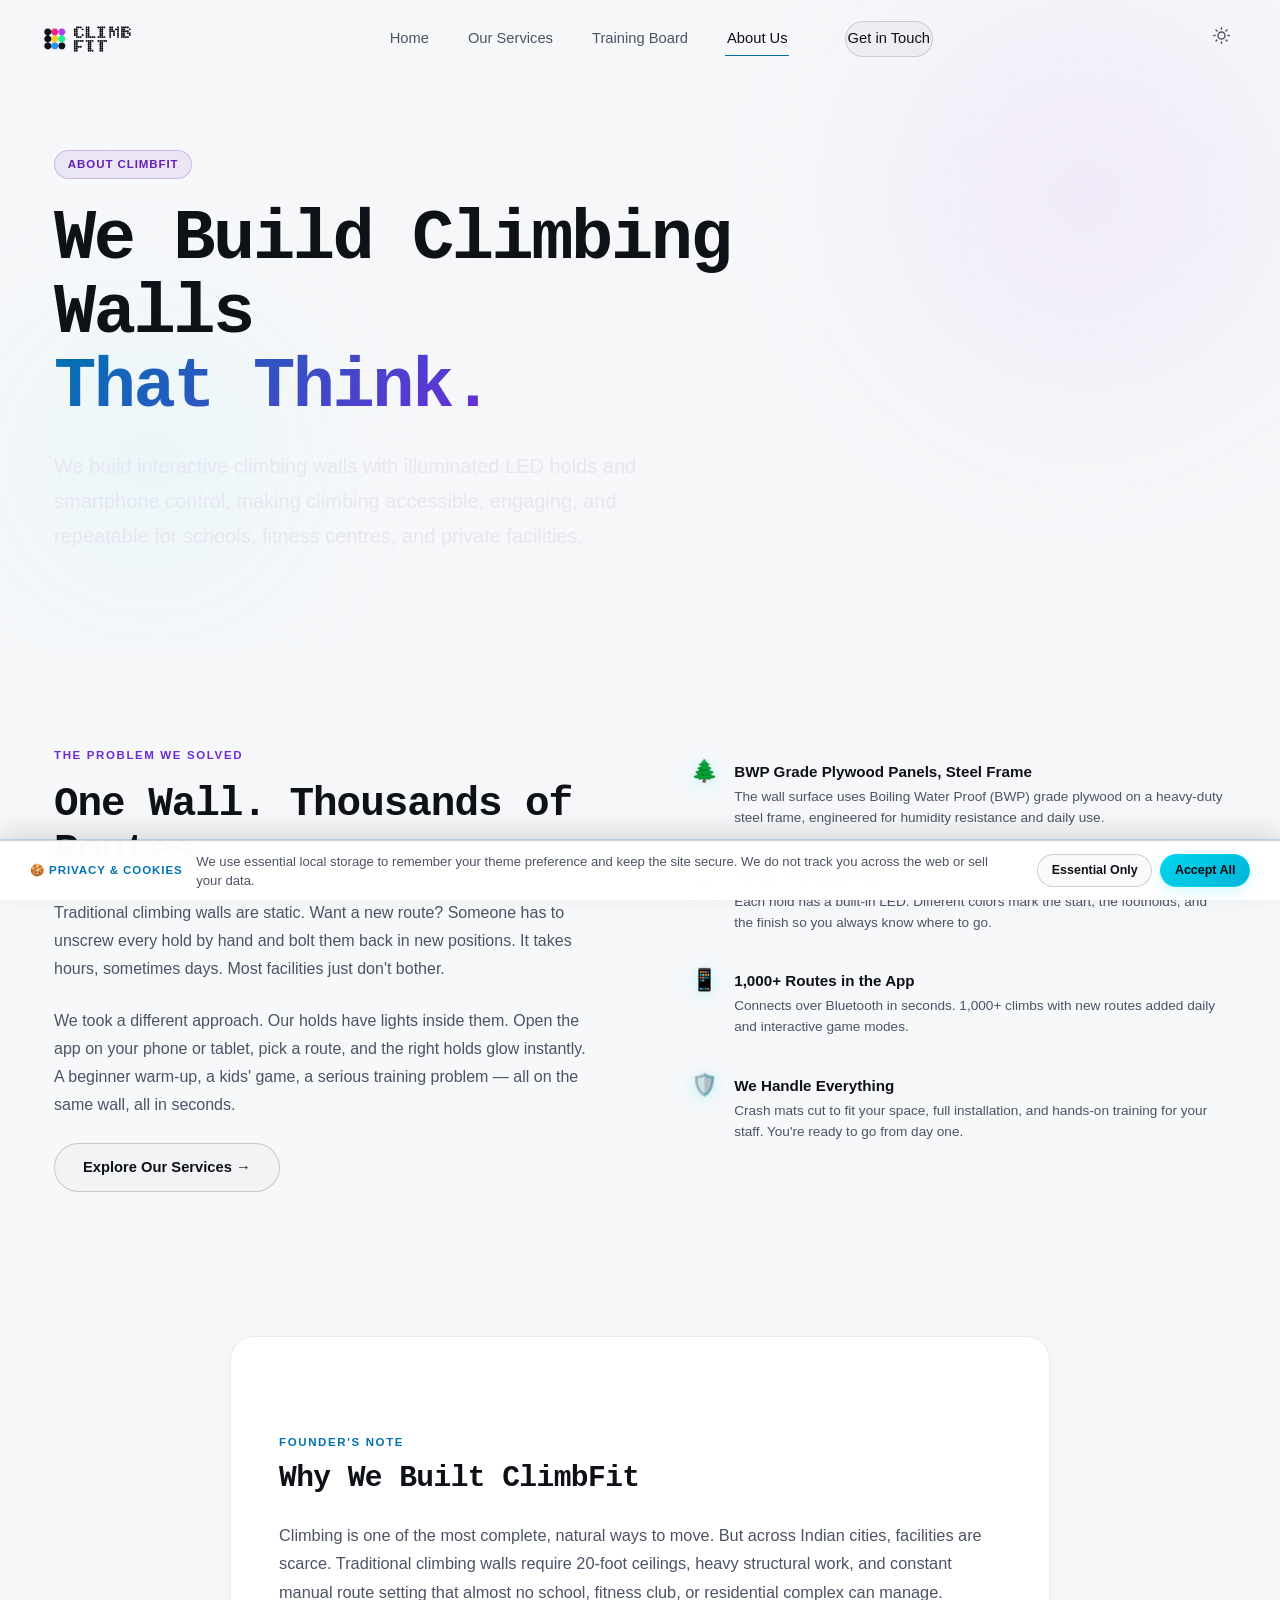
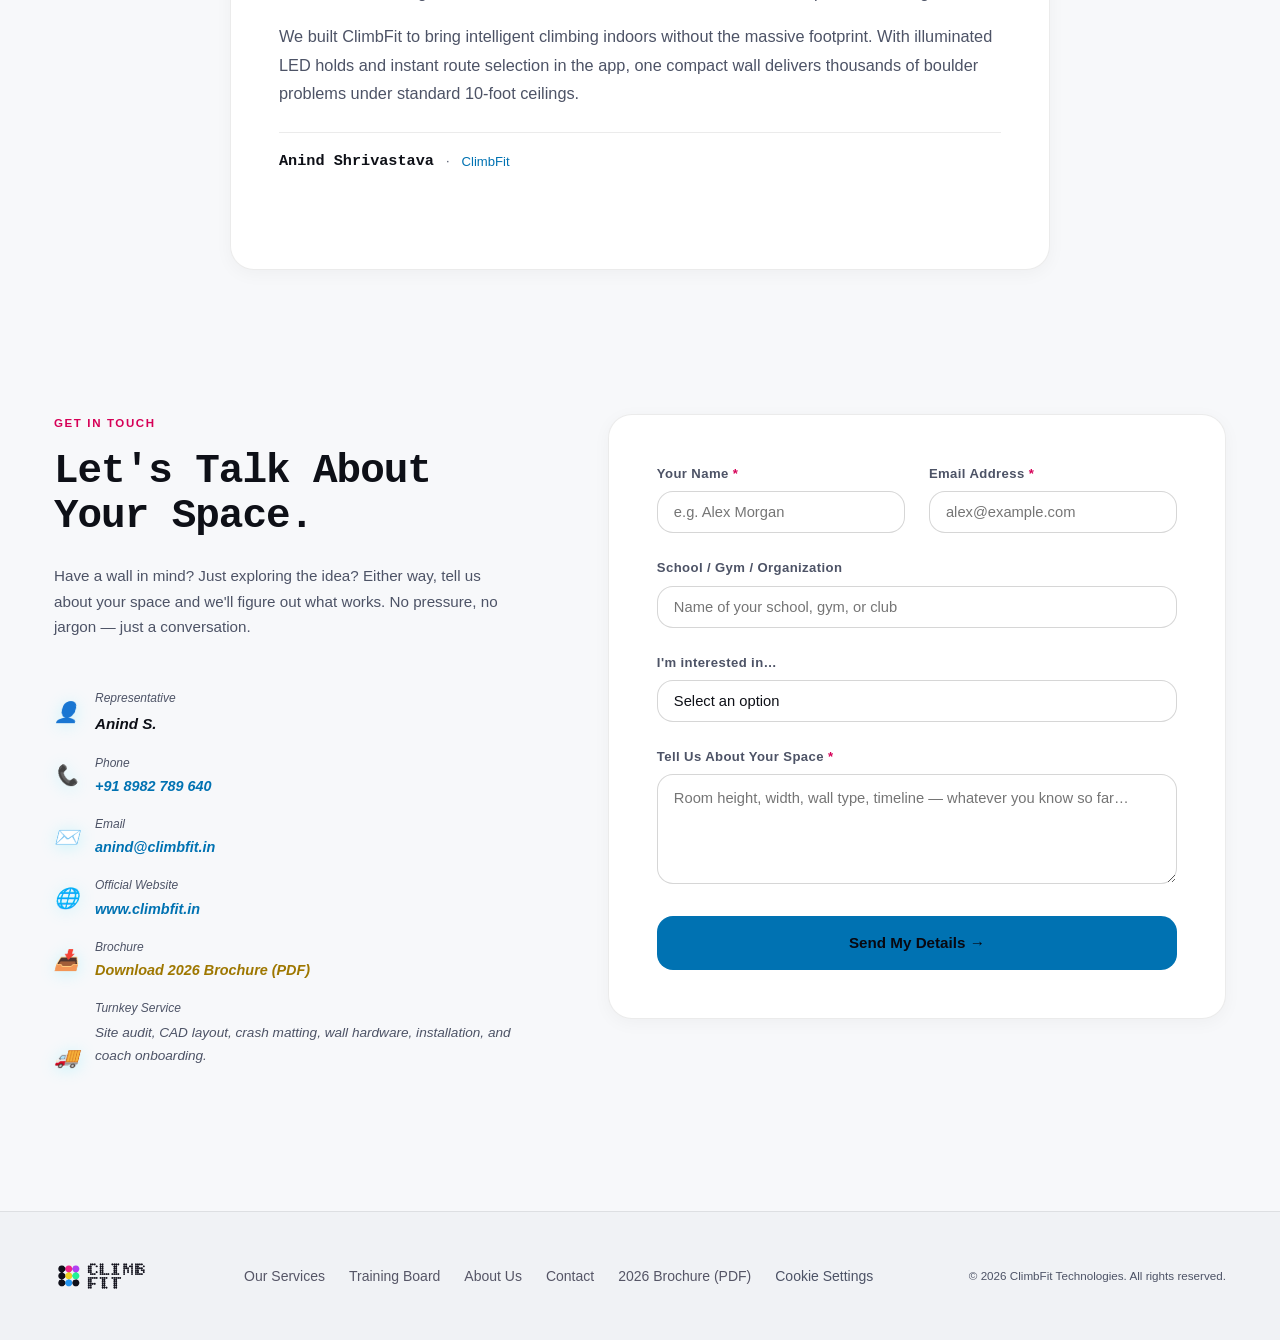
==== about.html @ 05b9c6dc "feat: SEO keyword optimization for Climb Fit India & render info tooltips" ====
<!DOCTYPE html>
<html lang="en" data-theme="dark">
<head>
  <meta charset="UTF-8">
  <meta name="viewport" content="width=device-width, initial-scale=1.0">
  <title>About Us | ClimbFit (Climb Fit India) Interactive LED Climbing Walls</title>
  <meta name="description"
    content="Learn about ClimbFit (Climb Fit India): engineering smart interactive climbing walls and modular LED training boards with smartphone route control for schools, clubs, and gyms across India.">
  <meta name="keywords"
    content="climb fit, climb fit india, climb fit wall, climbfit, climbfit about, interactive climbing wall company, Anind S. ClimbFit, smart bouldering India, LED climbing wall manufacturer, school sports infrastructure">
  <link rel="canonical" href="https://www.climbfit.in/about.html">
  <meta name="robots" content="index, follow, max-snippet:-1, max-image-preview:large, max-video-preview:-1">

  <!-- Google Search Console Verification (Replace content with your verification token) -->
  <meta name="google-site-verification" content="ADD_GOOGLE_VERIFICATION_TOKEN_HERE">

  <!-- Favicon suite (cache-busted) -->
  <link rel="icon" type="image/png" sizes="32x32" href="favicon.png?v=20261103">
  <link rel="icon" type="image/png" sizes="16x16" href="assets/brand/favicon.png?v=20261103">
  <link rel="apple-touch-icon" sizes="180x180" href="assets/brand/favicon.png?v=20261103">
  <link rel="shortcut icon" href="favicon.ico?v=20261103">
  <link rel="manifest" href="site.webmanifest">

  <!-- Security & Privacy Meta -->
  <meta http-equiv="Content-Security-Policy"
    content="default-src 'self'; script-src 'self' 'unsafe-inline' https://www.clarity.ms https://*.clarity.ms; style-src 'self' 'unsafe-inline' https://fonts.googleapis.com; font-src 'self' https://fonts.gstatic.com data:; img-src 'self' data: https: https://*.clarity.ms; connect-src 'self' https://*.clarity.ms;">
  <meta http-equiv="X-Content-Type-Options" content="nosniff">
  <meta name="referrer" content="strict-origin-when-cross-origin">

  <!-- Microsoft Clarity Tracking -->
  <script type="text/javascript">
      (function(c,l,a,r,i,t,y){
          c[a]=c[a]||function(){(c[a].q=c[a].q||[]).push(arguments)};
          t=l.createElement(r);t.async=1;t.src="https://www.clarity.ms/tag/"+i;
          y=l.getElementsByTagName(r)[0];y.parentNode.insertBefore(t,y);
      })(window, document, "clarity", "script", "z7lsmypvm0");
  </script>

  <!-- Open Graph -->
  <meta property="og:type" content="website">
  <meta property="og:site_name" content="ClimbFit">
  <meta property="og:url" content="https://www.climbfit.in/about.html">
  <meta property="og:title" content="About Us | ClimbFit Interactive LED Climbing Walls">
  <meta property="og:description"
    content="We build smart interactive climbing walls for schools, clubs, and gyms. Turnkey setup, LED holds, and mobile route control.">
  <meta property="og:image" content="https://www.climbfit.in/assets/images/hero-climbfit.jpg">

  <!-- Twitter -->
  <meta name="twitter:card" content="summary_large_image">
  <meta name="twitter:title" content="About Us | ClimbFit Interactive LED Climbing Walls">
  <meta name="twitter:description"
    content="We build smart interactive climbing walls for schools, clubs, and gyms. Turnkey setup, LED holds, and mobile route control.">
  <meta name="twitter:image" content="https://www.climbfit.in/assets/images/hero-climbfit.jpg">

  <!-- Structured Data (JSON-LD AboutPage & Organization) -->
  <script type="application/ld+json">
  {
    "@context": "https://schema.org",
    "@type": "AboutPage",
    "name": "About ClimbFit",
    "url": "https://www.climbfit.in/about.html",
    "description": "ClimbFit builds smart, interactive bouldering walls for schools, residential clubs, commercial gyms, and entertainment centers.",
    "mainEntity": {
      "@type": "Organization",
      "name": "ClimbFit",
      "alternateName": [
        "Climb Fit",
        "Climb Fit India",
        "ClimbFit India",
        "Climb Fit Wall"
      ],
      "url": "https://www.climbfit.in",
      "founder": {
        "@type": "Person",
        "name": "Anind S.",
        "email": "anind@climbfit.in",
        "telephone": "+918982789640"
      },
      "contactPoint": {
        "@type": "ContactPoint",
        "telephone": "+918982789640",
        "contactType": "sales",
        "email": "anind@climbfit.in",
        "availableLanguage": ["English", "Hindi"]
      }
    }
  }
  </script>

  <link rel="preconnect" href="https://fonts.googleapis.com">
  <link rel="preconnect" href="https://fonts.gstatic.com" crossorigin>
  <link
    href="https://fonts.googleapis.com/css2?family=Bitcount:wght@100..900&family=Geist+Pixel&family=Inter:wght@300;400;500;600;700;800&display=swap"
    rel="stylesheet">
  <link rel="stylesheet" href="css/style.css">
  <style>
    /* ── Screen-reader only utility ─────────────────── */
    .sr-only {
      position: absolute; width: 1px; height: 1px;
      padding: 0; margin: -1px; overflow: hidden;
      clip: rect(0,0,0,0); white-space: nowrap; border: 0;
    }

    /* ── About Hero ──────────────────────────────── */
    .about-hero {
      padding-top: calc(var(--nav-h) + 4.5rem);
      padding-bottom: var(--space-xl);
      position: relative; overflow: hidden;
    }
    .about-hero-orb-1 {
      width: 550px; height: 550px;
      background: radial-gradient(circle, rgba(177,79,255,0.1) 0%, transparent 70%);
      top: -80px; right: -80px;
    }
    .about-hero-orb-2 {
      width: 380px; height: 380px;
      background: radial-gradient(circle, rgba(0,229,255,0.08) 0%, transparent 70%);
      bottom: 0; left: -40px;
    }
    .about-hero-inner { max-width: 780px; position: relative; z-index: 1; }
    .about-hero-inner h1 {
      font-family: var(--font-display);
      font-weight: 800;
      font-size: clamp(2.5rem, 5.5vw, 4.8rem);
      line-height: 1.05;
      letter-spacing: -0.035em;
      margin-bottom: var(--space-m);
    }
    .about-hero-inner p {
      font-size: clamp(1.05rem, 1.8vw, 1.25rem);
      color: rgba(228,228,240,0.85); line-height: 1.75; max-width: 650px;
    }

    /* ── Mission split ────────────────────────────── */
    .mission-split {
      display: grid;
      grid-template-columns: 1fr 1fr;
      gap: var(--space-xl);
      align-items: start;
    }
    .mission-text h2 {
      font-family: var(--font-display);
      font-weight: 800;
      font-size: clamp(1.8rem, 3.2vw, 2.6rem);
      letter-spacing: -0.025em;
      line-height: 1.15;
      margin-bottom: var(--space-m);
    }
    .mission-text p {
      color: var(--text-muted);
      font-size: 1rem;
      line-height: 1.75;
      margin-bottom: var(--space-m);
    }
    .mission-values {
      display: flex;
      flex-direction: column;
      gap: 0.5rem;
    }
    .value-item {
      display: flex;
      gap: var(--space-s);
      align-items: flex-start;
      padding: 0.85rem 0.2rem;
      background: transparent;
      border: none;
      border-bottom: 1px solid rgba(255, 255, 255, 0.05);
      border-radius: 0;
      transition: border-color 0.25s, transform 0.2s;
    }
    .value-item:hover {
      border-bottom-color: rgba(0, 229, 255, 0.3);
      transform: translateX(4px);
    }
    .value-icon { font-size: 1.35rem; flex-shrink: 0; line-height: 1; filter: drop-shadow(0 2px 8px rgba(0,229,255,0.25)); }
    .value-title { font-weight: 700; font-size: 0.95rem; margin-bottom: 2px; color: var(--text); }
    .value-desc { font-size: 0.85rem; color: var(--text-muted); line-height: 1.55; }

    /* ── Story block (Founder's Note) ─────────────── */
    .story-block {
      background: rgba(255, 255, 255, 0.015);
      border: 1px solid rgba(255, 255, 255, 0.06);
      border-left: 3px solid var(--accent-cyan);
      border-radius: var(--r-l);
      padding: var(--space-xl) clamp(1.5rem, 4vw, 3rem);
      position: relative;
      overflow: hidden;
      backdrop-filter: blur(8px);
      -webkit-backdrop-filter: blur(8px);
      max-width: 820px;
      margin: 0 auto;
    }
    .story-block h2 {
      font-family: var(--font-display);
      font-weight: 700;
      font-size: clamp(1.4rem, 2.5vw, 1.85rem);
      letter-spacing: -0.02em;
      line-height: 1.25;
      margin-bottom: var(--space-m);
      color: var(--text);
    }
    .story-block p {
      color: var(--text-muted);
      font-size: 1.02rem;
      line-height: 1.75;
    }
    .story-block p + p { margin-top: 1rem; }
    .story-sig {
      margin-top: var(--space-m);
      padding-top: var(--space-s);
      border-top: 1px solid var(--border);
      display: flex;
      align-items: center;
      gap: 0.75rem;
    }
    .story-sig-name {
      font-family: var(--font-display);
      font-weight: 700;
      font-size: 0.95rem;
      color: var(--text);
    }
    .story-sig-role {
      font-size: 0.82rem;
      color: var(--accent-cyan);
    }

    /* ── Contact ──────────────────────────────────── */
    .contact-section {
      display: grid;
      grid-template-columns: 1fr 1.35fr;
      gap: var(--space-xl);
      align-items: start;
    }
    .contact-info h2 {
      font-family: var(--font-display);
      font-weight: 800;
      font-size: clamp(1.8rem, 3.2vw, 2.6rem);
      letter-spacing: -0.025em;
      line-height: 1.1;
      margin-bottom: var(--space-m);
    }
    .contact-info p {
      color: var(--text-muted);
      font-size: 0.95rem;
      line-height: 1.7;
      margin-bottom: var(--space-l);
    }
    .contact-details {
      display: flex;
      flex-direction: column;
      gap: var(--space-s);
    }
    .contact-detail-item {
      display: flex;
      align-items: center;
      gap: var(--space-s);
      font-size: 0.9rem;
      color: var(--text);
    }
    .contact-detail-icon {
      width: auto; height: auto;
      background: none;
      border: none;
      display: flex;
      align-items: center;
      justify-content: center;
      font-size: 1.25rem;
      line-height: 1;
      filter: drop-shadow(0 2px 8px rgba(0,229,255,0.2));
      flex-shrink: 0;
    }

    /* ── Form ─────────────────────────────────────── */
    .contact-form-wrap {
      background: rgba(255, 255, 255, 0.015);
      border: 1px solid rgba(255, 255, 255, 0.06);
      border-radius: var(--r-l);
      padding: var(--space-l);
      backdrop-filter: blur(10px);
      -webkit-backdrop-filter: blur(10px);
    }
    .form-group { margin-bottom: var(--space-m); }
    .form-group label {
      display: block;
      font-size: 0.82rem;
      font-weight: 600;
      color: var(--text-muted);
      margin-bottom: 0.45rem;
      letter-spacing: 0.03em;
    }
    .form-group input,
    .form-group select,
    .form-group textarea {
      width: 100%;
      background: rgba(8, 8, 16, 0.6);
      border: 1px solid rgba(255, 255, 255, 0.08);
      border-radius: var(--r-m);
      color: var(--text);
      font-family: 'DM Sans', sans-serif;
      font-size: 0.92rem;
      padding: 0.75rem 1rem;
      outline: none;
      transition: border-color 0.2s, box-shadow 0.2s;
      appearance: none;
    }
    .form-group input:focus,
    .form-group select:focus,
    .form-group textarea:focus {
      border-color: var(--accent-cyan);
      box-shadow: 0 0 0 3px rgba(0,229,255,0.14);
    }
    .form-group input[aria-invalid="true"],
    .form-group select[aria-invalid="true"],
    .form-group textarea[aria-invalid="true"] {
      border-color: var(--accent-pink);
    }
    .form-error {
      display: none;
      font-size: 0.78rem;
      color: var(--accent-pink);
      margin-top: 4px;
    }
    .form-group textarea {
      resize: vertical;
      min-height: 110px;
      line-height: 1.6;
    }
    .form-group select {
      cursor: pointer;
      background-image: url("data:image/svg+xml,%3Csvg viewBox='0 0 24 24' fill='none' stroke='%237a7a9a' stroke-width='2' xmlns='http://www.w3.org/2000/svg'%3E%3Cpath d='M6 9l6 6 6-6'/%3E%3C/svg%3E");
      background-repeat: no-repeat;
      background-position: right 1rem center;
      background-size: 16px;
      padding-right: 2.5rem;
    }
    .form-row {
      display: grid;
      grid-template-columns: 1fr 1fr;
      gap: var(--space-m);
    }
    .form-submit {
      width: 100%;
      padding: 0.95rem;
      border-radius: var(--r-m);
      background: var(--accent-cyan);
      color: #080810;
      font-weight: 700;
      font-size: 0.95rem;
      font-family: 'DM Sans', sans-serif;
      cursor: pointer;
      border: none;
      transition: box-shadow 0.25s, transform 0.2s;
    }
    .form-submit:hover {
      box-shadow: var(--glow-cyan);
      transform: translateY(-2px);
    }
    .form-submit:focus-visible {
      outline: none;
      box-shadow: var(--focus-ring);
    }

    .form-success {
      display: none;
      text-align: center;
      padding: var(--space-l);
    }
    .form-success-icon { font-size: 2.2rem; margin-bottom: var(--space-s); }
    .form-success h3 {
      font-family: var(--font-display);
      font-weight: 700;
      font-size: 1.35rem;
      letter-spacing: -0.02em;
      margin-bottom: 0.4rem;
    }
    .form-success p { color: var(--text-muted); font-size: 0.9rem; }

    @media (max-width: 860px) {
      .mission-split   { grid-template-columns: 1fr; }
      .contact-section { grid-template-columns: 1fr; }
      .form-row        { grid-template-columns: 1fr; }
    }
  </style>
</head>
<body>
  <a href="#main-content" class="skip-link">Skip to main content</a>

  <!-- ── Navigation ─────────────────────────────────────────── -->
  <nav class="site-nav" id="site-nav" aria-label="Main navigation">
    <div class="container nav-inner">
      <a href="index.html" class="nav-logo" aria-label="ClimbFit homepage">
        <img src="assets/brand/logo.png" alt="ClimbFit" class="nav-logo-img logo-dark-theme" height="30">
        <img src="assets/brand/logo-dark.png" alt="ClimbFit" class="nav-logo-img logo-light-theme" height="30">
      </a>
      <div class="nav-links" role="menubar" aria-label="Site navigation">
        <a href="index.html" role="menuitem">Home</a>
        <a href="services.html" role="menuitem">Our Services</a>
        <a href="training-board.html" role="menuitem">Training Board</a>
        <a href="about.html" role="menuitem" aria-current="page">About Us</a>
        <a href="about.html#contact" class="nav-cta" role="menuitem">Get in Touch</a>
      </div>
      <div class="nav-controls">
        <button class="theme-toggle" aria-label="Switch to light mode">
          <span class="icon-moon" aria-hidden="true">
            <svg viewBox="0 0 24 24" fill="none" stroke="currentColor" stroke-width="2" stroke-linecap="round" stroke-linejoin="round" aria-hidden="true"><path d="M21 12.79A9 9 0 1 1 11.21 3 7 7 0 0 0 21 12.79z"/></svg>
          </span>
        </button>
        <button class="nav-menu-btn" aria-label="Open navigation menu" aria-expanded="false">
          <span></span><span></span><span></span>
        </button>
      </div>
    </div>
  </nav>

  <main id="main-content">

    <!-- ── About Hero ─────────────────────────────────────── -->
    <section class="about-hero" aria-labelledby="about-heading">
      <div class="glow-orb about-hero-orb-1" aria-hidden="true"></div>
      <div class="glow-orb about-hero-orb-2" aria-hidden="true"></div>
      <div class="container">
        <div class="about-hero-inner reveal">
          <span class="tag tag-purple" style="margin-bottom:var(--space-m);">About ClimbFit</span>
          <h1 id="about-heading">
            We Build Climbing Walls<br>
            <span class="gradient-text">That Think.</span>
          </h1>
          <p>
            We build interactive climbing walls with illuminated LED holds and smartphone control, making climbing accessible, engaging, and repeatable for schools, fitness centres, and private facilities.
          </p>
        </div>
      </div>
    </section>

    <!-- ── Mission ────────────────────────────────────────── -->
    <section class="section" aria-labelledby="mission-heading">
      <div class="container mission-split">
        <div class="mission-text reveal">
          <span class="label" style="color:var(--accent-purple);display:block;margin-bottom:var(--space-s);">The Problem We Solved</span>
          <h2 id="mission-heading">One Wall. Thousands of Routes.</h2>
          <p>
            Traditional climbing walls are static. Want a new route? Someone has to unscrew every hold by hand and bolt them back in new positions. It takes hours, sometimes days. Most facilities just don't bother.
          </p>
          <p>
            We took a different approach. Our holds have lights inside them. Open the app on your phone or tablet, pick a route, and the right holds glow instantly. A beginner warm-up, a kids' game, a serious training problem — all on the same wall, all in seconds.
          </p>
          <div style="margin-top:var(--space-m);">
            <a href="services.html" class="btn btn-outline">Explore Our Services →</a>
          </div>
        </div>

        <ul class="mission-values reveal reveal-delay-2" aria-label="ClimbFit highlights">
          <li class="value-item">
            <span class="value-icon" aria-hidden="true">🌲</span>
            <div>
              <p class="value-title">BWP Grade Plywood Panels, Steel Frame</p>
              <p class="value-desc">The wall surface uses Boiling Water Proof (BWP) grade plywood on a heavy-duty steel frame, engineered for humidity resistance and daily use.</p>
            </div>
          </li>
          <li class="value-item">
            <span class="value-icon" aria-hidden="true">💡</span>
            <div>
              <p class="value-title">Holds That Light Up</p>
              <p class="value-desc">Each hold has a built-in LED. Different colors mark the start, the footholds, and the finish so you always know where to go.</p>
            </div>
          </li>
          <li class="value-item">
            <span class="value-icon" aria-hidden="true">📱</span>
            <div>
              <p class="value-title">1,000+ Routes in the App</p>
              <p class="value-desc">Connects over Bluetooth in seconds. 1,000+ climbs with new routes added daily and interactive game modes.</p>
            </div>
          </li>
          <li class="value-item">
            <span class="value-icon" aria-hidden="true">🛡️</span>
            <div>
              <p class="value-title">We Handle Everything</p>
              <p class="value-desc">Crash mats cut to fit your space, full installation, and hands-on training for your staff. You're ready to go from day one.</p>
            </div>
          </li>
        </ul>
      </div>
    </section>

    <!-- ── Founding Story (Founder's Note) ─────────────────── -->
    <section class="section-sm" aria-labelledby="story-heading">
      <div class="container">
        <article class="story-block reveal">
          <span class="label" style="color:var(--accent-cyan);display:block;margin-bottom:var(--space-xs);">Founder's Note</span>
          <h2 id="story-heading">Why We Built ClimbFit</h2>
          <p>
            Climbing is one of the most complete, natural ways to move. But across Indian cities, facilities are scarce. Traditional climbing walls require 20-foot ceilings, heavy structural work, and constant manual route setting that almost no school, fitness club, or residential complex can manage.
          </p>
          <p>
            We built ClimbFit to bring intelligent climbing indoors without the massive footprint. With illuminated LED holds and instant route selection in the app, one compact wall delivers thousands of boulder problems under standard 10-foot ceilings.
          </p>
          <div class="story-sig">
            <span class="story-sig-name">Anind Shrivastava</span>
            <span style="color:var(--text-muted);font-size:0.8rem;">·</span>
            <span class="story-sig-role">ClimbFit</span>
          </div>
        </article>
      </div>
    </section>

    <!-- ── Contact ────────────────────────────────────────── -->
    <section class="section" id="contact" aria-labelledby="contact-heading">
      <div class="container">
        <div class="contact-section">
          <div class="contact-info reveal">
            <span class="label" style="color:var(--accent-pink);display:block;margin-bottom:var(--space-s);">Get In Touch</span>
            <h2 id="contact-heading">Let's Talk About Your Space.</h2>
            <p>
              Have a wall in mind? Just exploring the idea? Either way, tell us about your space and we'll figure out what works. No pressure, no jargon — just a conversation.
            </p>

            <address class="contact-details" aria-label="Contact information">
              <div class="contact-detail-item">
                <div class="contact-detail-icon" aria-hidden="true">👤</div>
                <div>
                  <p style="font-size:0.75rem;color:var(--text-muted);margin-bottom:2px;">Representative</p>
                  <p style="color:var(--text);font-weight:700;margin:0;">Anind S.</p>
                </div>
              </div>
              <div class="contact-detail-item">
                <div class="contact-detail-icon" aria-hidden="true">📞</div>
                <div>
                  <p style="font-size:0.75rem;color:var(--text-muted);margin-bottom:2px;">Phone</p>
                  <a href="tel:+918982789640" style="color:var(--accent-cyan);font-weight:600;">+91 8982 789 640</a>
                </div>
              </div>
              <div class="contact-detail-item">
                <div class="contact-detail-icon" aria-hidden="true">✉️</div>
                <div>
                  <p style="font-size:0.75rem;color:var(--text-muted);margin-bottom:2px;">Email</p>
                  <a href="mailto:anind@climbfit.in" style="color:var(--accent-cyan);font-weight:600;">anind@climbfit.in</a>
                </div>
              </div>
              <div class="contact-detail-item">
                <div class="contact-detail-icon" aria-hidden="true">🌐</div>
                <div>
                  <p style="font-size:0.75rem;color:var(--text-muted);margin-bottom:2px;">Official Website</p>
                  <a href="https://www.climbfit.in" style="color:var(--accent-cyan);font-weight:600;">www.climbfit.in</a>
                </div>
              </div>
              <div class="contact-detail-item">
                <div class="contact-detail-icon" aria-hidden="true">📥</div>
                <div>
                  <p style="font-size:0.75rem;color:var(--text-muted);margin-bottom:2px;">Brochure</p>
                  <a href="assets/ClimbFit-Brochure-2026.pdf" download="ClimbFit-Brochure-2026.pdf" style="color:var(--accent-yellow);font-weight:600;">Download 2026 Brochure (PDF)</a>
                </div>
              </div>
              <div class="contact-detail-item">
                <div class="contact-detail-icon" aria-hidden="true">🚚</div>
                <div>
                  <p style="font-size:0.75rem;color:var(--text-muted);margin-bottom:2px;">Turnkey Service</p>
                  <p style="font-size:0.85rem;color:var(--text-muted);">Site audit, CAD layout, crash matting, wall hardware, installation, and coach onboarding.</p>
                </div>
              </div>
            </address>
          </div>

          <div class="contact-form-wrap reveal reveal-delay-2">
            <form
              id="contact-form"
              novalidate
              aria-label="ClimbFit inquiry form"
            >
              <!-- Anti-spam Honeypot -->
              <input type="text" name="_gotcha" class="form-honeypot" tabindex="-1" autocomplete="off" aria-hidden="true">

              <div class="form-row">
                <div class="form-group">
                  <label for="contact-name">Your Name <span aria-hidden="true" style="color:var(--accent-pink);">*</span></label>
                  <input
                    type="text" id="contact-name" name="name"
                    placeholder="e.g. Alex Morgan"
                    required aria-required="true"
                    autocomplete="name"
                  >
                  <p class="form-error" id="name-error" role="alert"></p>
                </div>
                <div class="form-group">
                  <label for="contact-email">Email Address <span aria-hidden="true" style="color:var(--accent-pink);">*</span></label>
                  <input
                    type="email" id="contact-email" name="email"
                    placeholder="alex@example.com"
                    required aria-required="true"
                    autocomplete="email"
                  >
                  <p class="form-error" id="email-error" role="alert"></p>
                </div>
              </div>
              <div class="form-group">
                <label for="contact-org">School / Gym / Organization</label>
                <input type="text" id="contact-org" name="organization"
                  placeholder="Name of your school, gym, or club"
                  autocomplete="organization">
              </div>
              <div class="form-group">
                <label for="contact-type">I'm interested in…</label>
                <select id="contact-type" name="type" aria-label="Enquiry type">
                  <option value="">Select an option</option>
                  <option value="school">School / University PE Program</option>
                  <option value="gym">Commercial Climbing / Bouldering Gym</option>
                  <option value="traverse">Continuous Traverse Wall</option>
                  <option value="board">ClimbFit Training Board (S, M, L)</option>
                  <option value="pilot">1-Term Campus Pilot Program</option>
                  <option value="demo">Virtual or In-Person Demo</option>
                  <option value="other">Something Else / General Question</option>
                </select>
              </div>
              <div class="form-group">
                <label for="contact-message">Tell Us About Your Space <span aria-hidden="true" style="color:var(--accent-pink);">*</span></label>
                <textarea
                  id="contact-message" name="message"
                  placeholder="Room height, width, wall type, timeline — whatever you know so far…"
                  required aria-required="true"
                  aria-describedby="message-hint"
                ></textarea>
                <p id="message-hint" class="form-error" role="alert"></p>
              </div>
              <button type="submit" class="form-submit" id="contact-submit">
                Send My Details <span aria-hidden="true">→</span>
              </button>
            </form>

            <div class="form-success" id="form-success" role="status" aria-live="polite" aria-atomic="true">
              <div class="form-success-icon" aria-hidden="true">✅</div>
              <h3>Got It — We'll Be in Touch</h3>
              <p>Thanks for reaching out! We'll look over your details and get back to you within 24 hours.</p>
            </div>
          </div>
        </div>
      </div>
    </section>

  </main>

  <!-- ── Footer ─────────────────────────────────────────────── -->
  <footer class="site-footer" aria-label="Site footer">
    <div class="container footer-inner">
      <a href="index.html" class="nav-logo" aria-label="ClimbFit homepage">
        <img src="assets/brand/logo.png" alt="ClimbFit" class="nav-logo-img logo-dark-theme" height="26" loading="lazy">
        <img src="assets/brand/logo-dark.png" alt="ClimbFit" class="nav-logo-img logo-light-theme" height="26" loading="lazy">
      </a>
      <nav class="footer-links" aria-label="Footer navigation">
        <a href="services.html">Our Services</a>
        <a href="training-board.html">Training Board</a>
        <a href="about.html" aria-current="page">About Us</a>
        <a href="about.html#contact">Contact</a>
        <a href="assets/ClimbFit-Brochure-2026.pdf" download="ClimbFit-Brochure-2026.pdf" style="color:var(--accent-yellow);">2026 Brochure (PDF)</a>
        <button type="button" class="footer-link-btn" data-cookie-settings style="background:none;border:none;color:var(--text-muted);cursor:pointer;font-size:0.875rem;">Cookie Settings</button>
      </nav>
      <p class="body-s text-muted"><small>© 2026 ClimbFit Technologies. All rights reserved.</small></p>
    </div>
  </footer>

  <script src="js/main.js"></script>
  <script src="js/cookie-consent.js" defer></script>
</body>
</html>
---- css/style.css ----
/* ============================================================
   ClimbFit — Design System v2
   Clean Modern Sans-Serif headings · Accessible · Logo PNG
   ============================================================ */

/* ----- Fonts ---------------------------------------------- */
@import url('https://fonts.googleapis.com/css2?family=Bitcount:wght@100..900&family=Geist+Pixel&family=Inter:wght@300;400;500;600;700;800&display=swap');

/* ----- Design Tokens -------------------------------------- */
:root {
  --font-display:   'Geist Pixel', 'Bitcount', monospace;
  --font-body:      'Inter', -apple-system, BlinkMacSystemFont, 'Segoe UI', Roboto, sans-serif;

  /* Dark mode (default) */
  --bg:             #080810;
  --surface:        #10101c;
  --surface-raised: #18182a;
  --text:           #e4e4f0;
  --text-muted:     #7a7a9a;
  --text-faint:     #35354a;
  --accent-pink:    #ff4d8d;
  --accent-cyan:    #00e5ff;
  --accent-yellow:  #f5d000;
  --accent-purple:  #b14fff;
  --border:         rgba(255,255,255,0.05);
  --border-active:  rgba(255,255,255,0.12);

  /* Gradients */
  --grad-hero:   linear-gradient(160deg, #0a0a18 0%, #060612 60%, #100a20 100%);
  --grad-accent: linear-gradient(135deg, var(--accent-cyan), var(--accent-purple));
  --grad-pink:   linear-gradient(135deg, var(--accent-pink), var(--accent-purple));
  --grad-warm:   linear-gradient(135deg, var(--accent-yellow), var(--accent-pink));

  /* Glows */
  --glow-cyan:   0 0 24px rgba(0,229,255,0.35), 0 0 60px rgba(0,229,255,0.12);
  --glow-pink:   0 0 24px rgba(255,77,141,0.35), 0 0 60px rgba(255,77,141,0.12);
  --glow-yellow: 0 0 24px rgba(245,208,0,0.35),  0 0 60px rgba(245,208,0,0.12);
  --glow-purple: 0 0 24px rgba(177,79,255,0.35), 0 0 60px rgba(177,79,255,0.12);

  /* Focus ring — meets WCAG 2.1 §2.4.7 */
  --focus-ring: 0 0 0 3px rgba(0,229,255,0.55);

  /* Spacing */
  --space-xs: 0.5rem;
  --space-s:  1rem;
  --space-m:  1.5rem;
  --space-l:  3rem;
  --space-xl: 6rem;
  --space-2xl: 10rem;

  /* Layout */
  --max-w: 1220px;
  --nav-h: 78px;

  /* Motion */
  --ease-out: cubic-bezier(0.16, 1, 0.3, 1);
  --ease-in-out: cubic-bezier(0.45, 0, 0.55, 1);

  /* Radius */
  --r-s: 8px;
  --r-m: 16px;
  --r-l: 24px;
  --r-xl: 40px;
}

[data-theme="light"] {
  --bg:             #f7f8fa;
  --surface:        #ffffff;
  --surface-raised: #f0f2f5;
  --text:           #0e1017;
  --text-muted:     #4d5366;
  --text-faint:     #8f96a8;
  --accent-pink:    #d60057;
  --accent-cyan:    #0072b2;
  --accent-yellow:  #9e7700;
  --accent-purple:  #6c2bd9;
  --border:         rgba(0,0,0,0.08);
  --border-active:  rgba(0,0,0,0.18);
  --grad-hero: linear-gradient(160deg, #f4f5fa 0%, #ebeef7 60%, #f0ecfa 100%);
  --grad-accent: linear-gradient(135deg, #0072b2 0%, #6c2bd9 100%);
  --glow-cyan: 0 0 24px rgba(0,114,178,0.2);
  --glow-yellow: 0 0 24px rgba(158,119,0,0.2);
  --glow-pink: 0 0 24px rgba(214,0,87,0.2);
}

/* ----- Reduced motion ------------------------------------ */
@media (prefers-reduced-motion: reduce) {
  *, *::before, *::after {
    animation-duration: 0.001ms !important;
    transition-duration: 0.001ms !important;
  }
  .reveal { opacity: 1; transform: none; }
}

/* ----- Reset ---------------------------------------------- */
*, *::before, *::after { box-sizing: border-box; margin: 0; padding: 0; }

html {
  scroll-behavior: smooth;
  font-size: 16px;
}

body {
  font-family: var(--font-body);
  background: var(--bg);
  color: var(--text);
  line-height: 1.6;
  transition: background 0.35s var(--ease-out), color 0.35s var(--ease-out);
  overflow-x: hidden;
}

img { display: block; max-width: 100%; height: auto; }
a  { color: inherit; text-decoration: none; }
button { cursor: pointer; border: none; background: none; font: inherit; }
ul, ol { list-style: none; }

/* Global focus-visible — WCAG 2.1 AA */
:focus-visible {
  outline: none;
  box-shadow: var(--focus-ring);
  border-radius: var(--r-s);
}

/* Skip-to-content link for keyboard/SR users */
.skip-link {
  position: absolute;
  top: -100%;
  left: var(--space-s);
  background: var(--accent-cyan);
  color: #080810;
  font-weight: 700;
  font-size: 0.875rem;
  padding: 0.5rem 1rem;
  border-radius: 0 0 var(--r-s) var(--r-s);
  z-index: 9999;
  transition: top 0.2s;
}
.skip-link:focus { top: 0; }

/* ----- Typography ----------------------------------------- */
.heading-hero {
  font-family: var(--font-display);
  font-weight: 700;
  font-size: clamp(2.5rem, 5.5vw, 4.4rem);
  line-height: 1.12;
  letter-spacing: 0.01em;
}

.heading-1 {
  font-family: var(--font-display);
  font-weight: 700;
  font-size: clamp(1.8rem, 3.8vw, 2.9rem);
  line-height: 1.18;
  letter-spacing: 0.01em;
}

.heading-2 {
  font-family: var(--font-display);
  font-weight: 700;
  font-size: clamp(1.3rem, 2.4vw, 1.95rem);
  line-height: 1.25;
  letter-spacing: 0.01em;
}

.heading-3 {
  font-family: var(--font-display);
  font-weight: 700;
  font-size: clamp(1.02rem, 1.6vw, 1.22rem);
  line-height: 1.35;
  letter-spacing: 0.01em;
}

.body-l   { font-size: 1.125rem; line-height: 1.75; }
.body-m   { font-size: 1rem;     line-height: 1.75; }
.body-s   { font-size: 0.875rem; line-height: 1.65; }
.label {
  font-size: 0.72rem;
  font-weight: 600;
  letter-spacing: 0.14em;
  text-transform: uppercase;
  font-family: var(--font-body);
}
.text-muted { color: var(--text-muted); }

.gradient-text {
  background: var(--grad-accent);
  -webkit-background-clip: text;
  -webkit-text-fill-color: transparent;
  background-clip: text;
}
.gradient-text-warm {
  background: var(--grad-warm);
  -webkit-background-clip: text;
  -webkit-text-fill-color: transparent;
  background-clip: text;
}

/* ----- Layout --------------------------------------------- */
.container {
  width: 100%;
  max-width: var(--max-w);
  margin: 0 auto;
  padding: 0 var(--space-m);
}

.section    { padding: var(--space-xl) 0; }
.section-sm { padding: var(--space-l) 0; }

/* ----- Navigation ----------------------------------------- */
.site-nav {
  position: fixed;
  top: 0; left: 0; right: 0;
  z-index: 100;
  height: var(--nav-h);
  display: flex;
  align-items: center;
  background: transparent;
  box-shadow: none;
  transition: background 0.35s var(--ease-out), backdrop-filter 0.35s, box-shadow 0.35s;
  padding: 0 1rem;
}

.site-nav.scrolled {
  background: rgba(8,8,16,0.88);
  backdrop-filter: blur(24px) saturate(1.6);
  -webkit-backdrop-filter: blur(24px) saturate(1.6);
  box-shadow: 0 1px 0 var(--border);
}

[data-theme="light"] .site-nav.scrolled {
  background: rgba(255,255,255,0.92);
  box-shadow: 0 1px 16px rgba(0,0,0,0.06);
}

.nav-inner {
  display: flex;
  align-items: center;
  justify-content: space-between;
  width: 100%;
  max-width: 1280px;
  margin: 0 auto;
}

/* Logo container */
.nav-logo {
  display: flex;
  align-items: center;
  text-decoration: none;
  flex-shrink: 0;
}

/* Unified Logo Image */
.nav-logo-img {
  height: 32px;
  width: auto;
  display: block;
  flex-shrink: 0;
}

/* Light / Dark theme logo switching */
.nav-logo-img.logo-light-theme {
  display: none;
}
.nav-logo-img.logo-dark-theme {
  display: block;
}

[data-theme="light"] .nav-logo-img.logo-dark-theme {
  display: none;
}
[data-theme="light"] .nav-logo-img.logo-light-theme {
  display: block;
}

/* Legacy fallback classes if used */
.nav-logo-icon,
.nav-logo-wordmark {
  height: 28px;
  width: auto;
  display: block;
  flex-shrink: 0;
}

.nav-logo-dot {
  width: 10px; height: 10px;
  border-radius: 50%;
  background: var(--accent-cyan);
  box-shadow: var(--glow-cyan);
  animation: pulse-dot 2.4s ease-in-out infinite;
  flex-shrink: 0;
}

@keyframes pulse-dot {
  0%, 100% { transform: scale(1); opacity: 1; }
  50%       { transform: scale(1.4); opacity: 0.7; }
}

.nav-links {
  display: flex;
  align-items: center;
  gap: clamp(1.8rem, 2.8vw, 3.2rem);
}

.nav-links a {
  font-size: 0.92rem;
  font-weight: 500;
  color: var(--text-muted);
  position: relative;
  padding: 0.35rem 0.1rem;
  transition: color 0.2s;
}

.nav-links a::after {
  content: '';
  position: absolute;
  bottom: 0; left: 0;
  width: 0; height: 1.5px;
  background: var(--accent-cyan);
  transition: width 0.25s var(--ease-out);
}

.nav-links a:hover,
.nav-links a.active,
.nav-links a[aria-current="page"] {
  color: var(--text);
}
.nav-links a:hover::after,
.nav-links a.active::after,
.nav-links a[aria-current="page"]::after {
  width: 100%;
}
.nav-links a:focus-visible { box-shadow: var(--focus-ring); border-radius: 2px; }

.nav-cta {
  padding: 0.55rem 1.35rem;
  border-radius: var(--r-xl);
  background: rgba(255, 255, 255, 0.04);
  border: 1px solid rgba(255, 255, 255, 0.12);
  color: var(--text) !important;
  font-weight: 600;
  font-size: 0.88rem;
  backdrop-filter: blur(12px);
  -webkit-backdrop-filter: blur(12px);
  transition: all 0.25s var(--ease-out);
  margin-left: 1.25rem;
}

.nav-cta:hover {
  background: rgba(0, 229, 255, 0.08);
  border-color: rgba(0, 229, 255, 0.35);
  color: var(--accent-cyan) !important;
  box-shadow: 0 0 16px rgba(0, 229, 255, 0.12);
  transform: translateY(-1px);
}
.nav-cta::after { display: none !important; }

[data-theme="light"] .nav-cta {
  background: rgba(0, 0, 0, 0.03);
  border-color: rgba(0, 0, 0, 0.14);
  color: #0e1017 !important;
}

[data-theme="light"] .nav-cta:hover {
  background: rgba(0, 114, 178, 0.08);
  border-color: rgba(0, 114, 178, 0.35);
  color: #0072b2 !important;
}

.nav-controls {
  display: flex;
  align-items: center;
  gap: 1.15rem;
  margin-left: 1rem;
}

/* Theme toggle */
.theme-toggle {
  width: 38px; height: 38px;
  border-radius: 50%;
  border: 1px solid rgba(255, 255, 255, 0.08);
  background: rgba(255, 255, 255, 0.02);
  display: flex; align-items: center; justify-content: center;
  color: var(--text-muted);
  transition: border-color 0.2s, color 0.2s, transform 0.3s var(--ease-out), background 0.2s;
}

.theme-toggle:hover {
  border-color: rgba(255, 255, 255, 0.2);
  background: rgba(255, 255, 255, 0.05);
  color: var(--text);
  transform: rotate(20deg);
}

.theme-toggle svg { width: 17px; height: 17px; }

/* Mobile menu btn */
.nav-menu-btn {
  display: none;
  width: 40px; height: 40px;
  border-radius: var(--r-s);
  border: 1px solid var(--border);
  align-items: center; justify-content: center;
  flex-direction: column; gap: 5px;
  color: var(--text);
}

.nav-menu-btn span {
  display: block;
  width: 18px; height: 1.5px;
  background: var(--text);
  transition: transform 0.3s var(--ease-out), opacity 0.3s;
}

/* ----- Buttons -------------------------------------------- */
.btn {
  display: inline-flex;
  align-items: center;
  gap: 0.5rem;
  padding: 0.75rem 1.75rem;
  border-radius: var(--r-xl);
  font-weight: 600;
  font-size: 0.92rem;
  transition: transform 0.25s var(--ease-out), box-shadow 0.25s, border-color 0.25s, background 0.25s;
  white-space: nowrap;
  cursor: pointer;
  text-decoration: none;
}

.btn-primary {
  background: linear-gradient(135deg, #00d5ee 0%, #00b4d8 100%);
  color: #06060c;
  border: 1px solid rgba(0, 229, 255, 0.35);
  box-shadow: 0 4px 16px rgba(0, 213, 238, 0.18);
}
.btn-primary:hover {
  box-shadow: 0 6px 22px rgba(0, 213, 238, 0.32);
  transform: translateY(-1px);
  filter: brightness(1.04);
}

.btn-outline {
  border: 1px solid rgba(255, 255, 255, 0.12);
  color: var(--text);
  background: rgba(255, 255, 255, 0.03);
  backdrop-filter: blur(8px);
  -webkit-backdrop-filter: blur(8px);
}
.btn-outline:hover {
  border-color: rgba(255, 255, 255, 0.24);
  background: rgba(255, 255, 255, 0.06);
  color: #ffffff;
  transform: translateY(-1px);
}

.btn-pink {
  background: var(--accent-pink);
  color: #fff;
}
.btn-pink:hover { box-shadow: var(--glow-pink); transform: translateY(-2px); }

.btn-icon { font-size: 1.1em; }

/* ----- Tag / Badge (Subtle, sleek chips) ------------------ */
.tag {
  display: inline-flex;
  align-items: center;
  gap: 0.4rem;
  padding: 0.28rem 0.8rem;
  border-radius: var(--r-xl);
  font-size: 0.72rem;
  font-weight: 600;
  letter-spacing: 0.08em;
  text-transform: uppercase;
  border: 1px solid rgba(255,255,255,0.08);
  background: rgba(255,255,255,0.03);
  backdrop-filter: blur(8px);
  -webkit-backdrop-filter: blur(8px);
  color: var(--text-muted);
  font-family: var(--font-body);
}

.tag-cyan   { border-color: rgba(0,229,255,0.25);   background: rgba(0,229,255,0.05);   color: var(--accent-cyan); }
.tag-pink   { border-color: rgba(255,77,141,0.25);  background: rgba(255,77,141,0.05);  color: var(--accent-pink); }
.tag-yellow { border-color: rgba(245,208,0,0.25);  background: rgba(245,208,0,0.05);  color: var(--accent-yellow); }
.tag-purple { border-color: rgba(177,79,255,0.25); background: rgba(177,79,255,0.05); color: var(--accent-purple); }

/* ----- Card ----------------------------------------------- */
.card {
  background: rgba(255,255,255,0.02);
  border: 1px solid rgba(255,255,255,0.05);
  border-radius: var(--r-l);
  padding: var(--space-l);
  transition: border-color 0.3s, transform 0.3s var(--ease-out), box-shadow 0.3s;
}

.card:hover {
  border-color: rgba(0,229,255,0.25);
  transform: translateY(-4px);
  box-shadow: 0 16px 40px rgba(0,0,0,0.35);
}

/* ----- Color utility bg ---------------------------------- */
.bg-cyan   { background: rgba(0,229,255,0.1); }
.bg-pink   { background: rgba(255,77,141,0.1); }
.bg-yellow { background: rgba(245,208,0,0.1); }
.bg-purple { background: rgba(177,79,255,0.1); }

/* ----- Section Header ------------------------------------- */
.section-header {
  text-align: center;
  max-width: 680px;
  margin: 0 auto var(--space-xl);
}

.section-header .label {
  color: var(--accent-cyan);
  margin-bottom: var(--space-s);
  display: block;
}

.section-header p {
  color: var(--text-muted);
  margin-top: var(--space-s);
  font-size: 1.05rem;
  line-height: 1.75;
}

/* ----- Grid helpers --------------------------------------- */
.grid-3 { display: grid; grid-template-columns: repeat(3,1fr); gap: var(--space-m); }
.grid-2 { display: grid; grid-template-columns: repeat(2,1fr); gap: var(--space-m); }
.grid-4 { display: grid; grid-template-columns: repeat(4,1fr); gap: var(--space-m); }

/* ----- Scroll-reveal animation ---------------------------- */
.reveal {
  opacity: 0;
  transform: translateY(32px);
  transition: opacity 0.7s var(--ease-out), transform 0.7s var(--ease-out);
}

.reveal.visible { opacity: 1; transform: translateY(0); }

.reveal-delay-1 { transition-delay: 0.1s; }
.reveal-delay-2 { transition-delay: 0.2s; }
.reveal-delay-3 { transition-delay: 0.3s; }
.reveal-delay-4 { transition-delay: 0.4s; }
.reveal-delay-5 { transition-delay: 0.5s; }

/* ----- Glow orb ------------------------------------------ */
.glow-orb {
  position: absolute;
  border-radius: 50%;
  filter: blur(80px);
  pointer-events: none;
  z-index: 0;
}

/* ----- Footer --------------------------------------------- */
.site-footer {
  border-top: 1px solid var(--border);
  padding: var(--space-l) 0;
}

.footer-inner {
  display: flex;
  align-items: center;
  justify-content: space-between;
  gap: var(--space-m);
  flex-wrap: wrap;
}

.footer-links {
  display: flex;
  gap: var(--space-m);
  flex-wrap: wrap;
}

.footer-links a {
  font-size: 0.875rem;
  color: var(--text-muted);
  transition: color 0.2s;
}
.footer-links a:hover { color: var(--text); }
.footer-links a:focus-visible { box-shadow: var(--focus-ring); border-radius: 2px; }

/* ----- Noise texture overlay ------------------------------ */
body::before {
  content: '';
  position: fixed;
  inset: 0;
  pointer-events: none;
  z-index: 1000;
  opacity: 0.02;
  background-image: url("data:image/svg+xml,%3Csvg viewBox='0 0 256 256' xmlns='http://www.w3.org/2000/svg'%3E%3Cfilter id='noise'%3E%3CfeTurbulence type='fractalNoise' baseFrequency='0.9' numOctaves='4' stitchTiles='stitch'/%3E%3C/filter%3E%3Crect width='100%25' height='100%25' filter='url(%23noise)' opacity='1'/%3E%3C/svg%3E");
  background-repeat: repeat;
  background-size: 256px 256px;
}

/* ----- Responsive ----------------------------------------- */
/* ── Steps Wrap & Metric Badge (Shared Component) ─────── */
.steps-wrap {
  display: flex;
  flex-direction: column;
  gap: var(--space-l);
  position: relative;
  padding: 0.5rem 0;
}

.steps-wrap::before {
  content: '';
  position: absolute;
  left: 26px;
  top: 10px;
  bottom: 20px;
  width: 2px;
  background: linear-gradient(to bottom, var(--accent-cyan), var(--accent-purple), transparent);
}

.step-item {
  display: flex;
  gap: var(--space-m);
  align-items: flex-start;
}

.step-num {
  width: 52px;
  height: 52px;
  border-radius: 50%;
  border: 1.5px solid var(--border-active);
  background: var(--surface);
  display: flex;
  align-items: center;
  justify-content: center;
  font-family: var(--font-display);
  font-weight: 800;
  font-size: 1rem;
  color: var(--accent-cyan);
  flex-shrink: 0;
  position: relative;
  z-index: 1;
  box-shadow: 0 4px 16px rgba(0,0,0,0.25);
}

.step-body h3 {
  font-family: var(--font-display);
  font-weight: 700;
  font-size: 1.15rem;
  letter-spacing: -0.02em;
  margin-bottom: 0.4rem;
}

.step-body p {
  color: var(--text-muted);
  font-size: 0.95rem;
  line-height: 1.7;
  margin: 0;
}

.metric-badge {
  position: absolute;
  bottom: var(--space-m);
  left: var(--space-m);
  right: var(--space-m);
  background: rgba(16, 16, 28, 0.9);
  backdrop-filter: blur(16px);
  -webkit-backdrop-filter: blur(16px);
  border: 1px solid var(--border-active);
  border-radius: var(--r-m);
  padding: var(--space-m);
  display: flex;
  gap: var(--space-l);
  box-shadow: 0 8px 32px rgba(0,0,0,0.4);
}

.metric-badge dl {
  display: flex;
  gap: var(--space-l);
  width: 100%;
  justify-content: space-around;
  margin: 0;
}

.metric-item dt {
  font-size: 0.65rem;
  color: var(--text-muted);
  text-transform: uppercase;
  letter-spacing: 0.08em;
  margin-bottom: 4px;
}

.metric-item dd {
  font-family: var(--font-display);
  font-weight: 700;
  letter-spacing: -0.02em;
  font-size: 1.35rem;
  margin: 0;
}

@media (max-width: 900px) {
  .grid-3 { grid-template-columns: repeat(2,1fr); }
  .grid-4 { grid-template-columns: repeat(2,1fr); }
}

@media (max-width: 640px) {
  .grid-3, .grid-2, .grid-4 { grid-template-columns: 1fr; }
  .section { padding: var(--space-l) 0; }
  .nav-links { display: none; }
  .nav-menu-btn { display: flex; }
  .footer-inner { flex-direction: column; align-items: flex-start; }
}

/* ----- Cookie Consent Banner (Full-Width Thin Band) ----- */
#cf-cookie-banner {
  position: fixed;
  bottom: 0;
  left: 0;
  right: 0;
  width: 100%;
  max-width: 100%;
  margin: 0;
  z-index: 99999;
  background: rgba(12, 12, 22, 0.96);
  backdrop-filter: blur(20px);
  -webkit-backdrop-filter: blur(20px);
  border-top: 1px solid var(--border-active);
  border-bottom: none;
  border-left: none;
  border-right: none;
  border-radius: 0;
  box-shadow: 0 -8px 32px rgba(0, 0, 0, 0.4), 0 -1px 0 rgba(0, 229, 255, 0.15);
  padding: 0.65rem 1.5rem;
  opacity: 0;
  transform: translateY(100%);
  transition: opacity 0.3s var(--ease-out), transform 0.3s var(--ease-out);
  pointer-events: none;
}

[data-theme="light"] #cf-cookie-banner {
  background: rgba(255, 255, 255, 0.97);
  box-shadow: 0 -8px 24px rgba(0, 0, 0, 0.12), 0 -1px 0 rgba(0, 122, 204, 0.2);
}

#cf-cookie-banner.cf-cookie-visible {
  opacity: 1;
  transform: translateY(0);
  pointer-events: auto;
}

#cf-cookie-banner.cf-cookie-hidden {
  opacity: 0;
  transform: translateY(100%);
  pointer-events: none;
}

.cf-cookie-inner {
  max-width: var(--max-w);
  margin: 0 auto;
  display: flex;
  align-items: center;
  justify-content: space-between;
  gap: var(--space-m);
}

.cf-cookie-content {
  display: flex;
  align-items: center;
  gap: 0.85rem;
  flex: 1;
  min-width: 0;
}

.cf-cookie-badge {
  display: inline-flex;
  align-items: center;
  gap: 0.35rem;
  font-size: 0.72rem;
  font-weight: 700;
  letter-spacing: 0.08em;
  text-transform: uppercase;
  color: var(--accent-cyan);
  white-space: nowrap;
  margin-bottom: 0;
}

.cf-cookie-text {
  font-size: 0.82rem;
  color: var(--text-muted);
  line-height: 1.45;
  margin: 0;
}

.cf-cookie-actions {
  display: flex;
  align-items: center;
  gap: 0.5rem;
  flex-shrink: 0;
}

.cf-cookie-btn {
  font-size: 0.78rem;
  padding: 0.35rem 0.85rem;
  white-space: nowrap;
}

@media (max-width: 820px) {
  #cf-cookie-banner {
    padding: 0.65rem 1rem;
  }
  .cf-cookie-inner {
    flex-direction: column;
    align-items: flex-start;
    gap: 0.5rem;
  }
  .cf-cookie-content {
    flex-direction: column;
    align-items: flex-start;
    gap: 0.2rem;
  }
  .cf-cookie-actions {
    width: 100%;
    justify-content: flex-end;
  }
}

/* Anti-spam honeypot */
.form-honeypot {
  position: absolute !important;
  left: -9999px !important;
  width: 1px !important;
  height: 1px !important;
  opacity: 0 !important;
  pointer-events: none !important;
}

/* ── Products & Services Accordion Layout ─────────────── */
.services-accordion-layout {
  display: grid;
  grid-template-columns: 1fr 1.2fr;
  gap: var(--space-l);
  align-items: stretch;
  margin-top: var(--space-m);
}

.services-media-col {
  position: relative;
  border-radius: var(--r-l);
  overflow: hidden;
  min-height: 480px;
  background: rgba(255, 255, 255, 0.02);
  border: 1px solid var(--border);
  box-shadow: 0 16px 48px rgba(0,0,0,0.3);
}

.services-media-img {
  position: absolute;
  inset: 0;
  width: 100%;
  height: 100%;
  object-fit: cover;
  opacity: 0;
  transition: opacity 0.4s var(--ease-out), transform 0.6s var(--ease-out);
  transform: scale(1.03);
  pointer-events: none;
}

.services-media-img.is-active {
  opacity: 1;
  transform: scale(1);
  pointer-events: auto;
}

.services-media-overlay {
  position: absolute;
  inset: 0;
  background: linear-gradient(to top, rgba(8,8,16,0.7) 0%, transparent 60%);
  pointer-events: none;
}

.services-media-badge {
  position: absolute;
  bottom: var(--space-m);
  left: var(--space-m);
  padding: 0.4rem 0.9rem;
  border-radius: 100px;
  background: rgba(8,8,16,0.85);
  backdrop-filter: blur(12px);
  -webkit-backdrop-filter: blur(12px);
  border: 1px solid var(--border-active);
  font-size: 0.82rem;
  font-weight: 600;
  color: var(--text);
  z-index: 2;
  transition: all 0.3s ease;
}

.services-accordion-list {
  display: flex;
  flex-direction: column;
  gap: 0.75rem;
  justify-content: center;
}

.service-accordion-item {
  border-radius: var(--r-m);
  border: 1px solid var(--border);
  background: rgba(255, 255, 255, 0.015);
  backdrop-filter: blur(8px);
  -webkit-backdrop-filter: blur(8px);
  transition: all 0.25s var(--ease-out);
  overflow: hidden;
  cursor: pointer;
}

.service-accordion-item:hover,
.service-accordion-item.is-active {
  background: rgba(255, 255, 255, 0.035);
  border-color: rgba(0, 229, 255, 0.35);
}

.service-accordion-item.is-active {
  box-shadow: 0 12px 30px rgba(0,0,0,0.25);
}

.service-accordion-header {
  display: flex;
  align-items: center;
  justify-content: space-between;
  padding: 1.15rem 1.4rem;
  user-select: none;
  gap: var(--space-s);
}

.service-accordion-title-wrap {
  display: flex;
  align-items: center;
  gap: 0.85rem;
}

.service-accordion-num {
  font-family: var(--font-display);
  font-weight: 800;
  font-size: 0.95rem;
  color: var(--accent-cyan);
  opacity: 0.75;
}

.service-accordion-item.is-active .service-accordion-num {
  opacity: 1;
}

.service-accordion-title {
  font-family: var(--font-display);
  font-weight: 700;
  font-size: 1.15rem;
  letter-spacing: -0.015em;
  color: var(--text);
  margin: 0;
}

.service-accordion-tag {
  font-size: 0.72rem;
  font-weight: 700;
  letter-spacing: 0.06em;
  text-transform: uppercase;
  padding: 0.2rem 0.6rem;
  border-radius: 100px;
  background: rgba(255, 255, 255, 0.04);
  border: 1px solid var(--border);
  color: var(--text-muted);
}

.service-accordion-arrow {
  width: 28px;
  height: 28px;
  display: flex;
  align-items: center;
  justify-content: center;
  border-radius: 50%;
  font-size: 0.9rem;
  color: var(--text-muted);
  transition: transform 0.3s ease, color 0.3s ease;
  flex-shrink: 0;
}

.service-accordion-item.is-active .service-accordion-arrow {
  transform: rotate(90deg);
  color: var(--accent-cyan);
}

.service-accordion-body {
  display: grid;
  grid-template-rows: 0fr;
  transition: grid-template-rows 0.35s cubic-bezier(0.16, 1, 0.3, 1);
  overflow: hidden;
}

.service-accordion-item.is-active .service-accordion-body {
  grid-template-rows: 1fr;
}

.service-accordion-content {
  min-height: 0;
  overflow: hidden;
  padding: 0 1.4rem;
  opacity: 0;
  transition: padding-bottom 0.35s cubic-bezier(0.16, 1, 0.3, 1), opacity 0.25s ease;
}

.service-accordion-item.is-active .service-accordion-content {
  padding-bottom: 1.25rem;
  opacity: 1;
}

.service-accordion-desc {
  font-size: 0.92rem;
  color: var(--text-muted);
  line-height: 1.65;
  margin-bottom: 0.85rem;
}

.service-accordion-features {
  display: flex;
  flex-wrap: wrap;
  gap: 0.4rem 1rem;
  font-size: 0.82rem;
  color: var(--text);
  margin-bottom: 1rem;
}

.service-accordion-features li {
  display: inline-flex;
  align-items: center;
  gap: 0.35rem;
}

.service-accordion-features li::before {
  content: '✓';
  color: var(--accent-cyan);
  font-weight: 700;
}

.service-accordion-cta {
  display: inline-flex;
  align-items: center;
  gap: 0.4rem;
  font-size: 0.86rem;
  font-weight: 600;
  color: var(--accent-cyan);
  transition: transform 0.2s;
}

.service-accordion-cta:hover {
  transform: translateX(4px);
}

/* ── Turnkey Top-to-Bottom Timeline & 2-Col Layout ────── */
.turnkey-2col-layout {
  display: grid;
  grid-template-columns: 0.85fr 1.15fr;
  gap: var(--space-xl);
  align-items: start;
}

.turnkey-sticky-header {
  position: sticky;
  top: calc(var(--nav-h) + 2rem);
}

.turnkey-sticky-header .heading-1 {
  margin-top: 0.4rem;
  margin-bottom: 1rem;
}

.turnkey-sticky-header p {
  color: var(--text-muted);
  font-size: 1.05rem;
  line-height: 1.65;
  margin-bottom: 1.5rem;
  max-width: 440px;
}

.turnkey-2col-layout .turnkey-v-timeline {
  max-width: 100%;
  margin: 0;
  padding-top: 0;
}

.turnkey-v-timeline {
  position: relative;
  max-width: 860px;
  margin: var(--space-m) auto 0;
  padding: var(--space-s) 0;
}

.turnkey-v-timeline::before {
  content: '';
  position: absolute;
  top: 15px;
  bottom: 25px;
  left: 28px;
  width: 2px;
  background: linear-gradient(to bottom, var(--accent-cyan) 0%, var(--accent-purple) 60%, var(--accent-yellow) 100%);
}

.turnkey-timeline-step {
  display: flex;
  align-items: flex-start;
  gap: var(--space-m);
  position: relative;
  margin-bottom: 1.75rem;
}

.turnkey-timeline-step:last-child {
  margin-bottom: 0;
}

.turnkey-node {
  width: 58px;
  height: 58px;
  border-radius: 50%;
  background: var(--surface);
  border: 2px solid var(--border-active);
  display: flex;
  flex-direction: column;
  align-items: center;
  justify-content: center;
  flex-shrink: 0;
  position: relative;
  z-index: 2;
  box-shadow: 0 4px 16px rgba(0,0,0,0.3);
  transition: all 0.25s ease;
}

.turnkey-timeline-step:hover .turnkey-node {
  border-color: var(--accent-cyan);
  box-shadow: 0 0 20px rgba(0, 229, 255, 0.35);
  transform: scale(1.06);
}

.turnkey-node-num {
  font-family: var(--font-display);
  font-size: 0.68rem;
  font-weight: 800;
  color: var(--accent-cyan);
  letter-spacing: 0.05em;
  line-height: 1;
}

.turnkey-node-icon {
  font-size: 1.15rem;
  line-height: 1;
  margin-top: 2px;
}

.turnkey-card {
  flex: 1;
  background: rgba(255, 255, 255, 0.015);
  border: 1px solid var(--border);
  border-radius: var(--r-m);
  padding: 1.25rem 1.4rem;
  backdrop-filter: blur(8px);
  -webkit-backdrop-filter: blur(8px);
  transition: all 0.25s var(--ease-out);
}

.turnkey-timeline-step:hover .turnkey-card {
  background: rgba(255, 255, 255, 0.035);
  border-color: rgba(0, 229, 255, 0.3);
  transform: translateX(4px);
}

.turnkey-card-header {
  display: flex;
  align-items: center;
  justify-content: space-between;
  margin-bottom: 0.35rem;
  flex-wrap: wrap;
  gap: 0.5rem;
}

.turnkey-step-title {
  font-family: var(--font-display);
  font-weight: 700;
  font-size: 1.12rem;
  letter-spacing: -0.015em;
  color: var(--text);
  margin: 0;
}

.turnkey-step-tag {
  font-size: 0.72rem;
  font-weight: 700;
  letter-spacing: 0.06em;
  text-transform: uppercase;
  color: var(--text-muted);
  background: rgba(255, 255, 255, 0.03);
  border: 1px solid var(--border);
  padding: 0.15rem 0.55rem;
  border-radius: 100px;
}

.turnkey-card-desc {
  font-size: 0.9rem;
  color: var(--text-muted);
  line-height: 1.6;
  margin: 0;
}

/* ── Comprehensive Light Theme Styles ─────────────────── */
[data-theme="light"] body {
  background: #f7f8fa;
  color: #0e1017;
}

[data-theme="light"] .pillar-card,
[data-theme="light"] .audience-card,
[data-theme="light"] .story-block,
[data-theme="light"] .contact-form-wrap,
[data-theme="light"] .cta-strip,
[data-theme="light"] .specs-section,
[data-theme="light"] .spec-item,
[data-theme="light"] .color-card,
[data-theme="light"] .size-card,
[data-theme="light"] .game-card,
[data-theme="light"] .catalog-card,
[data-theme="light"] .custom-solution-card,
[data-theme="light"] .turnkey-card,
[data-theme="light"] .turnkey-node,
[data-theme="light"] .service-accordion-item,
[data-theme="light"] .timeline-v-card,
[data-theme="light"] .simple-cta-card,
[data-theme="light"] .comparison-strip {
  background: #ffffff !important;
  border: 1px solid rgba(0, 0, 0, 0.08) !important;
  box-shadow: 0 4px 18px rgba(0, 0, 0, 0.04) !important;
}

[data-theme="light"] .spec-item {
  background: #ffffff !important;
}
[data-theme="light"] .spec-item:hover {
  background: #fafbfe !important;
}

[data-theme="light"] .pillar-card:hover,
[data-theme="light"] .size-card:hover,
[data-theme="light"] .game-card:hover,
[data-theme="light"] .catalog-card:hover,
[data-theme="light"] .turnkey-timeline-step:hover .turnkey-card,
[data-theme="light"] .service-accordion-item.is-active,
[data-theme="light"] .service-accordion-item:hover {
  border-color: rgba(0, 114, 178, 0.35) !important;
  box-shadow: 0 10px 28px rgba(0, 0, 0, 0.08) !important;
  background: #ffffff !important;
}

[data-theme="light"] .hero .hero-title,
[data-theme="light"] .hero .hero-desc,
[data-theme="light"] .hero .hero-title span:not(.line-accent) {
  color: #ffffff !important;
}

[data-theme="light"] .tag,
[data-theme="light"] .hold-indicator,
[data-theme="light"] .service-accordion-tag,
[data-theme="light"] .turnkey-step-tag,
[data-theme="light"] .catalog-badge,
[data-theme="light"] .pill-badge {
  background: rgba(0, 0, 0, 0.04) !important;
  border-color: rgba(0, 0, 0, 0.1) !important;
  color: #0e1017 !important;
}

[data-theme="light"] .tag-cyan {
  color: #0072b2 !important;
  background: rgba(0, 114, 178, 0.08) !important;
  border-color: rgba(0, 114, 178, 0.22) !important;
}
[data-theme="light"] .tag-yellow {
  color: #8f6b00 !important;
  background: rgba(143, 107, 0, 0.08) !important;
  border-color: rgba(143, 107, 0, 0.22) !important;
}
[data-theme="light"] .tag-pink {
  color: #c4004f !important;
  background: rgba(196, 0, 79, 0.08) !important;
  border-color: rgba(196, 0, 79, 0.22) !important;
}
[data-theme="light"] .tag-purple {
  color: #6320b5 !important;
  background: rgba(99, 32, 181, 0.08) !important;
  border-color: rgba(99, 32, 181, 0.22) !important;
}

[data-theme="light"] .form-group input,
[data-theme="light"] .form-group select,
[data-theme="light"] .form-group textarea {
  background: #ffffff !important;
  border: 1px solid rgba(0, 0, 0, 0.16) !important;
  color: #0e1017 !important;
}

[data-theme="light"] .btn-outline {
  color: #0e1017 !important;
  border-color: rgba(0, 0, 0, 0.18) !important;
  background: rgba(0, 0, 0, 0.02) !important;
}
[data-theme="light"] .btn-outline:hover {
  background: rgba(0, 0, 0, 0.06) !important;
  border-color: rgba(0, 0, 0, 0.35) !important;
}

[data-theme="light"] .metric-badge {
  background: rgba(255, 255, 255, 0.95) !important;
  border: 1px solid rgba(0, 0, 0, 0.12) !important;
  box-shadow: 0 12px 32px rgba(0,0,0,0.08) !important;
}
[data-theme="light"] .metric-item dt {
  color: #555566 !important;
}

[data-theme="light"] .site-footer {
  background: #f0f2f5 !important;
  border-top: 1px solid rgba(0, 0, 0, 0.08) !important;
}
[data-theme="light"] .footer-links a {
  color: #555566 !important;
}
[data-theme="light"] .footer-links a:hover {
  color: #0e1017 !important;
}

[data-theme="light"] .services-media-col {
  background: #ffffff !important;
  border-color: rgba(0, 0, 0, 0.08) !important;
  box-shadow: 0 12px 36px rgba(0, 0, 0, 0.07) !important;
}
[data-theme="light"] .services-media-badge {
  background: rgba(255, 255, 255, 0.92) !important;
  color: #0e1017 !important;
  border-color: rgba(0, 0, 0, 0.12) !important;
  box-shadow: 0 4px 16px rgba(0, 0, 0, 0.08) !important;
}
[data-theme="light"] .services-media-overlay {
  background: linear-gradient(to top, rgba(255,255,255,0.4) 0%, transparent 60%) !important;
}

/* ── Steps Wrap & Metric Badge (Shared Component) ─────── */
.steps-wrap {
  display: flex;
  flex-direction: column;
  gap: var(--space-l);
  position: relative;
  padding: 0.5rem 0;
}

.steps-wrap::before {
  content: '';
  position: absolute;
  left: 26px;
  top: 10px;
  bottom: 20px;
  width: 2px;
  background: linear-gradient(to bottom, var(--accent-cyan), var(--accent-purple), transparent);
}

.step-item {
  display: flex;
  gap: var(--space-m);
  align-items: flex-start;
}

.step-num {
  width: 52px;
  height: 52px;
  border-radius: 50%;
  border: 1.5px solid var(--border-active);
  background: var(--surface);
  display: flex;
  align-items: center;
  justify-content: center;
  font-family: var(--font-display);
  font-weight: 800;
  font-size: 1rem;
  color: var(--accent-cyan);
  flex-shrink: 0;
  position: relative;
  z-index: 1;
  box-shadow: 0 4px 16px rgba(0,0,0,0.25);
}

.step-body h3 {
  font-family: var(--font-display);
  font-weight: 700;
  font-size: 1.15rem;
  letter-spacing: -0.02em;
  margin-bottom: 0.4rem;
}

.step-body p {
  color: var(--text-muted);
  font-size: 0.95rem;
  line-height: 1.7;
  margin: 0;
}

.metric-badge {
  position: absolute;
  bottom: var(--space-m);
  left: var(--space-m);
  right: var(--space-m);
  background: rgba(16, 16, 28, 0.9);
  backdrop-filter: blur(16px);
  -webkit-backdrop-filter: blur(16px);
  border: 1px solid var(--border-active);
  border-radius: var(--r-m);
  padding: var(--space-m);
  display: flex;
  gap: var(--space-l);
  box-shadow: 0 8px 32px rgba(0,0,0,0.4);
}

.metric-badge dl {
  display: flex;
  gap: var(--space-l);
  width: 100%;
  justify-content: space-around;
  margin: 0;
}

.metric-item dt {
  font-size: 0.65rem;
  color: var(--text-muted);
  text-transform: uppercase;
  letter-spacing: 0.08em;
  margin-bottom: 4px;
}

.metric-item dd {
  font-family: var(--font-display);
  font-weight: 700;
  letter-spacing: -0.02em;
  font-size: 1.35rem;
  margin: 0;
}

@media (max-width: 900px) {
  .turnkey-2col-layout {
    grid-template-columns: 1fr;
    gap: var(--space-l);
  }
  .turnkey-sticky-header {
    position: static;
  }
  .services-accordion-layout {
    grid-template-columns: 1fr;
  }
  .services-media-col {
    min-height: 320px;
  }
  .turnkey-v-timeline::before {
    left: 22px;
  }
  .turnkey-node {
    width: 46px;
    height: 46px;
  }
  .turnkey-node-icon {
    font-size: 0.95rem;
  }
}


/* ── Conceptual 3D Renderings Info Tooltip ── */
.render-info-pill {
  position: absolute;
  top: 12px;
  right: 12px;
  z-index: 10;
  width: 26px;
  height: 26px;
  border-radius: 50%;
  display: inline-flex;
  align-items: center;
  justify-content: center;
  background: rgba(10, 15, 26, 0.72);
  backdrop-filter: blur(8px);
  -webkit-backdrop-filter: blur(8px);
  border: 1px solid rgba(255, 255, 255, 0.2);
  color: rgba(255, 255, 255, 0.9);
  font-size: 13px;
  font-family: inherit;
  font-weight: 600;
  line-height: 1;
  padding: 0;
  cursor: pointer;
  transition: all 0.2s ease;
  box-shadow: 0 2px 8px rgba(0, 0, 0, 0.3);
}

.render-info-pill:hover,
.render-info-pill:focus-visible {
  background: rgba(0, 229, 255, 0.25);
  border-color: rgba(0, 229, 255, 0.6);
  color: #ffffff;
  transform: scale(1.08);
  outline: none;
}

.render-info-tip {
  position: absolute;
  right: calc(100% + 8px);
  top: 50%;
  transform: translateY(-50%) translateX(4px);
  background: rgba(10, 15, 26, 0.94);
  backdrop-filter: blur(10px);
  -webkit-backdrop-filter: blur(10px);
  border: 1px solid rgba(0, 229, 255, 0.35);
  color: #f1f5f9;
  font-size: 0.72rem;
  font-weight: 500;
  letter-spacing: 0.01em;
  padding: 4px 9px;
  border-radius: 6px;
  white-space: nowrap;
  pointer-events: none;
  opacity: 0;
  visibility: hidden;
  box-shadow: 0 4px 16px rgba(0, 0, 0, 0.4);
  transition: opacity 0.2s ease, transform 0.2s ease, visibility 0.2s ease;
}

.render-info-pill:hover .render-info-tip,
.render-info-pill:focus .render-info-tip,
.render-info-pill:focus-visible .render-info-tip {
  opacity: 1;
  visibility: visible;
  transform: translateY(-50%) translateX(0);
}

body.light-theme .render-info-pill {
  background: rgba(255, 255, 255, 0.85);
  border-color: rgba(0, 0, 0, 0.15);
  color: #1e293b;
  box-shadow: 0 2px 8px rgba(0, 0, 0, 0.08);
}

body.light-theme .render-info-pill:hover,
body.light-theme .render-info-pill:focus-visible {
  background: #ffffff;
  border-color: var(--accent-cyan);
  color: #0f172a;
}

body.light-theme .render-info-tip {
  background: rgba(255, 255, 255, 0.98);
  border-color: rgba(0, 0, 0, 0.12);
  color: #0f172a;
  box-shadow: 0 4px 14px rgba(0, 0, 0, 0.12);
}

.gallery-render-note {
  margin-top: var(--space-s);
  text-align: right;
  font-size: 0.8rem;
  color: var(--text-muted);
  display: flex;
  align-items: center;
  justify-content: flex-end;
  gap: 0.4rem;
  opacity: 0.85;
}
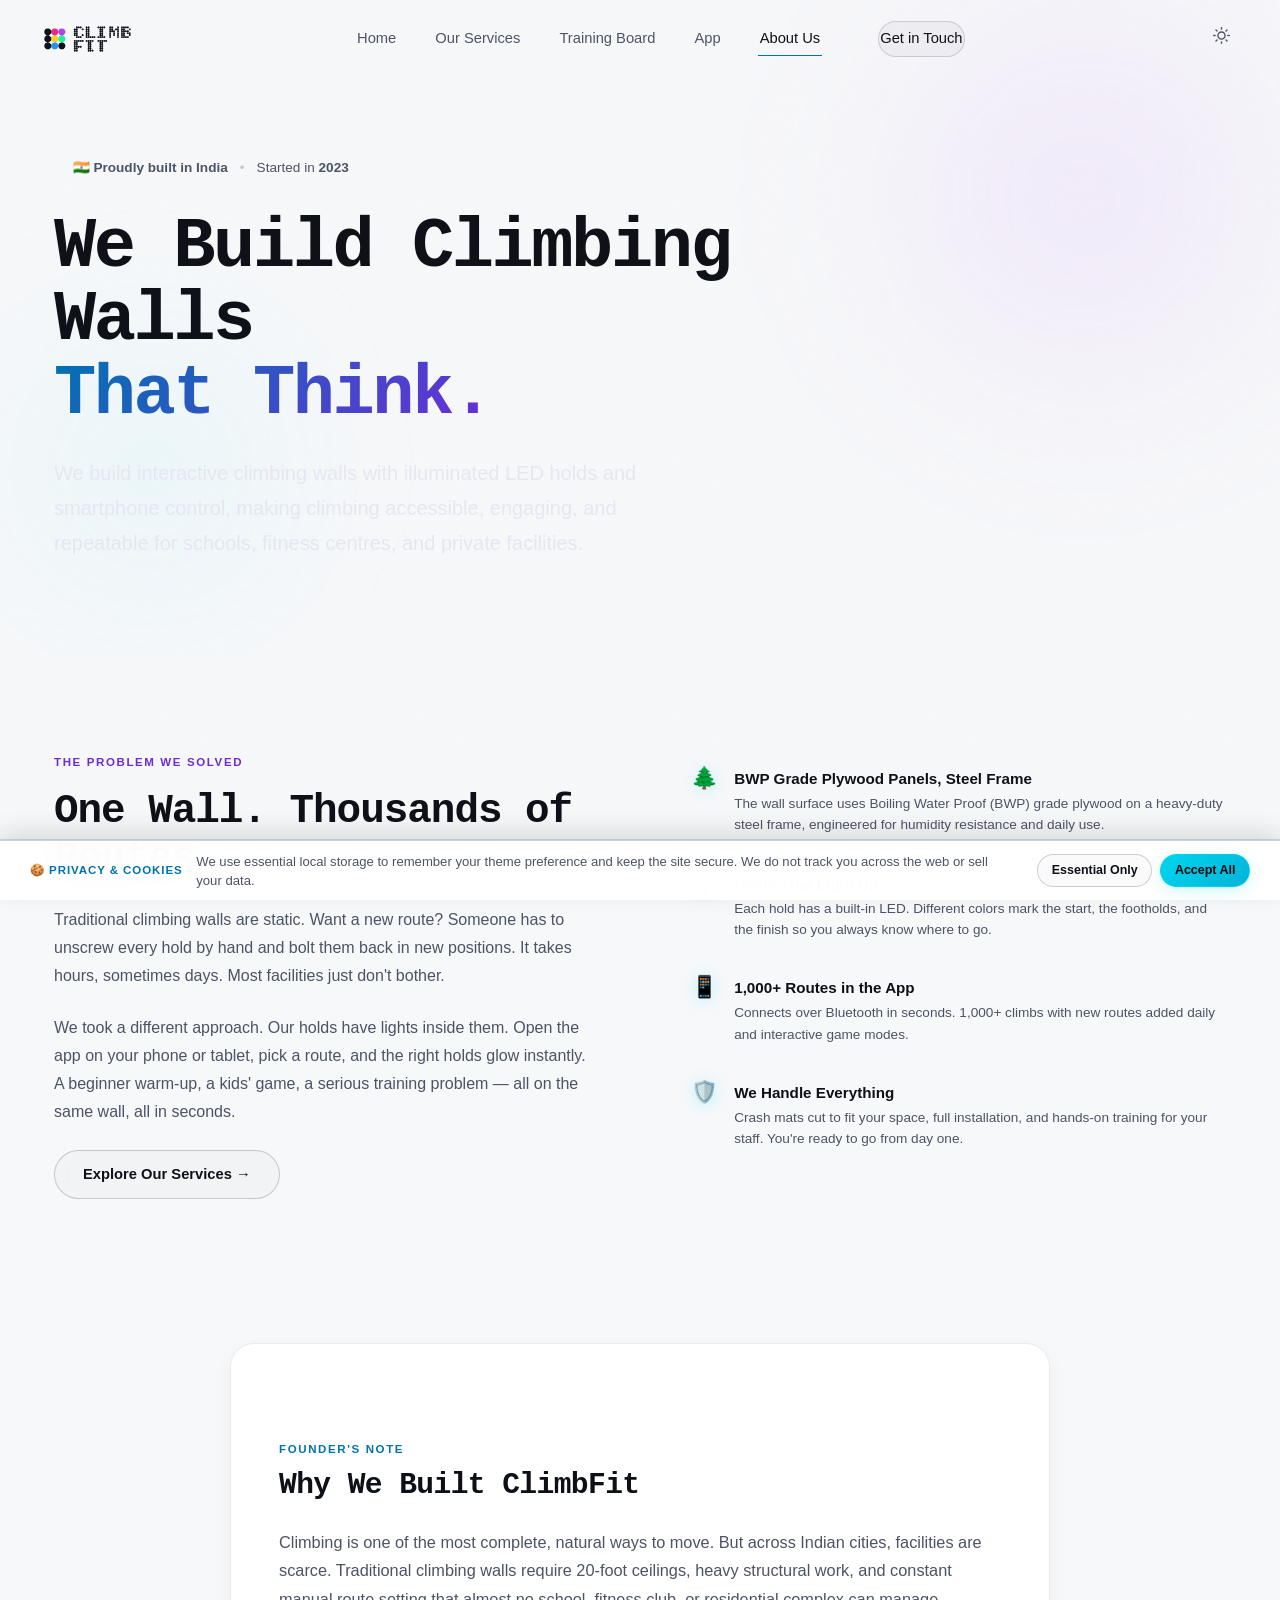
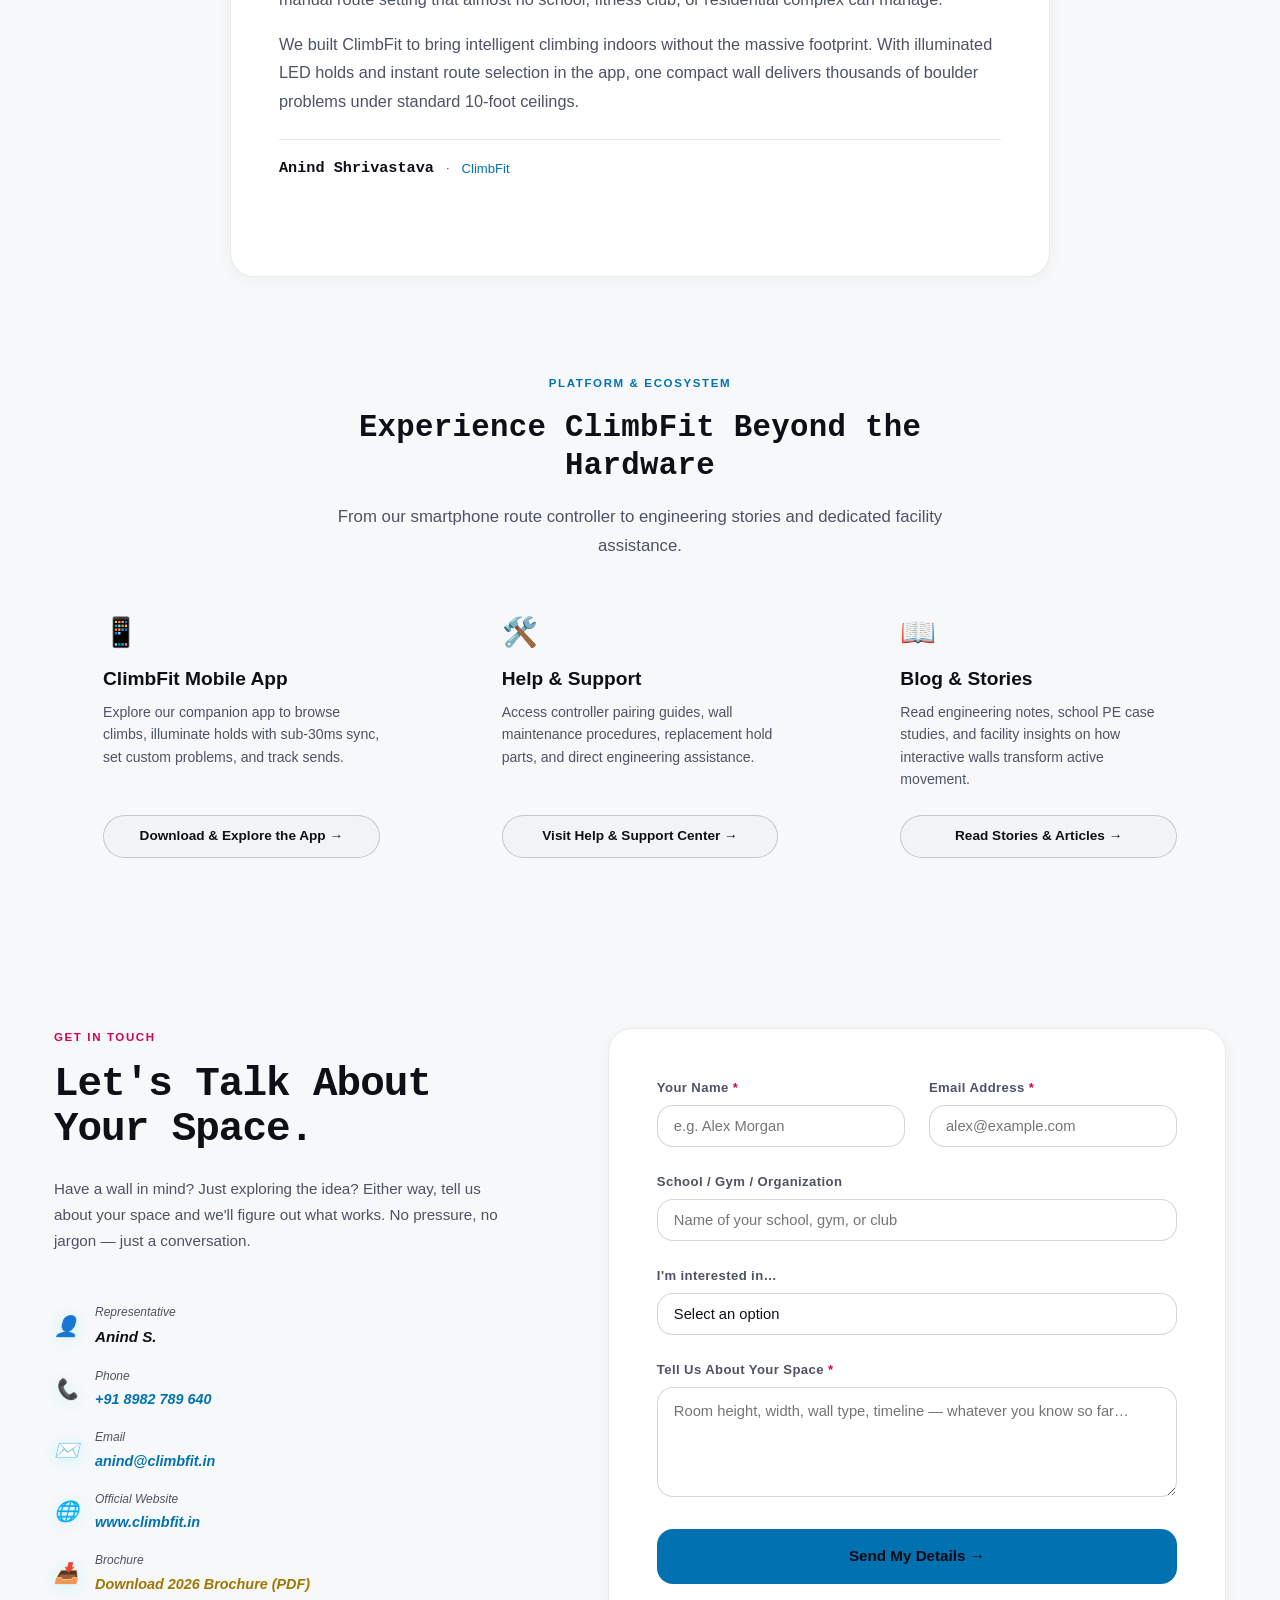
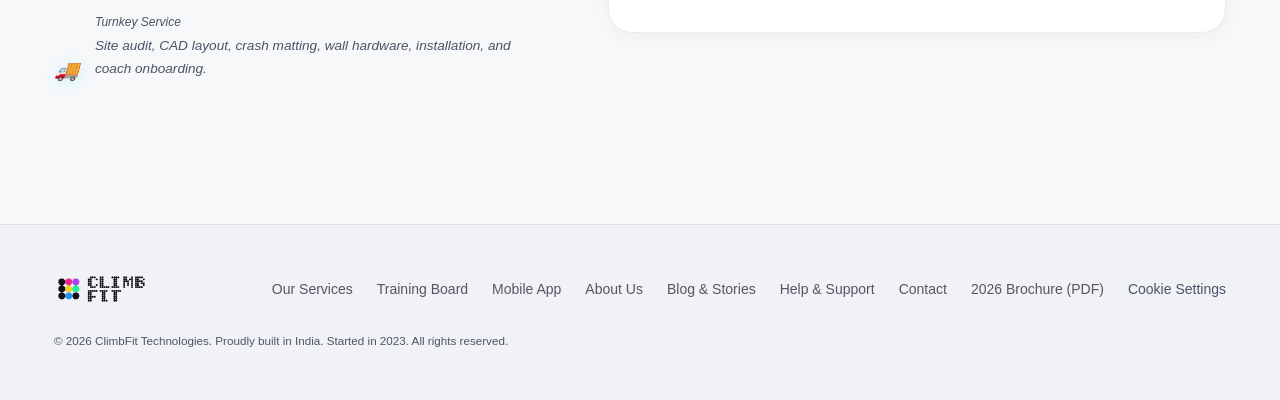
==== commit f23200c0: "feat: ClimbFit app page with pinned sequence, custom solutions service, support & blog pages, and gl" ====
--- a/about.html
+++ b/about.html
@@ -10,6 +10,18 @@
     content="climb fit, climb fit india, climb fit wall, climbfit, climbfit about, interactive climbing wall company, Anind S. ClimbFit, smart bouldering India, LED climbing wall manufacturer, school sports infrastructure">
   <link rel="canonical" href="https://www.climbfit.in/about.html">
   <meta name="robots" content="index, follow, max-snippet:-1, max-image-preview:large, max-video-preview:-1">
+
+  <!-- International & Multi-Geography SEO -->
+  <link rel="alternate" hreflang="x-default" href="https://www.climbfit.in/about.html">
+  <link rel="alternate" hreflang="en" href="https://www.climbfit.in/about.html">
+  <link rel="alternate" hreflang="en-IN" href="https://www.climbfit.in/about.html">
+  <link rel="alternate" hreflang="en-US" href="https://www.climbfit.in/about.html">
+  <link rel="alternate" hreflang="en-GB" href="https://www.climbfit.in/about.html">
+  <link rel="alternate" hreflang="en-AU" href="https://www.climbfit.in/about.html">
+  <link rel="alternate" hreflang="en-SG" href="https://www.climbfit.in/about.html">
+  <link rel="alternate" hreflang="en-AE" href="https://www.climbfit.in/about.html">
+  <meta name="distribution" content="global">
+  <meta name="coverage" content="Worldwide">
 
   <!-- Google Search Console Verification (Replace content with your verification token) -->
   <meta name="google-site-verification" content="ADD_GOOGLE_VERIFICATION_TOKEN_HERE">
@@ -396,6 +408,7 @@
         <a href="index.html" role="menuitem">Home</a>
         <a href="services.html" role="menuitem">Our Services</a>
         <a href="training-board.html" role="menuitem">Training Board</a>
+        <a href="app.html" role="menuitem">App</a>
         <a href="about.html" role="menuitem" aria-current="page">About Us</a>
         <a href="about.html#contact" class="nav-cta" role="menuitem">Get in Touch</a>
       </div>
@@ -420,7 +433,11 @@
       <div class="glow-orb about-hero-orb-2" aria-hidden="true"></div>
       <div class="container">
         <div class="about-hero-inner reveal">
-          <span class="tag tag-purple" style="margin-bottom:var(--space-m);">About ClimbFit</span>
+          <div style="display:inline-flex;align-items:center;gap:0.75rem;padding:0.4rem 1.1rem;background:rgba(255,255,255,0.03);border:1px solid rgba(255,255,255,0.08);border-radius:100px;font-size:0.85rem;color:var(--text-muted);margin-bottom:var(--space-m);">
+            <span>🇮🇳 <strong>Proudly built in India</strong></span>
+            <span style="opacity:0.3;">•</span>
+            <span>Started in <strong>2023</strong></span>
+          </div>
           <h1 id="about-heading">
             We Build Climbing Walls<br>
             <span class="gradient-text">That Think.</span>
@@ -503,6 +520,54 @@
       </div>
     </section>
 
+    <!-- ── ClimbFit Platform & Resources ──────────────────── -->
+    <section class="section-sm" aria-labelledby="resources-heading" style="border-top:1px solid rgba(255,255,255,0.05);border-bottom:1px solid rgba(255,255,255,0.05);">
+      <div class="container">
+        <header class="section-header reveal" style="margin-bottom:var(--space-m);">
+          <span class="label" style="color:var(--accent-cyan);">Platform &amp; Ecosystem</span>
+          <h2 class="heading-2" id="resources-heading">Experience ClimbFit Beyond the Hardware</h2>
+          <p>
+            From our smartphone route controller to engineering stories and dedicated facility assistance.
+          </p>
+        </header>
+
+        <div style="display:grid;grid-template-columns:repeat(auto-fit, minmax(280px, 1fr));gap:var(--space-m);" class="reveal">
+          <div style="background:rgba(255,255,255,0.02);border:1px solid rgba(255,255,255,0.06);border-radius:var(--r-m);padding:var(--space-m) var(--space-l);display:flex;flex-direction:column;justify-content:space-between;">
+            <div>
+              <span style="font-size:1.8rem;margin-bottom:0.5rem;display:inline-block;" aria-hidden="true">📱</span>
+              <h3 style="font-size:1.2rem;font-weight:700;margin-bottom:0.4rem;">ClimbFit Mobile App</h3>
+              <p style="color:var(--text-muted);font-size:0.88rem;line-height:1.6;margin-bottom:var(--space-m);">
+                Explore our companion app to browse climbs, illuminate holds with sub-30ms sync, set custom problems, and track sends.
+              </p>
+            </div>
+            <a href="app.html" class="btn btn-outline" style="font-size:0.85rem;padding:0.6rem 1.2rem;justify-content:center;">Download &amp; Explore the App →</a>
+          </div>
+
+          <div style="background:rgba(255,255,255,0.02);border:1px solid rgba(255,255,255,0.06);border-radius:var(--r-m);padding:var(--space-m) var(--space-l);display:flex;flex-direction:column;justify-content:space-between;">
+            <div>
+              <span style="font-size:1.8rem;margin-bottom:0.5rem;display:inline-block;" aria-hidden="true">🛠️</span>
+              <h3 style="font-size:1.2rem;font-weight:700;margin-bottom:0.4rem;">Help &amp; Support</h3>
+              <p style="color:var(--text-muted);font-size:0.88rem;line-height:1.6;margin-bottom:var(--space-m);">
+                Access controller pairing guides, wall maintenance procedures, replacement hold parts, and direct engineering assistance.
+              </p>
+            </div>
+            <a href="support.html" class="btn btn-outline" style="font-size:0.85rem;padding:0.6rem 1.2rem;justify-content:center;">Visit Help &amp; Support Center →</a>
+          </div>
+
+          <div style="background:rgba(255,255,255,0.02);border:1px solid rgba(255,255,255,0.06);border-radius:var(--r-m);padding:var(--space-m) var(--space-l);display:flex;flex-direction:column;justify-content:space-between;">
+            <div>
+              <span style="font-size:1.8rem;margin-bottom:0.5rem;display:inline-block;" aria-hidden="true">📖</span>
+              <h3 style="font-size:1.2rem;font-weight:700;margin-bottom:0.4rem;">Blog &amp; Stories</h3>
+              <p style="color:var(--text-muted);font-size:0.88rem;line-height:1.6;margin-bottom:var(--space-m);">
+                Read engineering notes, school PE case studies, and facility insights on how interactive walls transform active movement.
+              </p>
+            </div>
+            <a href="blog.html" class="btn btn-outline" style="font-size:0.85rem;padding:0.6rem 1.2rem;justify-content:center;">Read Stories &amp; Articles →</a>
+          </div>
+        </div>
+      </div>
+    </section>
+
     <!-- ── Contact ────────────────────────────────────────── -->
     <section class="section" id="contact" aria-labelledby="contact-heading">
       <div class="container">
@@ -647,12 +712,15 @@
       <nav class="footer-links" aria-label="Footer navigation">
         <a href="services.html">Our Services</a>
         <a href="training-board.html">Training Board</a>
+        <a href="app.html">Mobile App</a>
         <a href="about.html" aria-current="page">About Us</a>
+        <a href="blog.html">Blog &amp; Stories</a>
+        <a href="support.html">Help &amp; Support</a>
         <a href="about.html#contact">Contact</a>
         <a href="assets/ClimbFit-Brochure-2026.pdf" download="ClimbFit-Brochure-2026.pdf" style="color:var(--accent-yellow);">2026 Brochure (PDF)</a>
         <button type="button" class="footer-link-btn" data-cookie-settings style="background:none;border:none;color:var(--text-muted);cursor:pointer;font-size:0.875rem;">Cookie Settings</button>
       </nav>
-      <p class="body-s text-muted"><small>© 2026 ClimbFit Technologies. All rights reserved.</small></p>
+      <p class="body-s text-muted"><small>© 2026 ClimbFit Technologies. Proudly built in India. Started in 2023. All rights reserved.</small></p>
     </div>
   </footer>
 
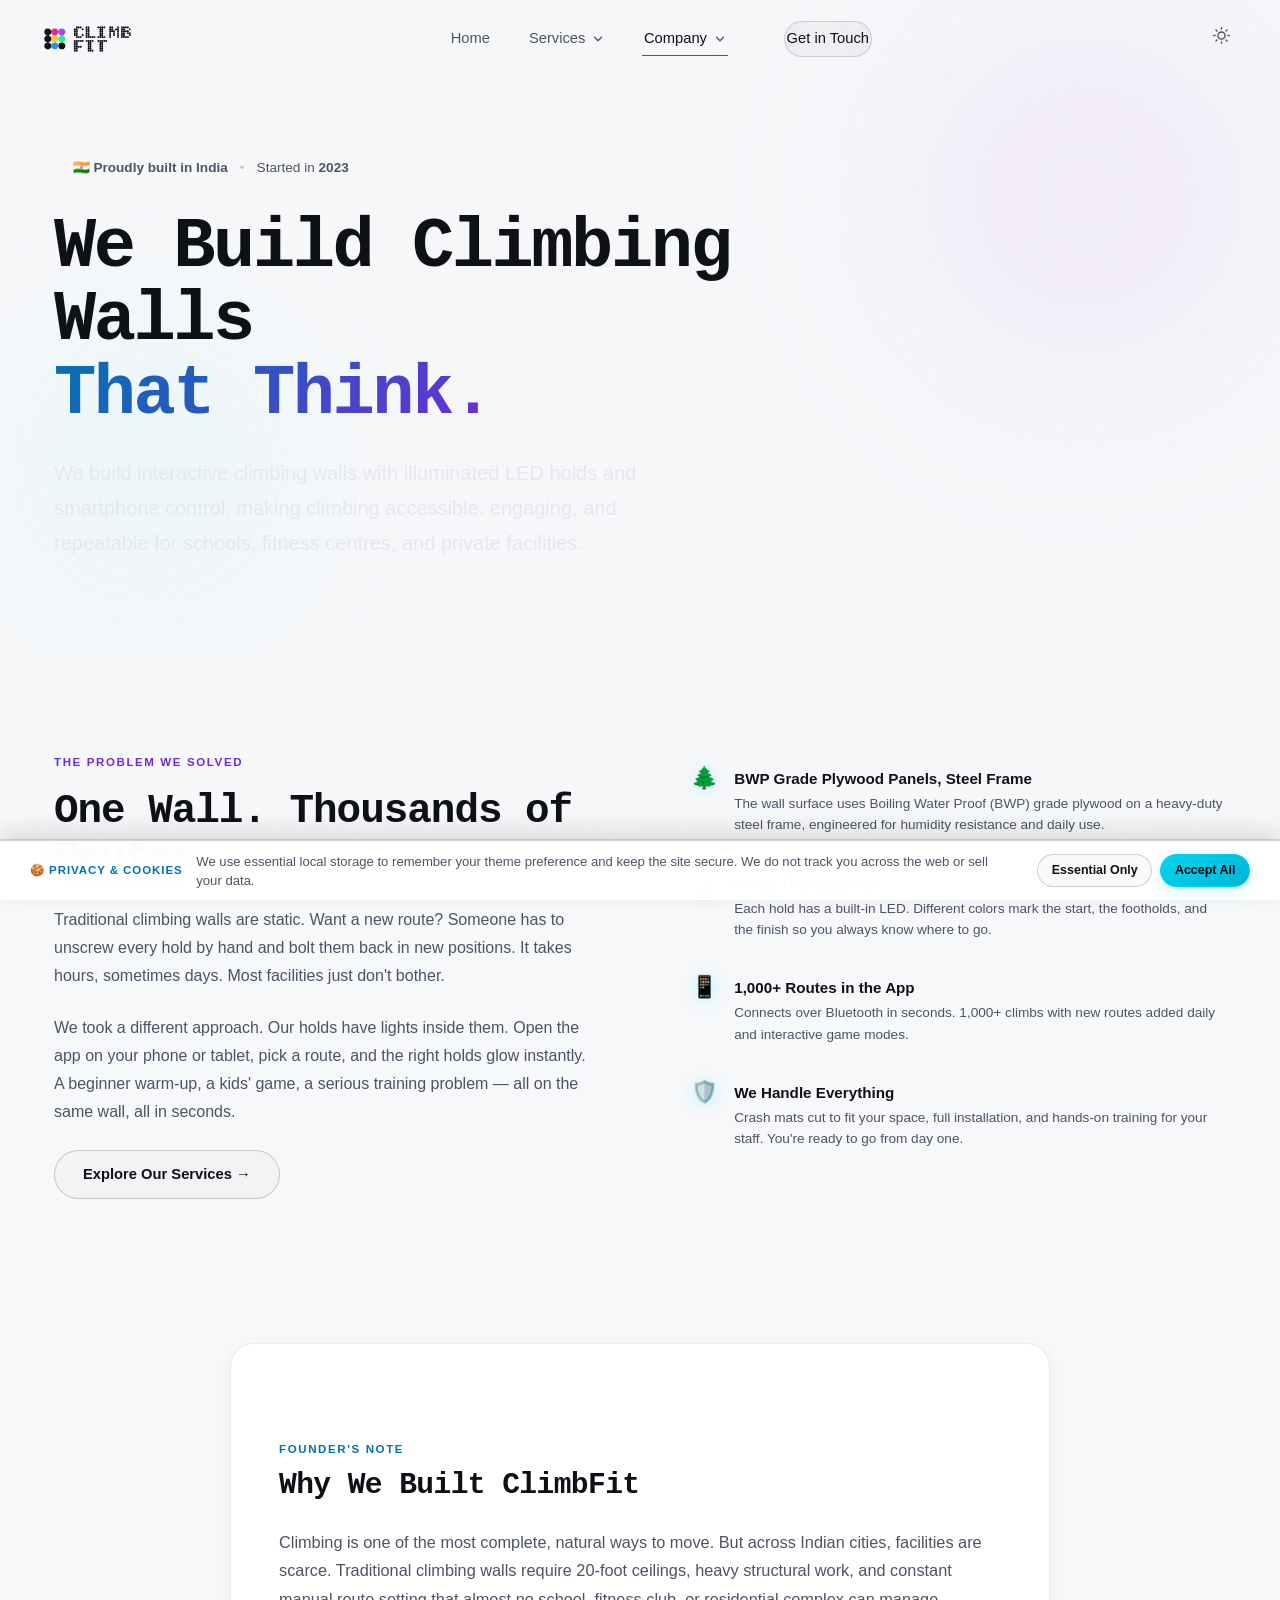
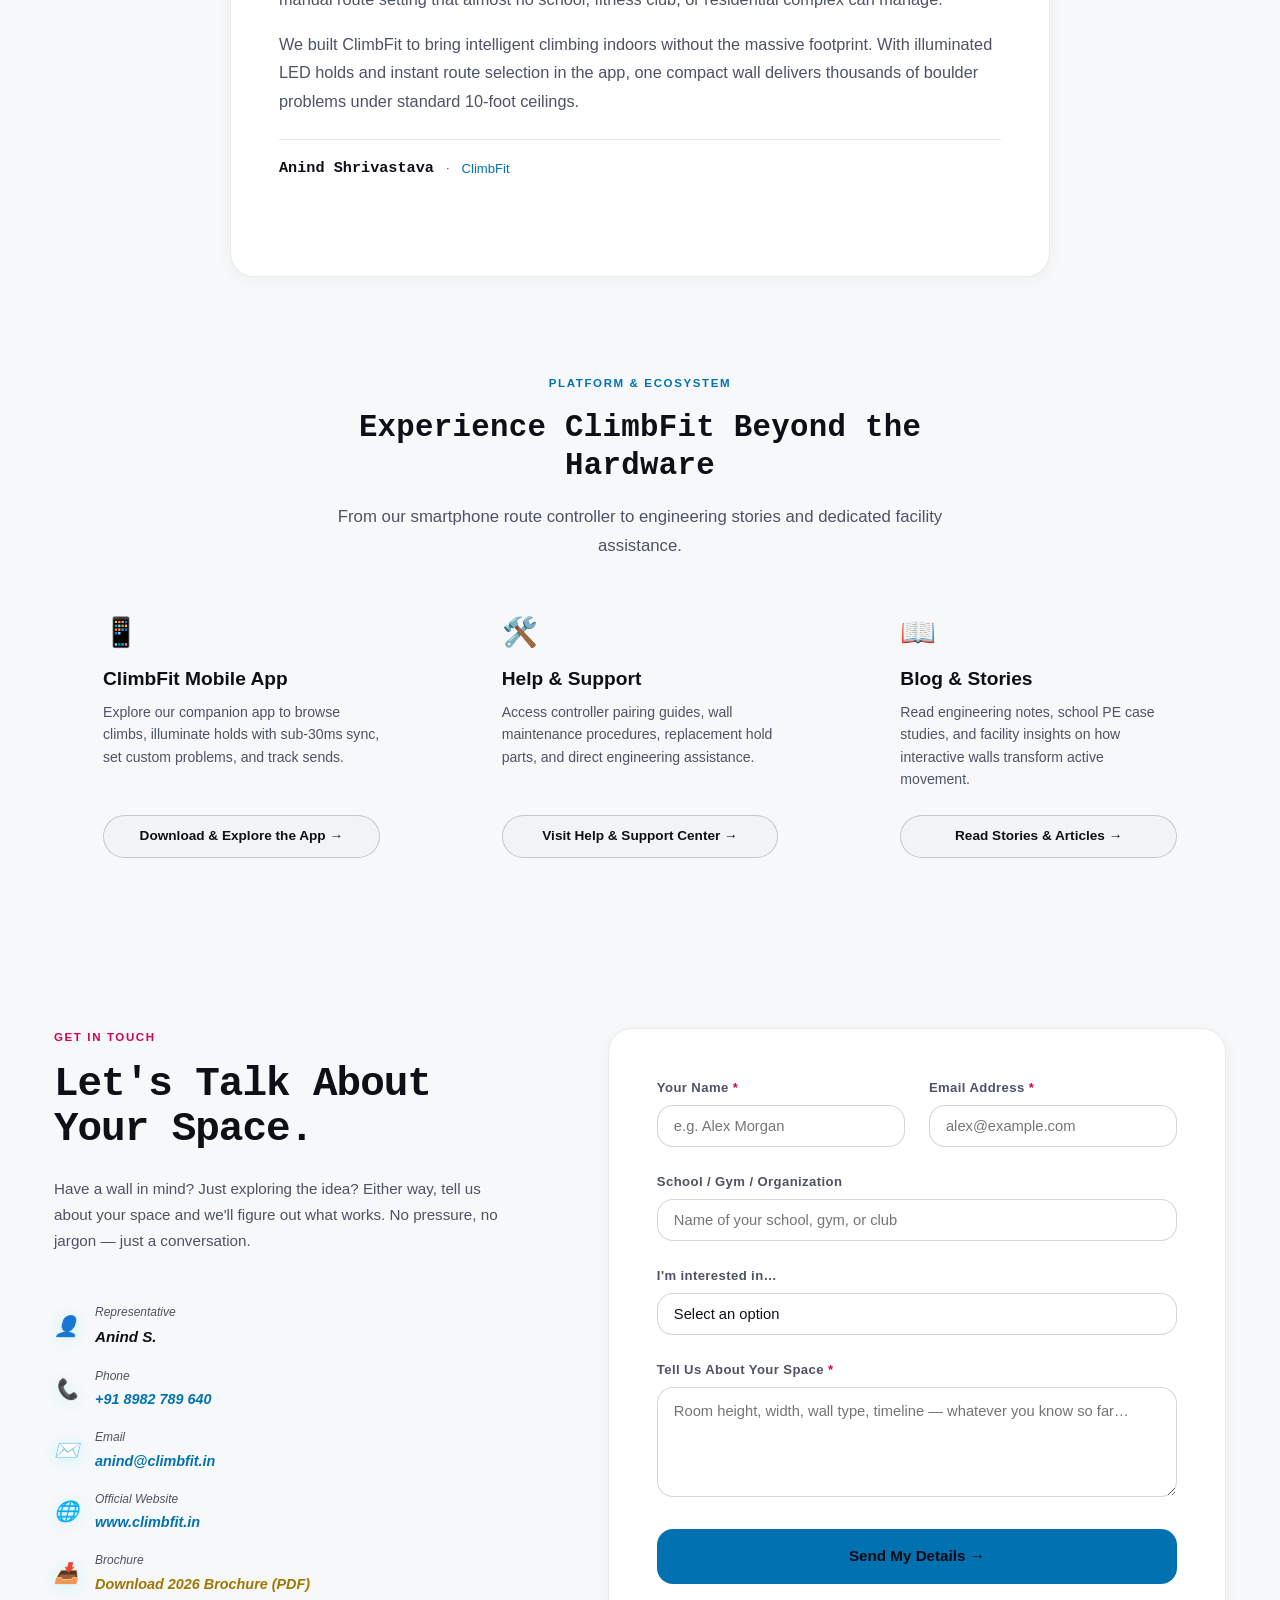
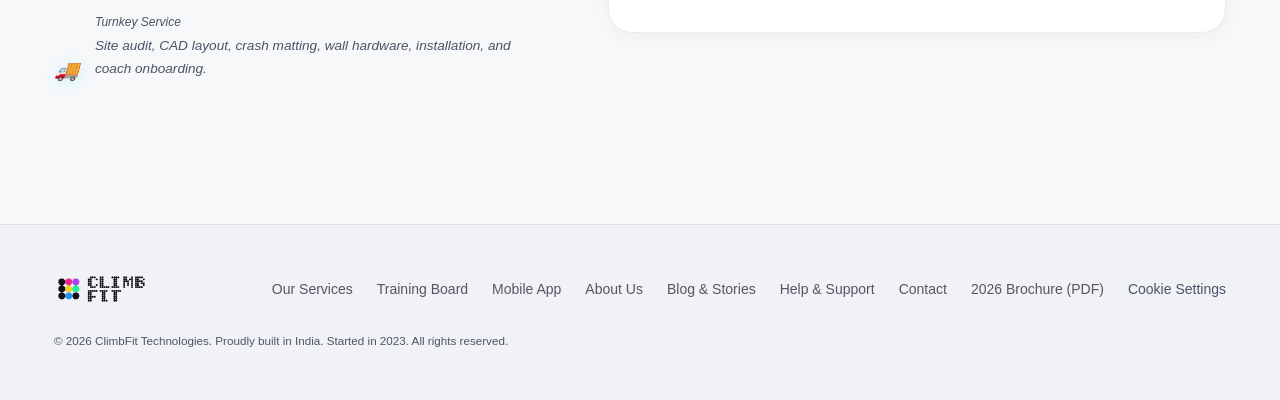
==== commit bf285380: "feat(nav): simplify header with Services and Company dropdowns across all pages" ====
--- a/about.html
+++ b/about.html
@@ -406,10 +406,59 @@
       </a>
       <div class="nav-links" role="menubar" aria-label="Site navigation">
         <a href="index.html" role="menuitem">Home</a>
-        <a href="services.html" role="menuitem">Our Services</a>
-        <a href="training-board.html" role="menuitem">Training Board</a>
-        <a href="app.html" role="menuitem">App</a>
-        <a href="about.html" role="menuitem" aria-current="page">About Us</a>
+
+        <!-- Services Dropdown -->
+        <div class="nav-dropdown" role="none">
+          <button type="button" class="nav-dropdown-trigger" aria-haspopup="true" aria-expanded="false" id="services-menu-btn">
+            <span>Services</span>
+            <svg class="dropdown-chevron" viewBox="0 0 24 24" width="14" height="14" aria-hidden="true" fill="none" stroke="currentColor" stroke-width="2.2" stroke-linecap="round" stroke-linejoin="round"><polyline points="6 9 12 15 18 9"/></svg>
+          </button>
+          <div class="nav-dropdown-menu" role="menu" aria-labelledby="services-menu-btn">
+            <a href="services.html" class="nav-dropdown-item" role="menuitem">
+              <span class="dropdown-item-title">All Services &amp; Products</span>
+              <span class="dropdown-item-desc">Turnkey setups, hardware &amp; installation</span>
+            </a>
+            <a href="training-board.html" class="nav-dropdown-item" role="menuitem">
+              <span class="dropdown-item-title">Modular Training Boards</span>
+              <span class="dropdown-item-desc">Sizes S, M, L with RGB LED holds</span>
+            </a>
+            <a href="app.html" class="nav-dropdown-item" role="menuitem">
+              <span class="dropdown-item-title">ClimbFit Mobile App</span>
+              <span class="dropdown-item-desc">Route library, BLE sync &amp; problem setter</span>
+            </a>
+            <a href="services.html#custom-solutions" class="nav-dropdown-item" role="menuitem">
+              <span class="dropdown-item-title">Custom Solutions</span>
+              <span class="dropdown-item-desc">Atrium adventure towers &amp; bespoke geometries</span>
+            </a>
+          </div>
+        </div>
+
+        <!-- Company Dropdown -->
+        <div class="nav-dropdown" role="none">
+          <button type="button" class="nav-dropdown-trigger" aria-haspopup="true" aria-expanded="false" id="company-menu-btn">
+            <span>Company</span>
+            <svg class="dropdown-chevron" viewBox="0 0 24 24" width="14" height="14" aria-hidden="true" fill="none" stroke="currentColor" stroke-width="2.2" stroke-linecap="round" stroke-linejoin="round"><polyline points="6 9 12 15 18 9"/></svg>
+          </button>
+          <div class="nav-dropdown-menu" role="menu" aria-labelledby="company-menu-btn">
+            <a href="about.html" class="nav-dropdown-item" role="menuitem">
+              <span class="dropdown-item-title">About Us</span>
+              <span class="dropdown-item-desc">Our mission, story &amp; founder's note</span>
+            </a>
+            <a href="blog.html" class="nav-dropdown-item" role="menuitem">
+              <span class="dropdown-item-title">Blog &amp; Stories</span>
+              <span class="dropdown-item-desc">Engineering updates &amp; PE case studies</span>
+            </a>
+            <a href="support.html" class="nav-dropdown-item" role="menuitem">
+              <span class="dropdown-item-title">Help &amp; Support</span>
+              <span class="dropdown-item-desc">Pairing guides, FAQs &amp; technical care</span>
+            </a>
+            <a href="about.html#contact" class="nav-dropdown-item" role="menuitem">
+              <span class="dropdown-item-title">Contact</span>
+              <span class="dropdown-item-desc">Discuss your facility layout &amp; pricing</span>
+            </a>
+          </div>
+        </div>
+
         <a href="about.html#contact" class="nav-cta" role="menuitem">Get in Touch</a>
       </div>
       <div class="nav-controls">
--- a/css/style.css
+++ b/css/style.css
@@ -1569,3 +1569,300 @@
   gap: 0.4rem;
   opacity: 0.85;
 }
+
+/* ── Global CTA Strip ──────────────────────────────────── */
+.cta-strip {
+  background: rgba(255, 255, 255, 0.02);
+  border: 1px solid rgba(255, 255, 255, 0.08);
+  border-radius: var(--r-l);
+  padding: clamp(var(--space-l), 6vw, var(--space-xl)) var(--space-l);
+  text-align: center;
+  position: relative;
+  overflow: hidden;
+  backdrop-filter: blur(10px);
+  -webkit-backdrop-filter: blur(10px);
+  box-shadow: 0 20px 50px rgba(0, 0, 0, 0.35);
+  max-width: 980px;
+  margin: 0 auto;
+}
+
+.cta-strip::before {
+  content: '';
+  position: absolute;
+  inset: 0;
+  background: radial-gradient(ellipse at 50% -10%, rgba(0, 229, 255, 0.12), transparent 70%);
+  pointer-events: none;
+}
+
+.cta-strip h2 {
+  font-family: var(--font-display);
+  font-weight: 800;
+  font-size: clamp(1.8rem, 4vw, 3rem);
+  letter-spacing: -0.03em;
+  line-height: 1.15;
+  margin-bottom: var(--space-s);
+  position: relative;
+  text-align: center;
+}
+
+.cta-strip p {
+  color: var(--text-muted);
+  font-size: clamp(0.95rem, 1.5vw, 1.1rem);
+  line-height: 1.7;
+  margin-bottom: var(--space-l);
+  position: relative;
+  max-width: 660px;
+  margin-left: auto;
+  margin-right: auto;
+  text-align: center;
+}
+
+.cta-strip-actions {
+  display: flex;
+  justify-content: center;
+  align-items: center;
+  gap: var(--space-s);
+  flex-wrap: wrap;
+  position: relative;
+  margin: var(--space-m) auto 0;
+}
+
+.app-store-badges {
+  display: flex;
+  justify-content: center;
+  align-items: center;
+  gap: var(--space-s);
+  flex-wrap: wrap;
+  margin-bottom: var(--space-m);
+  position: relative;
+}
+
+.app-store-btn {
+  display: inline-flex;
+  align-items: center;
+  gap: 0.65rem;
+  padding: 0.65rem 1.25rem;
+  background: rgba(255, 255, 255, 0.05);
+  border: 1px solid rgba(255, 255, 255, 0.15);
+  border-radius: var(--r-m);
+  color: #fff;
+  text-decoration: none;
+  font-size: 0.85rem;
+  font-weight: 600;
+  transition: all 0.25s ease;
+  backdrop-filter: blur(8px);
+}
+
+.app-store-btn:hover {
+  background: rgba(0, 229, 255, 0.12);
+  border-color: var(--accent-cyan);
+  transform: translateY(-2px);
+  color: #fff;
+  box-shadow: 0 8px 20px rgba(0, 229, 255, 0.2);
+}
+
+.app-store-btn svg {
+  width: 20px;
+  height: 20px;
+  fill: currentColor;
+  flex-shrink: 0;
+}
+
+body.light-theme .app-store-btn {
+  background: #f1f5f9;
+  border-color: rgba(0, 0, 0, 0.12);
+  color: #0f172a;
+}
+
+body.light-theme .app-store-btn:hover {
+  background: #ffffff;
+  border-color: var(--accent-cyan);
+  color: #0f172a;
+}
+
+/* ── Header Dropdowns ──────────────────────────────────── */
+.nav-dropdown {
+  position: relative;
+  display: inline-flex;
+  align-items: center;
+}
+
+.nav-dropdown-trigger {
+  background: transparent;
+  border: none;
+  font-family: inherit;
+  font-size: 0.92rem;
+  font-weight: 500;
+  color: var(--text-muted);
+  padding: 0.35rem 0.1rem;
+  cursor: pointer;
+  display: inline-flex;
+  align-items: center;
+  gap: 0.35rem;
+  transition: color 0.2s ease;
+  position: relative;
+}
+
+.nav-dropdown-trigger::after {
+  content: '';
+  position: absolute;
+  bottom: 0; left: 0;
+  width: 0; height: 1.5px;
+  background: var(--accent-cyan);
+  transition: width 0.25s var(--ease-out);
+}
+
+.nav-dropdown-trigger:hover,
+.nav-dropdown-trigger.is-active,
+.nav-dropdown:hover .nav-dropdown-trigger,
+.nav-dropdown.is-open .nav-dropdown-trigger {
+  color: var(--text);
+}
+
+.nav-dropdown:hover .nav-dropdown-trigger::after,
+.nav-dropdown.is-open .nav-dropdown-trigger::after,
+.nav-dropdown-trigger.is-active::after {
+  width: 100%;
+}
+
+.dropdown-chevron {
+  transition: transform 0.25s ease;
+  color: var(--text-muted);
+}
+
+.nav-dropdown:hover .dropdown-chevron,
+.nav-dropdown.is-open .dropdown-chevron {
+  transform: rotate(180deg);
+  color: var(--accent-cyan);
+}
+
+/* Dropdown Menu Container */
+.nav-dropdown-menu {
+  position: absolute;
+  top: calc(100% + 10px);
+  left: 50%;
+  transform: translateX(-50%) translateY(8px);
+  min-width: 275px;
+  background: rgba(12, 16, 28, 0.96);
+  backdrop-filter: blur(18px);
+  -webkit-backdrop-filter: blur(18px);
+  border: 1px solid rgba(255, 255, 255, 0.1);
+  border-radius: var(--r-m);
+  padding: 0.55rem;
+  box-shadow: 0 18px 45px rgba(0, 0, 0, 0.5), 0 0 20px rgba(0, 229, 255, 0.08);
+  opacity: 0;
+  visibility: hidden;
+  pointer-events: none;
+  transition: opacity 0.25s ease, transform 0.25s cubic-bezier(0.16, 1, 0.3, 1), visibility 0.25s ease;
+  z-index: 100;
+  display: flex;
+  flex-direction: column;
+  gap: 0.2rem;
+}
+
+/* Invisible hover bridge */
+.nav-dropdown::before {
+  content: '';
+  position: absolute;
+  top: 100%;
+  left: 0;
+  right: 0;
+  height: 14px;
+}
+
+.nav-dropdown:hover .nav-dropdown-menu,
+.nav-dropdown.is-open .nav-dropdown-menu,
+.nav-dropdown:focus-within .nav-dropdown-menu {
+  opacity: 1;
+  visibility: visible;
+  pointer-events: auto;
+  transform: translateX(-50%) translateY(0);
+}
+
+.nav-dropdown-item {
+  display: flex !important;
+  flex-direction: column;
+  padding: 0.55rem 0.85rem !important;
+  border-radius: var(--r-s);
+  text-decoration: none;
+  transition: background 0.2s ease, transform 0.2s ease;
+  border-bottom: none !important;
+}
+
+.nav-dropdown-item::after {
+  display: none !important;
+}
+
+.nav-dropdown-item:hover,
+.nav-dropdown-item.active {
+  background: rgba(255, 255, 255, 0.06);
+  transform: translateX(3px);
+}
+
+.dropdown-item-title {
+  font-size: 0.88rem;
+  font-weight: 600;
+  color: var(--text);
+  margin-bottom: 2px;
+  display: block;
+}
+
+.nav-dropdown-item:hover .dropdown-item-title,
+.nav-dropdown-item.active .dropdown-item-title {
+  color: var(--accent-cyan);
+}
+
+.dropdown-item-desc {
+  font-size: 0.74rem;
+  color: var(--text-muted);
+  display: block;
+  line-height: 1.35;
+}
+
+/* Light theme overrides */
+body.light-theme .nav-dropdown-menu {
+  background: rgba(255, 255, 255, 0.98);
+  border-color: rgba(0, 0, 0, 0.08);
+  box-shadow: 0 16px 40px rgba(0, 0, 0, 0.12);
+}
+
+body.light-theme .nav-dropdown-item:hover,
+body.light-theme .nav-dropdown-item.active {
+  background: rgba(0, 0, 0, 0.04);
+}
+
+/* Mobile navigation dropdown behavior */
+@media (max-width: 640px) {
+  .nav-dropdown {
+    width: 100%;
+    flex-direction: column;
+    align-items: flex-start;
+  }
+  .nav-dropdown-trigger {
+    width: 100%;
+    justify-content: space-between;
+    padding: 0.6rem 0;
+    font-size: 1rem;
+  }
+  .nav-dropdown-menu {
+    position: static;
+    transform: none !important;
+    min-width: 100%;
+    background: rgba(255, 255, 255, 0.02);
+    border: none;
+    border-left: 2px solid rgba(0, 229, 255, 0.3);
+    border-radius: 0;
+    padding: 0.35rem 0 0.35rem 0.75rem;
+    box-shadow: none;
+    opacity: 1;
+    visibility: visible;
+    pointer-events: auto;
+    display: none;
+  }
+  .nav-dropdown.is-open .nav-dropdown-menu {
+    display: flex;
+  }
+  .nav-dropdown-item {
+    padding: 0.45rem 0 !important;
+  }
+}
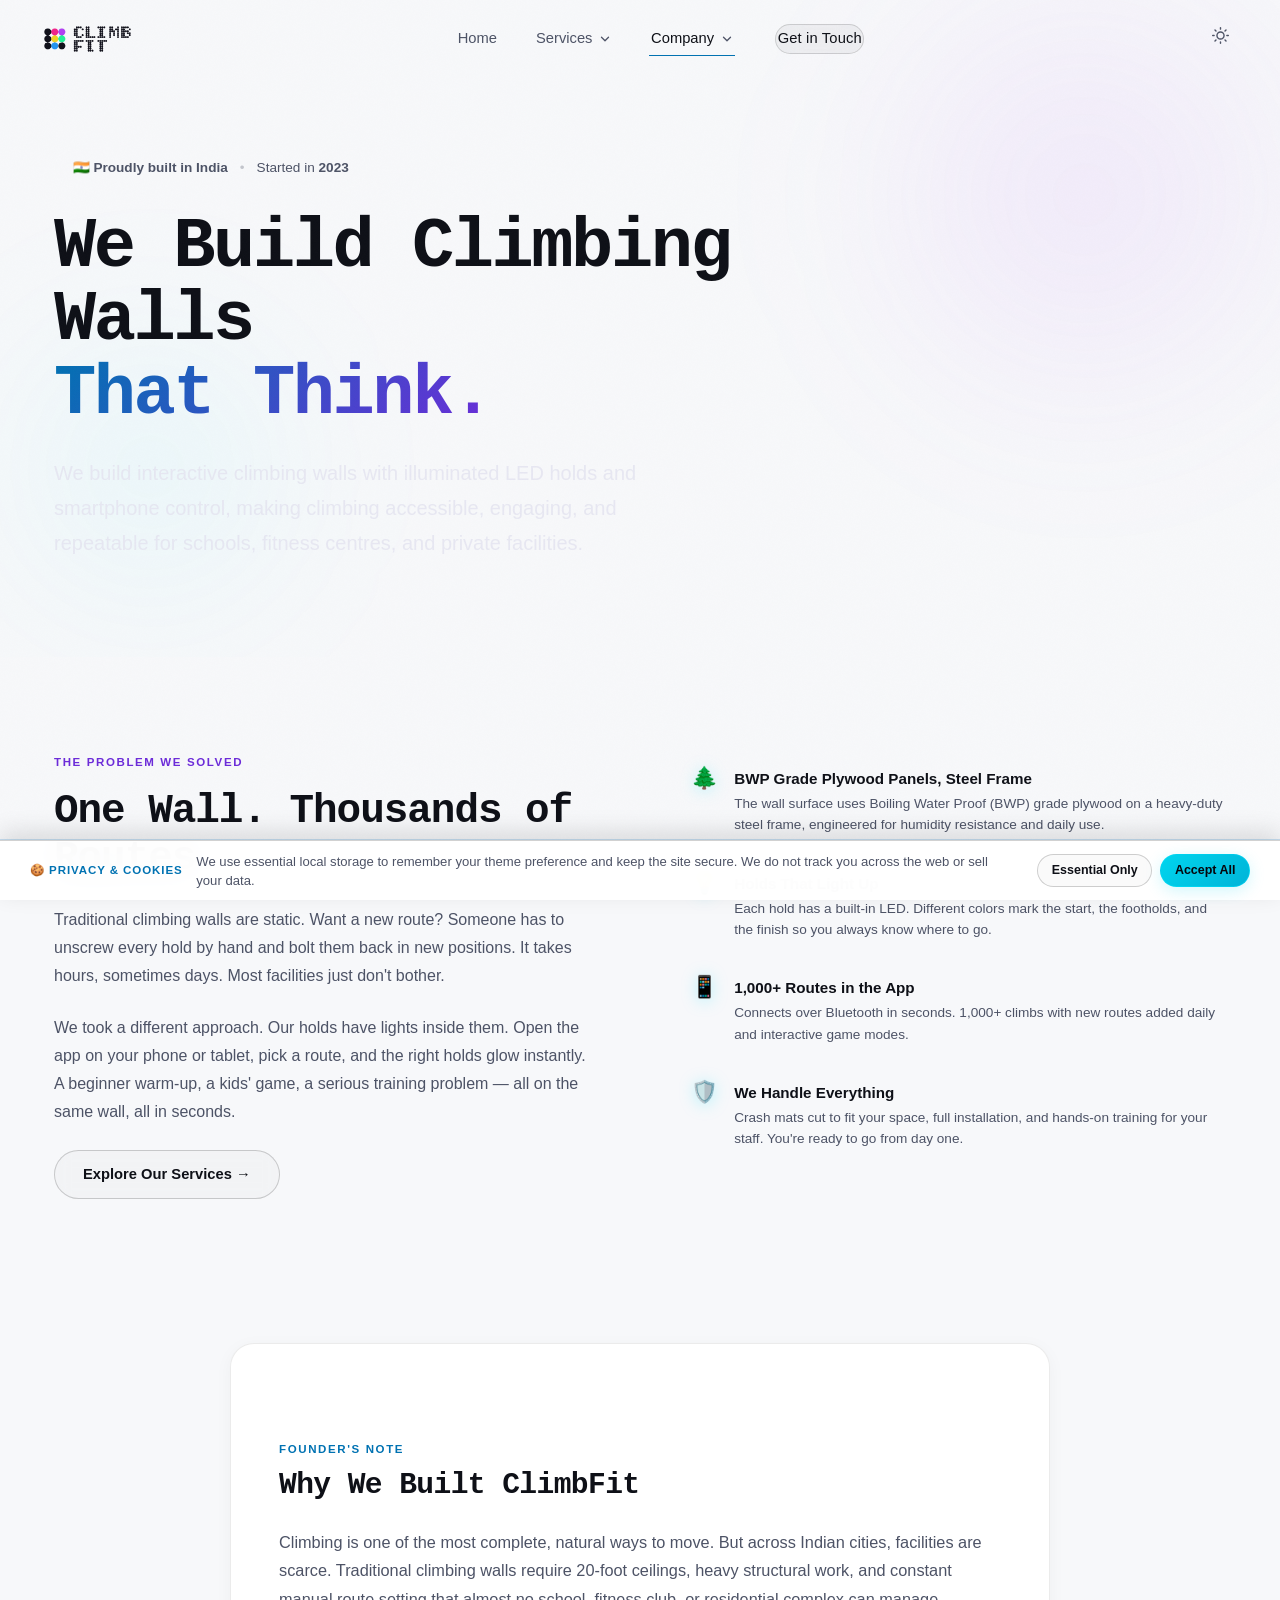
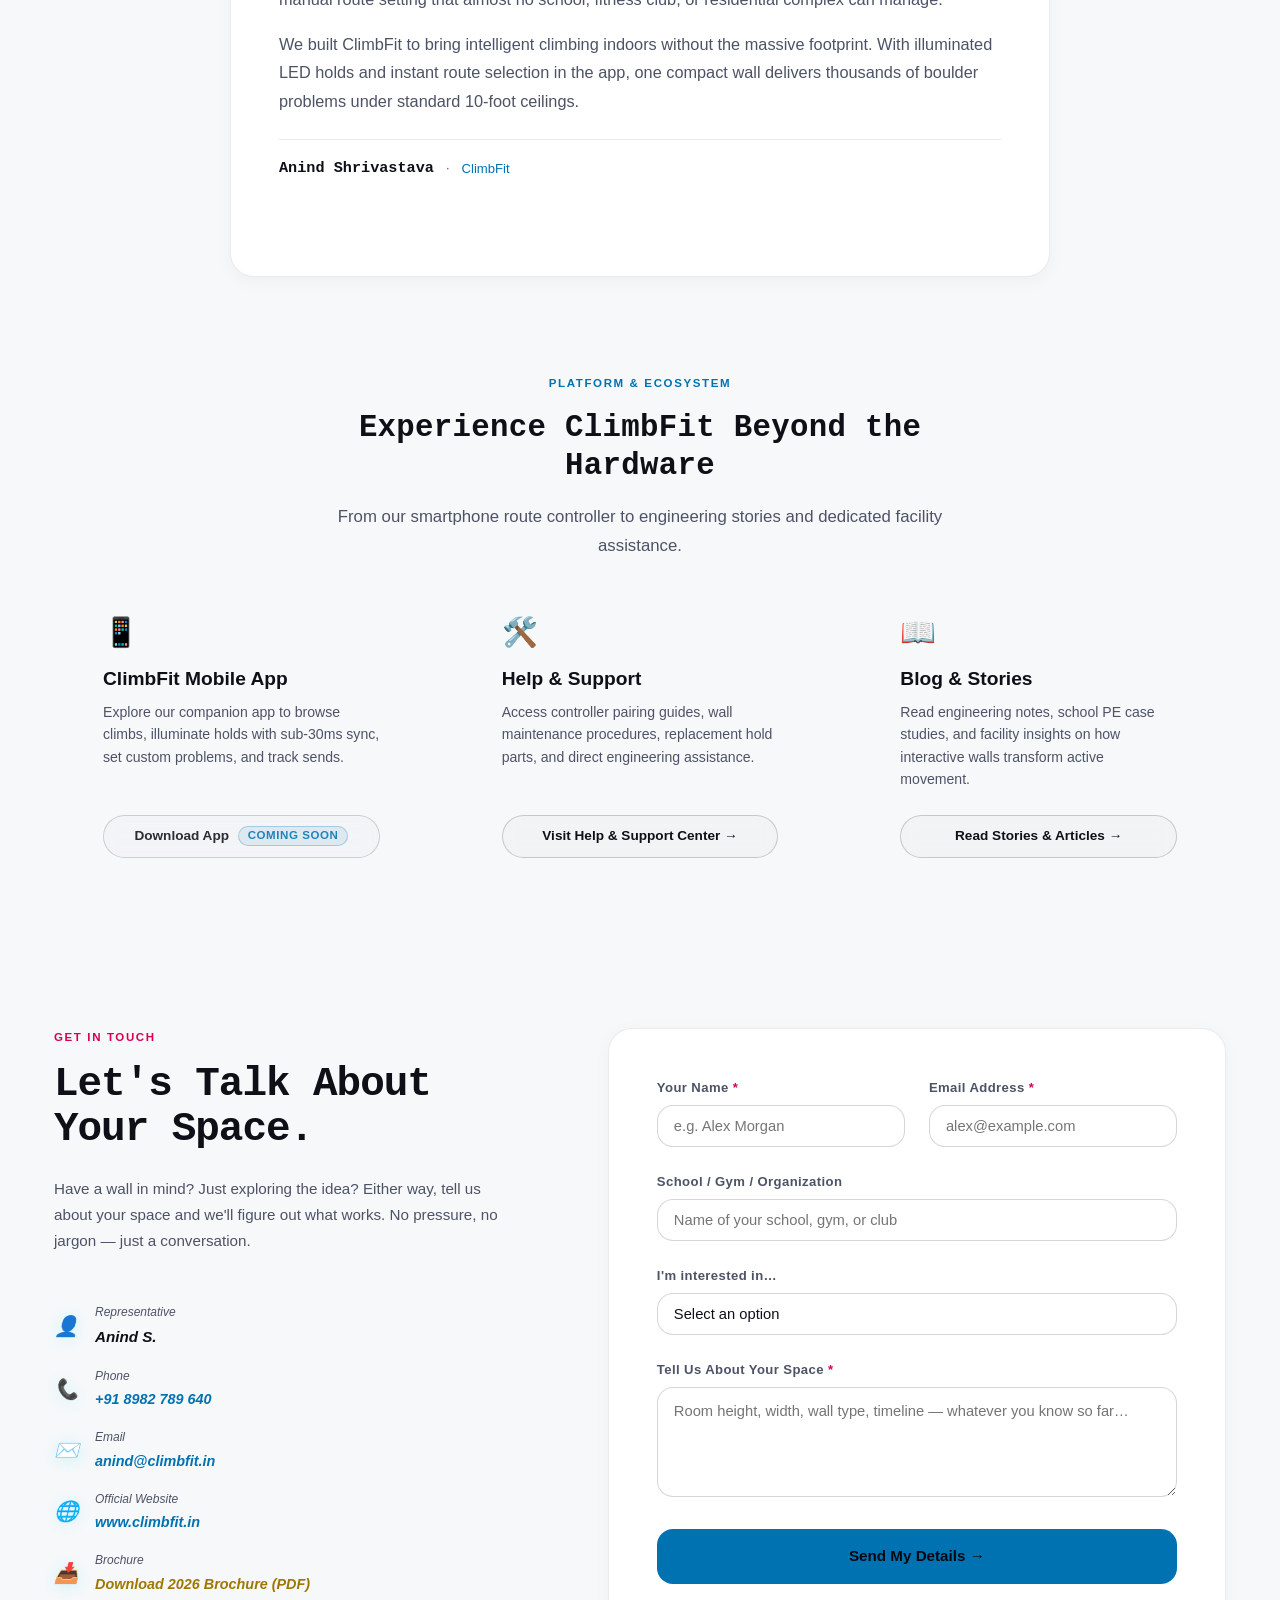
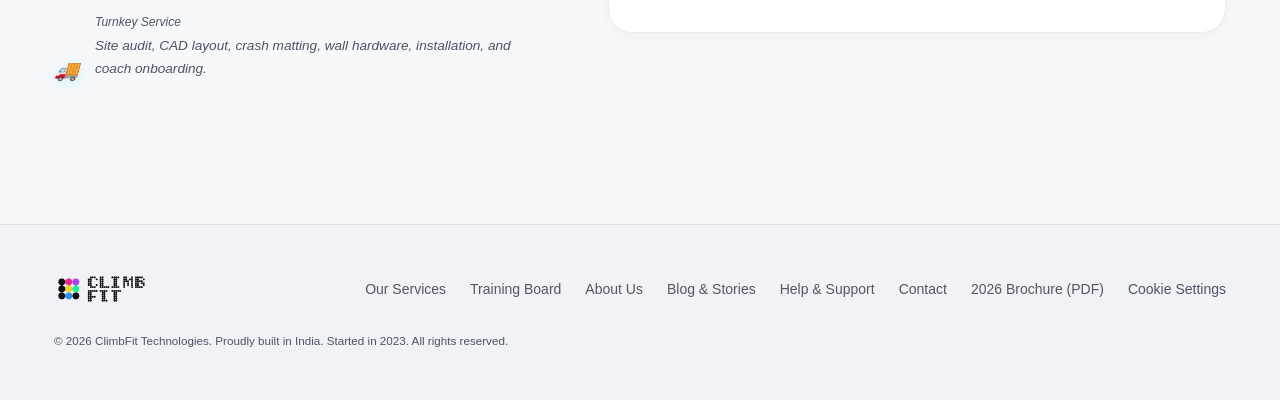
==== commit c9c108c2: "feat: polish header cta padding, add full blog experience, add coming soon app buttons, remove app p" ====
--- a/about.html
+++ b/about.html
@@ -421,10 +421,6 @@
             <a href="training-board.html" class="nav-dropdown-item" role="menuitem">
               <span class="dropdown-item-title">Modular Training Boards</span>
               <span class="dropdown-item-desc">Sizes S, M, L with RGB LED holds</span>
-            </a>
-            <a href="app.html" class="nav-dropdown-item" role="menuitem">
-              <span class="dropdown-item-title">ClimbFit Mobile App</span>
-              <span class="dropdown-item-desc">Route library, BLE sync &amp; problem setter</span>
             </a>
             <a href="services.html#custom-solutions" class="nav-dropdown-item" role="menuitem">
               <span class="dropdown-item-title">Custom Solutions</span>
@@ -589,7 +585,10 @@
                 Explore our companion app to browse climbs, illuminate holds with sub-30ms sync, set custom problems, and track sends.
               </p>
             </div>
-            <a href="app.html" class="btn btn-outline" style="font-size:0.85rem;padding:0.6rem 1.2rem;justify-content:center;">Download &amp; Explore the App →</a>
+            <button type="button" class="btn btn-outline coming-soon-btn" style="font-size:0.85rem;padding:0.6rem 1.2rem;justify-content:center;cursor:default;" aria-disabled="true">
+              <span>Download App</span>
+              <span class="badge-coming-soon">Coming Soon</span>
+            </button>
           </div>
 
           <div style="background:rgba(255,255,255,0.02);border:1px solid rgba(255,255,255,0.06);border-radius:var(--r-m);padding:var(--space-m) var(--space-l);display:flex;flex-direction:column;justify-content:space-between;">
@@ -761,7 +760,6 @@
       <nav class="footer-links" aria-label="Footer navigation">
         <a href="services.html">Our Services</a>
         <a href="training-board.html">Training Board</a>
-        <a href="app.html">Mobile App</a>
         <a href="about.html" aria-current="page">About Us</a>
         <a href="blog.html">Blog &amp; Stories</a>
         <a href="support.html">Help &amp; Support</a>
--- a/css/style.css
+++ b/css/style.css
@@ -332,38 +332,49 @@
 .nav-links a:focus-visible { box-shadow: var(--focus-ring); border-radius: 2px; }
 
 .nav-cta {
-  padding: 0.55rem 1.35rem;
+  display: inline-flex;
+  align-items: center;
+  justify-content: center;
+  padding: 0.44rem 1.15rem;
+  line-height: 1.2;
   border-radius: var(--r-xl);
-  background: rgba(255, 255, 255, 0.04);
-  border: 1px solid rgba(255, 255, 255, 0.12);
+  background: rgba(255, 255, 255, 0.05);
+  border: 1px solid rgba(255, 255, 255, 0.14);
   color: var(--text) !important;
   font-weight: 600;
-  font-size: 0.88rem;
+  font-size: 0.86rem;
+  letter-spacing: 0.01em;
+  white-space: nowrap;
   backdrop-filter: blur(12px);
   -webkit-backdrop-filter: blur(12px);
-  transition: all 0.25s var(--ease-out);
-  margin-left: 1.25rem;
+  transition: all 0.22s var(--ease-out);
+  margin-left: 0.25rem;
+  box-sizing: border-box;
+  text-decoration: none;
 }
 
 .nav-cta:hover {
   background: rgba(0, 229, 255, 0.08);
   border-color: rgba(0, 229, 255, 0.35);
   color: var(--accent-cyan) !important;
-  box-shadow: 0 0 16px rgba(0, 229, 255, 0.12);
+  box-shadow: 0 0 16px rgba(0, 229, 255, 0.14);
   transform: translateY(-1px);
 }
 .nav-cta::after { display: none !important; }
 
-[data-theme="light"] .nav-cta {
-  background: rgba(0, 0, 0, 0.03);
+[data-theme="light"] .nav-cta,
+body.light-theme .nav-cta {
+  background: rgba(0, 0, 0, 0.04);
   border-color: rgba(0, 0, 0, 0.14);
   color: #0e1017 !important;
 }
 
-[data-theme="light"] .nav-cta:hover {
+[data-theme="light"] .nav-cta:hover,
+body.light-theme .nav-cta:hover {
   background: rgba(0, 114, 178, 0.08);
   border-color: rgba(0, 114, 178, 0.35);
   color: #0072b2 !important;
+  box-shadow: 0 0 16px rgba(0, 114, 178, 0.15);
 }
 
 .nav-controls {
@@ -1865,4 +1876,256 @@
   .nav-dropdown-item {
     padding: 0.45rem 0 !important;
   }
-}
+  .nav-cta {
+    margin-left: 0 !important;
+    margin-top: 0.5rem;
+    width: 100%;
+    text-align: center;
+    padding: 0.75rem 1rem !important;
+    font-size: 0.92rem;
+  }
+}
+
+/* ── Coming Soon Button & Badges ───────────────────────── */
+.badge-coming-soon {
+  display: inline-flex;
+  align-items: center;
+  padding: 0.2rem 0.55rem;
+  font-size: 0.72rem;
+  font-weight: 700;
+  border-radius: 9999px;
+  background: rgba(0, 229, 255, 0.12);
+  color: var(--accent-cyan);
+  border: 1px solid rgba(0, 229, 255, 0.3);
+  text-transform: uppercase;
+  letter-spacing: 0.05em;
+  line-height: 1;
+}
+
+body.light-theme .badge-coming-soon,
+[data-theme="light"] .badge-coming-soon {
+  background: rgba(0, 114, 178, 0.1);
+  color: #0072b2;
+  border-color: rgba(0, 114, 178, 0.3);
+}
+
+.coming-soon-btn {
+  display: inline-flex;
+  align-items: center;
+  gap: 0.55rem;
+  cursor: default !important;
+  opacity: 0.88;
+  user-select: none;
+}
+
+.coming-soon-btn:hover {
+  transform: none !important;
+}
+
+/* ── Blog & Stories Page Styles ────────────────────────── */
+.blog-filter-bar {
+  display: flex;
+  align-items: center;
+  justify-content: space-between;
+  flex-wrap: wrap;
+  gap: 1rem;
+  margin-bottom: var(--space-l);
+  padding-bottom: 1.25rem;
+  border-bottom: 1px solid rgba(255, 255, 255, 0.08);
+}
+
+body.light-theme .blog-filter-bar,
+[data-theme="light"] .blog-filter-bar {
+  border-bottom-color: rgba(0, 0, 0, 0.08);
+}
+
+.blog-pills {
+  display: flex;
+  flex-wrap: wrap;
+  gap: 0.5rem;
+}
+
+.blog-pill-btn {
+  background: rgba(255, 255, 255, 0.04);
+  border: 1px solid rgba(255, 255, 255, 0.09);
+  color: var(--text-muted);
+  padding: 0.4rem 0.95rem;
+  border-radius: 9999px;
+  font-size: 0.82rem;
+  font-weight: 500;
+  cursor: pointer;
+  transition: all 0.2s ease;
+}
+
+.blog-pill-btn:hover,
+.blog-pill-btn.active {
+  background: rgba(0, 229, 255, 0.12);
+  border-color: rgba(0, 229, 255, 0.4);
+  color: var(--text);
+}
+
+body.light-theme .blog-pill-btn {
+  background: rgba(0, 0, 0, 0.04);
+  border-color: rgba(0, 0, 0, 0.1);
+}
+
+body.light-theme .blog-pill-btn:hover,
+body.light-theme .blog-pill-btn.active {
+  background: rgba(0, 114, 178, 0.1);
+  border-color: rgba(0, 114, 178, 0.4);
+  color: #0072b2;
+}
+
+.blog-search-box {
+  position: relative;
+  min-width: 260px;
+}
+
+.blog-search-box input {
+  width: 100%;
+  padding: 0.45rem 1rem 0.45rem 2.2rem;
+  border-radius: var(--r-xl);
+  border: 1px solid rgba(255, 255, 255, 0.12);
+  background: rgba(255, 255, 255, 0.04);
+  color: var(--text);
+  font-size: 0.85rem;
+  font-family: inherit;
+  outline: none;
+  transition: border-color 0.2s ease, background 0.2s ease;
+}
+
+.blog-search-box input:focus {
+  border-color: var(--accent-cyan);
+  background: rgba(255, 255, 255, 0.07);
+}
+
+.blog-search-icon {
+  position: absolute;
+  left: 0.75rem;
+  top: 50%;
+  transform: translateY(-50%);
+  color: var(--text-muted);
+  pointer-events: none;
+}
+
+/* Featured Lead Story */
+.featured-story-card {
+  display: grid;
+  grid-template-columns: 1.15fr 1fr;
+  gap: var(--space-l);
+  background: rgba(255, 255, 255, 0.02);
+  border: 1px solid rgba(255, 255, 255, 0.08);
+  border-radius: var(--r-l);
+  overflow: hidden;
+  margin-bottom: var(--space-xl);
+  transition: transform 0.3s ease, border-color 0.3s ease, box-shadow 0.3s ease;
+}
+
+.featured-story-card:hover {
+  border-color: rgba(0, 229, 255, 0.35);
+  box-shadow: 0 20px 48px rgba(0, 0, 0, 0.4), 0 0 24px rgba(0, 229, 255, 0.08);
+  transform: translateY(-3px);
+}
+
+.featured-story-img-wrap {
+  position: relative;
+  min-height: 340px;
+  overflow: hidden;
+}
+
+.featured-story-img-wrap img {
+  width: 100%;
+  height: 100%;
+  object-fit: cover;
+  transition: transform 0.6s cubic-bezier(0.16, 1, 0.3, 1);
+}
+
+.featured-story-card:hover .featured-story-img-wrap img {
+  transform: scale(1.04);
+}
+
+.featured-story-body {
+  padding: clamp(1.5rem, 3.5vw, 2.5rem);
+  display: flex;
+  flex-direction: column;
+  justify-content: center;
+}
+
+body.light-theme .featured-story-card {
+  background: #ffffff;
+  border-color: rgba(0, 0, 0, 0.08);
+  box-shadow: 0 10px 30px rgba(0, 0, 0, 0.06);
+}
+
+/* Modal Article Reader */
+.article-modal-backdrop {
+  position: fixed;
+  inset: 0;
+  background: rgba(6, 9, 16, 0.85);
+  backdrop-filter: blur(14px);
+  -webkit-backdrop-filter: blur(14px);
+  z-index: 1000;
+  display: flex;
+  align-items: center;
+  justify-content: center;
+  padding: 1.5rem;
+  opacity: 0;
+  visibility: hidden;
+  transition: opacity 0.28s ease, visibility 0.28s ease;
+}
+
+.article-modal-backdrop.is-open {
+  opacity: 1;
+  visibility: visible;
+}
+
+.article-modal-sheet {
+  background: var(--surface);
+  border: 1px solid rgba(255, 255, 255, 0.12);
+  border-radius: var(--r-l);
+  max-width: 780px;
+  width: 100%;
+  max-height: 90vh;
+  overflow-y: auto;
+  position: relative;
+  box-shadow: 0 25px 60px rgba(0, 0, 0, 0.6);
+  padding: clamp(1.8rem, 4vw, 3rem);
+  transform: translateY(20px) scale(0.98);
+  transition: transform 0.3s cubic-bezier(0.16, 1, 0.3, 1);
+}
+
+.article-modal-backdrop.is-open .article-modal-sheet {
+  transform: translateY(0) scale(1);
+}
+
+.article-modal-close {
+  position: absolute;
+  top: 1.25rem;
+  right: 1.25rem;
+  background: rgba(255, 255, 255, 0.06);
+  border: 1px solid rgba(255, 255, 255, 0.1);
+  color: var(--text);
+  width: 36px;
+  height: 36px;
+  border-radius: 50%;
+  cursor: pointer;
+  display: flex;
+  align-items: center;
+  justify-content: center;
+  font-size: 1.1rem;
+  transition: all 0.2s ease;
+}
+
+.article-modal-close:hover {
+  background: rgba(255, 255, 255, 0.15);
+  transform: rotate(90deg);
+}
+
+@media (max-width: 860px) {
+  .featured-story-card {
+    grid-template-columns: 1fr;
+  }
+  .featured-story-img-wrap {
+    min-height: 240px;
+  }
+}
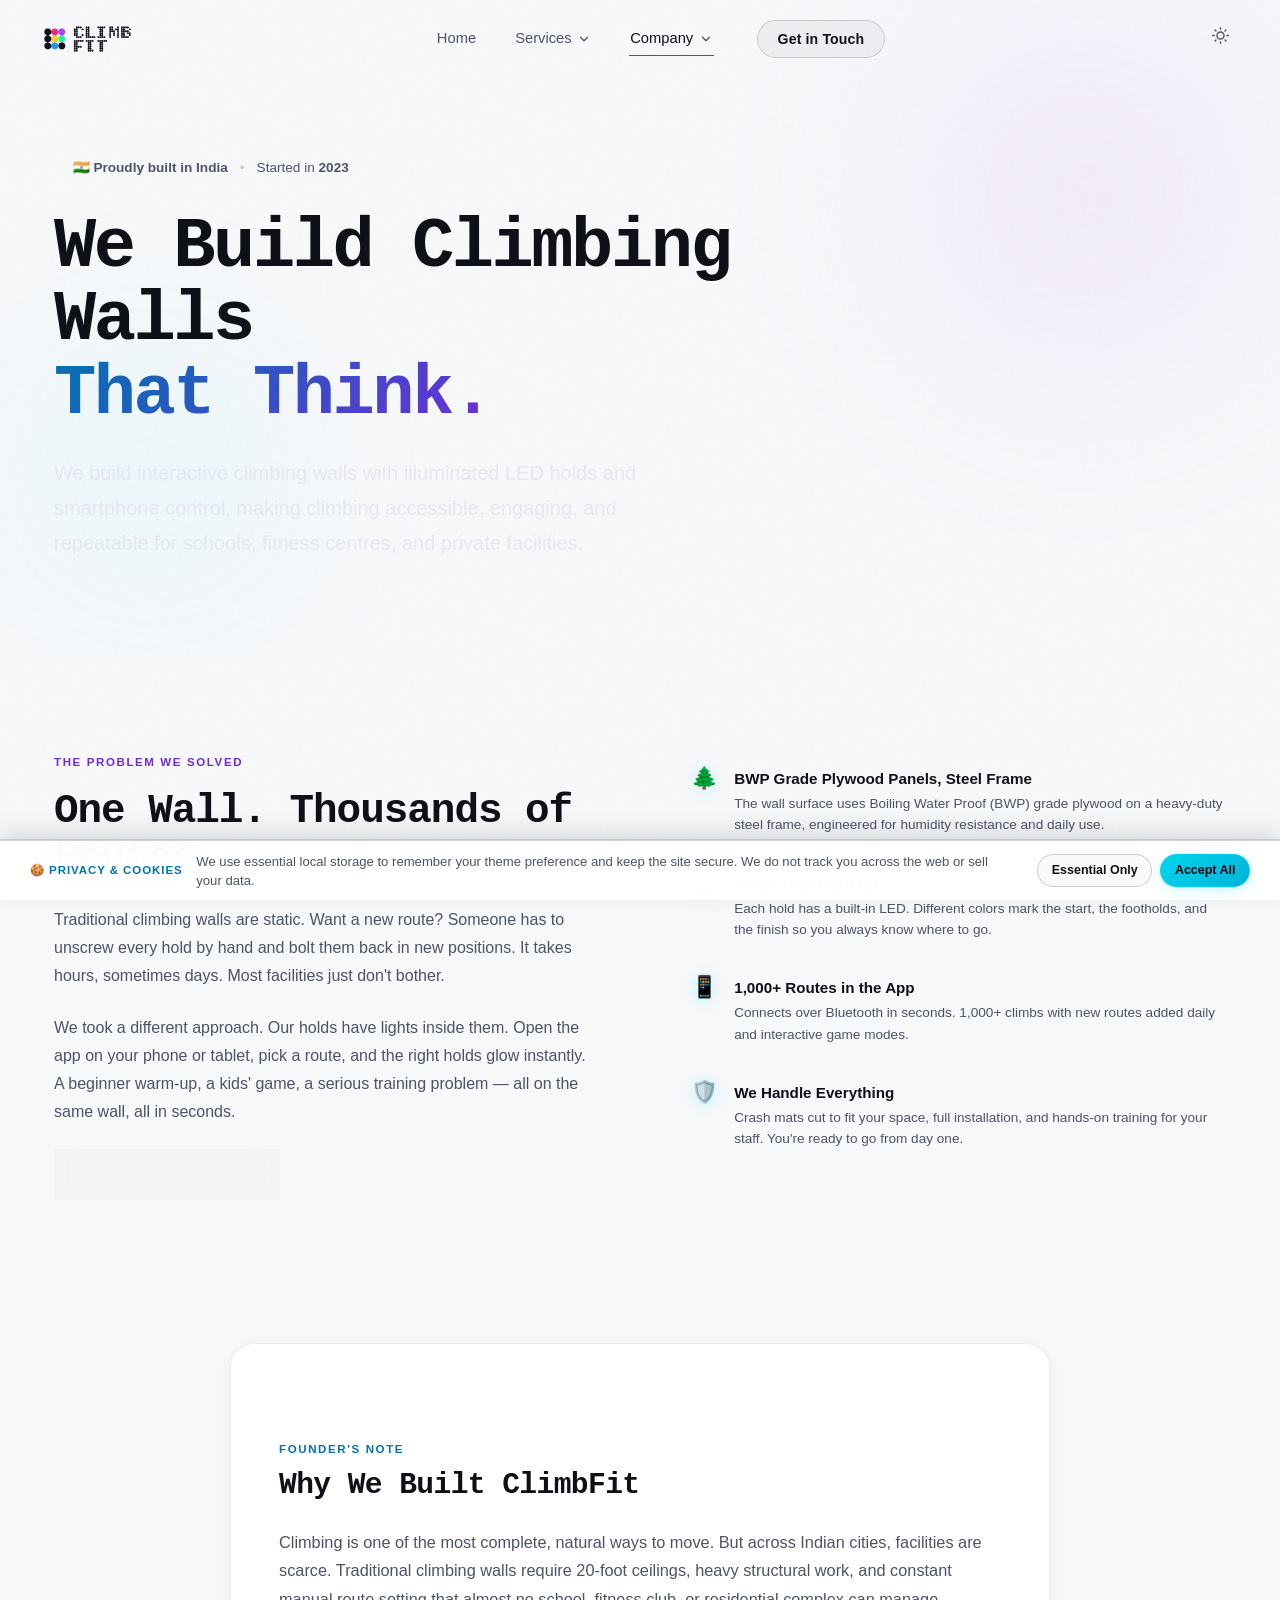
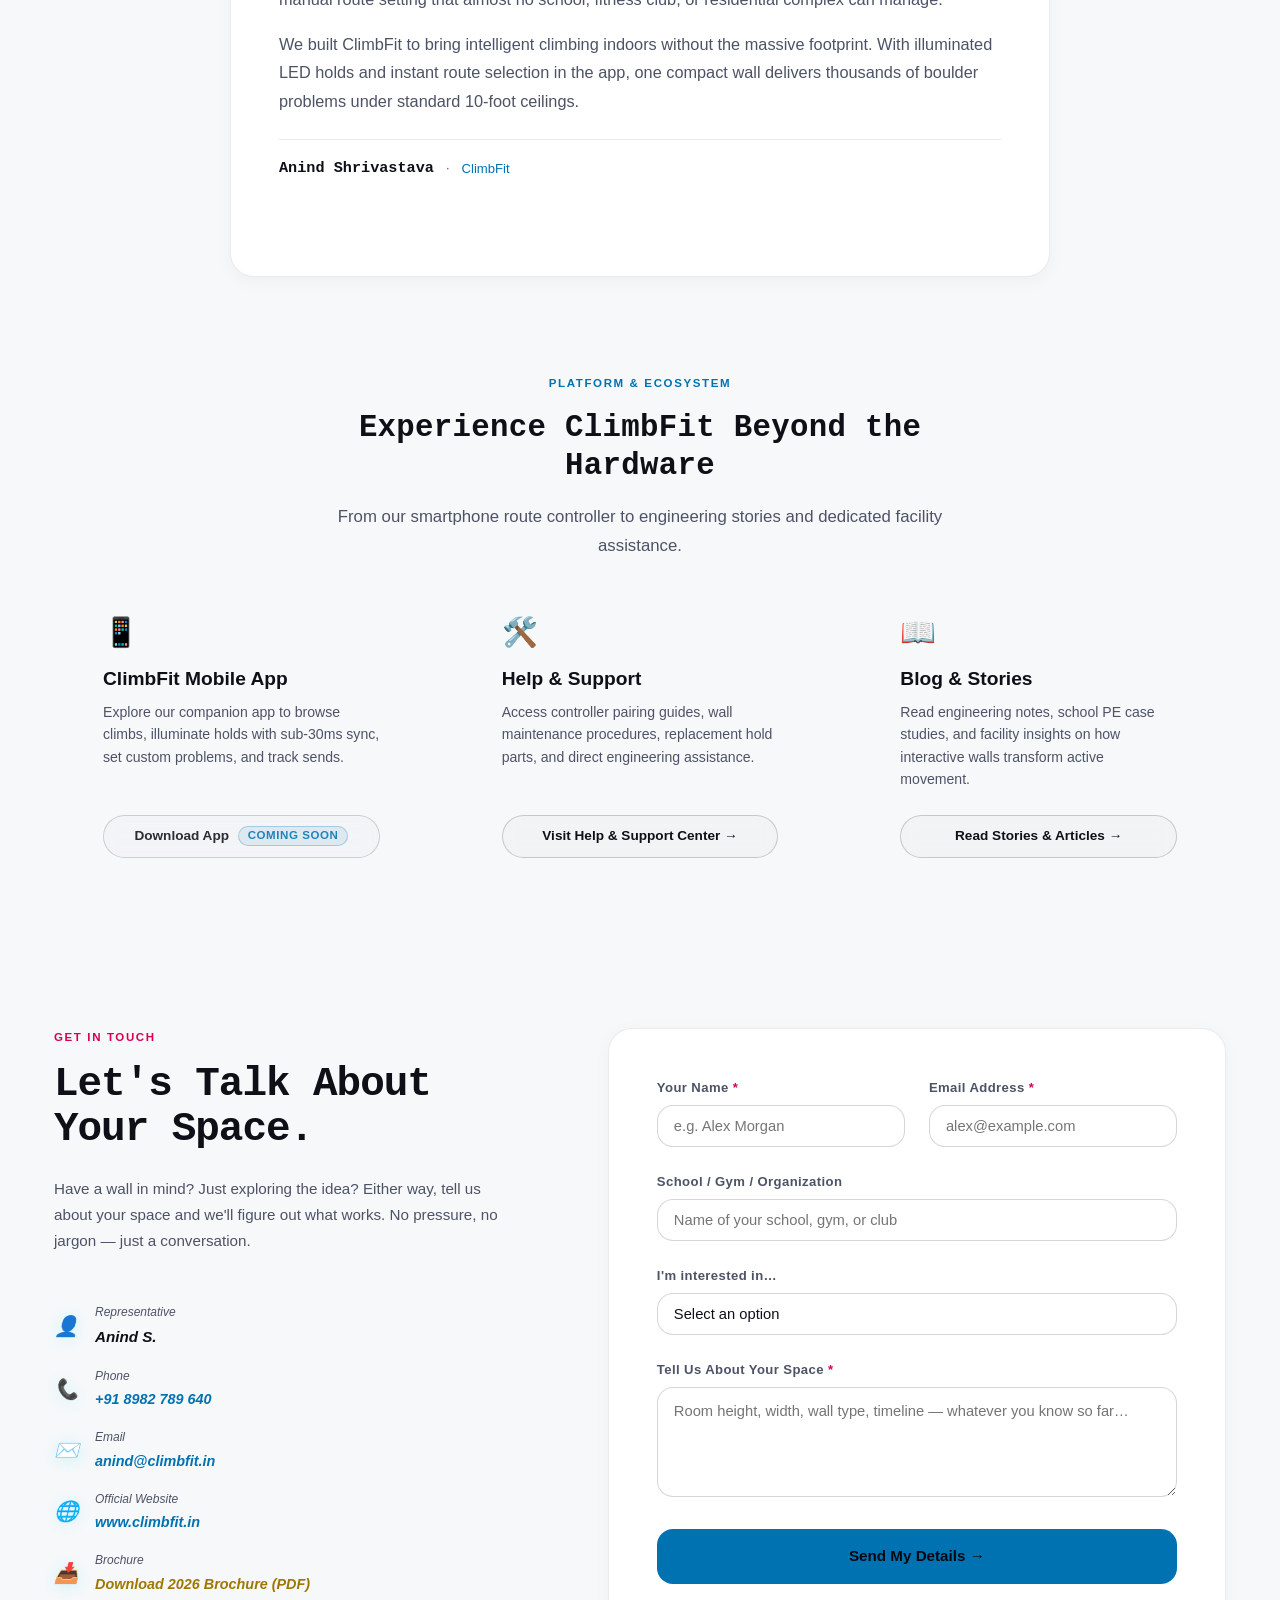
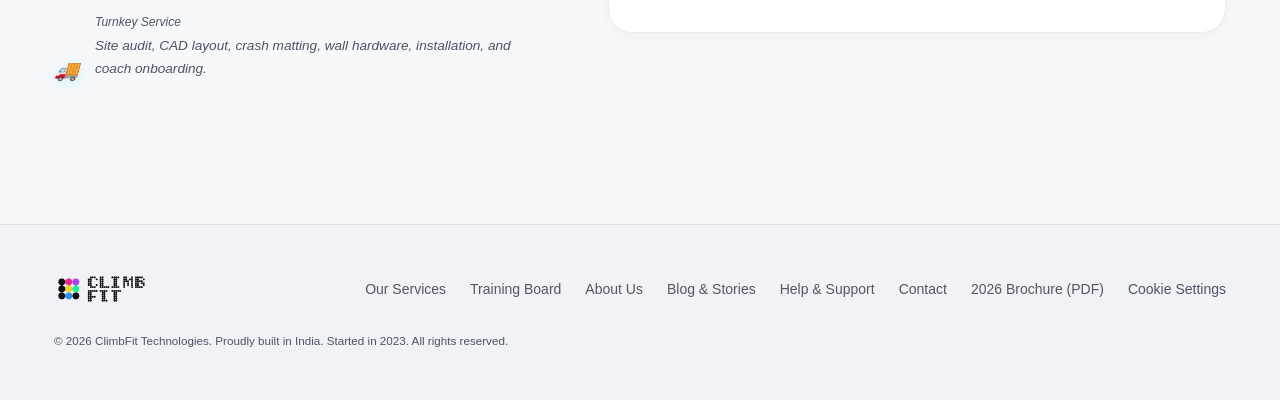
==== commit 7094e912: "feat: bento grid refinements, light mode support, mobile app in services dropdown, header CTA paddin" ====
--- a/about.html
+++ b/about.html
@@ -421,6 +421,10 @@
             <a href="training-board.html" class="nav-dropdown-item" role="menuitem">
               <span class="dropdown-item-title">Modular Training Boards</span>
               <span class="dropdown-item-desc">Sizes S, M, L with RGB LED holds</span>
+            </a>
+            <a href="training-board.html#mobile-app" class="nav-dropdown-item" role="menuitem">
+              <span class="dropdown-item-title">Mobile App</span>
+              <span class="dropdown-item-desc">Route setter, LED sync &amp; climber logbook</span>
             </a>
             <a href="services.html#custom-solutions" class="nav-dropdown-item" role="menuitem">
               <span class="dropdown-item-title">Custom Solutions</span>
--- a/css/style.css
+++ b/css/style.css
@@ -331,28 +331,31 @@
 }
 .nav-links a:focus-visible { box-shadow: var(--focus-ring); border-radius: 2px; }
 
+.nav-links a.nav-cta,
 .nav-cta {
   display: inline-flex;
   align-items: center;
   justify-content: center;
-  padding: 0.44rem 1.15rem;
-  line-height: 1.2;
+  padding: 0.5rem 1.25rem !important;
+  height: 38px;
+  line-height: 1;
   border-radius: var(--r-xl);
-  background: rgba(255, 255, 255, 0.05);
-  border: 1px solid rgba(255, 255, 255, 0.14);
+  background: rgba(255, 255, 255, 0.06);
+  border: 1px solid rgba(255, 255, 255, 0.15);
   color: var(--text) !important;
   font-weight: 600;
-  font-size: 0.86rem;
+  font-size: 0.88rem !important;
   letter-spacing: 0.01em;
   white-space: nowrap;
   backdrop-filter: blur(12px);
   -webkit-backdrop-filter: blur(12px);
   transition: all 0.22s var(--ease-out);
-  margin-left: 0.25rem;
+  margin-left: 0.4rem;
   box-sizing: border-box;
   text-decoration: none;
 }
 
+.nav-links a.nav-cta:hover,
 .nav-cta:hover {
   background: rgba(0, 229, 255, 0.08);
   border-color: rgba(0, 229, 255, 0.35);
@@ -360,8 +363,10 @@
   box-shadow: 0 0 16px rgba(0, 229, 255, 0.14);
   transform: translateY(-1px);
 }
+.nav-links a.nav-cta::after,
 .nav-cta::after { display: none !important; }
 
+[data-theme="light"] .nav-links a.nav-cta,
 [data-theme="light"] .nav-cta,
 body.light-theme .nav-cta {
   background: rgba(0, 0, 0, 0.04);
@@ -369,12 +374,17 @@
   color: #0e1017 !important;
 }
 
+[data-theme="light"] .nav-links a.nav-cta:hover,
 [data-theme="light"] .nav-cta:hover,
 body.light-theme .nav-cta:hover {
   background: rgba(0, 114, 178, 0.08);
   border-color: rgba(0, 114, 178, 0.35);
   color: #0072b2 !important;
   box-shadow: 0 0 16px rgba(0, 114, 178, 0.15);
+}
+
+#mobile-app {
+  scroll-margin-top: calc(var(--nav-h) + 1.5rem);
 }
 
 .nav-controls {
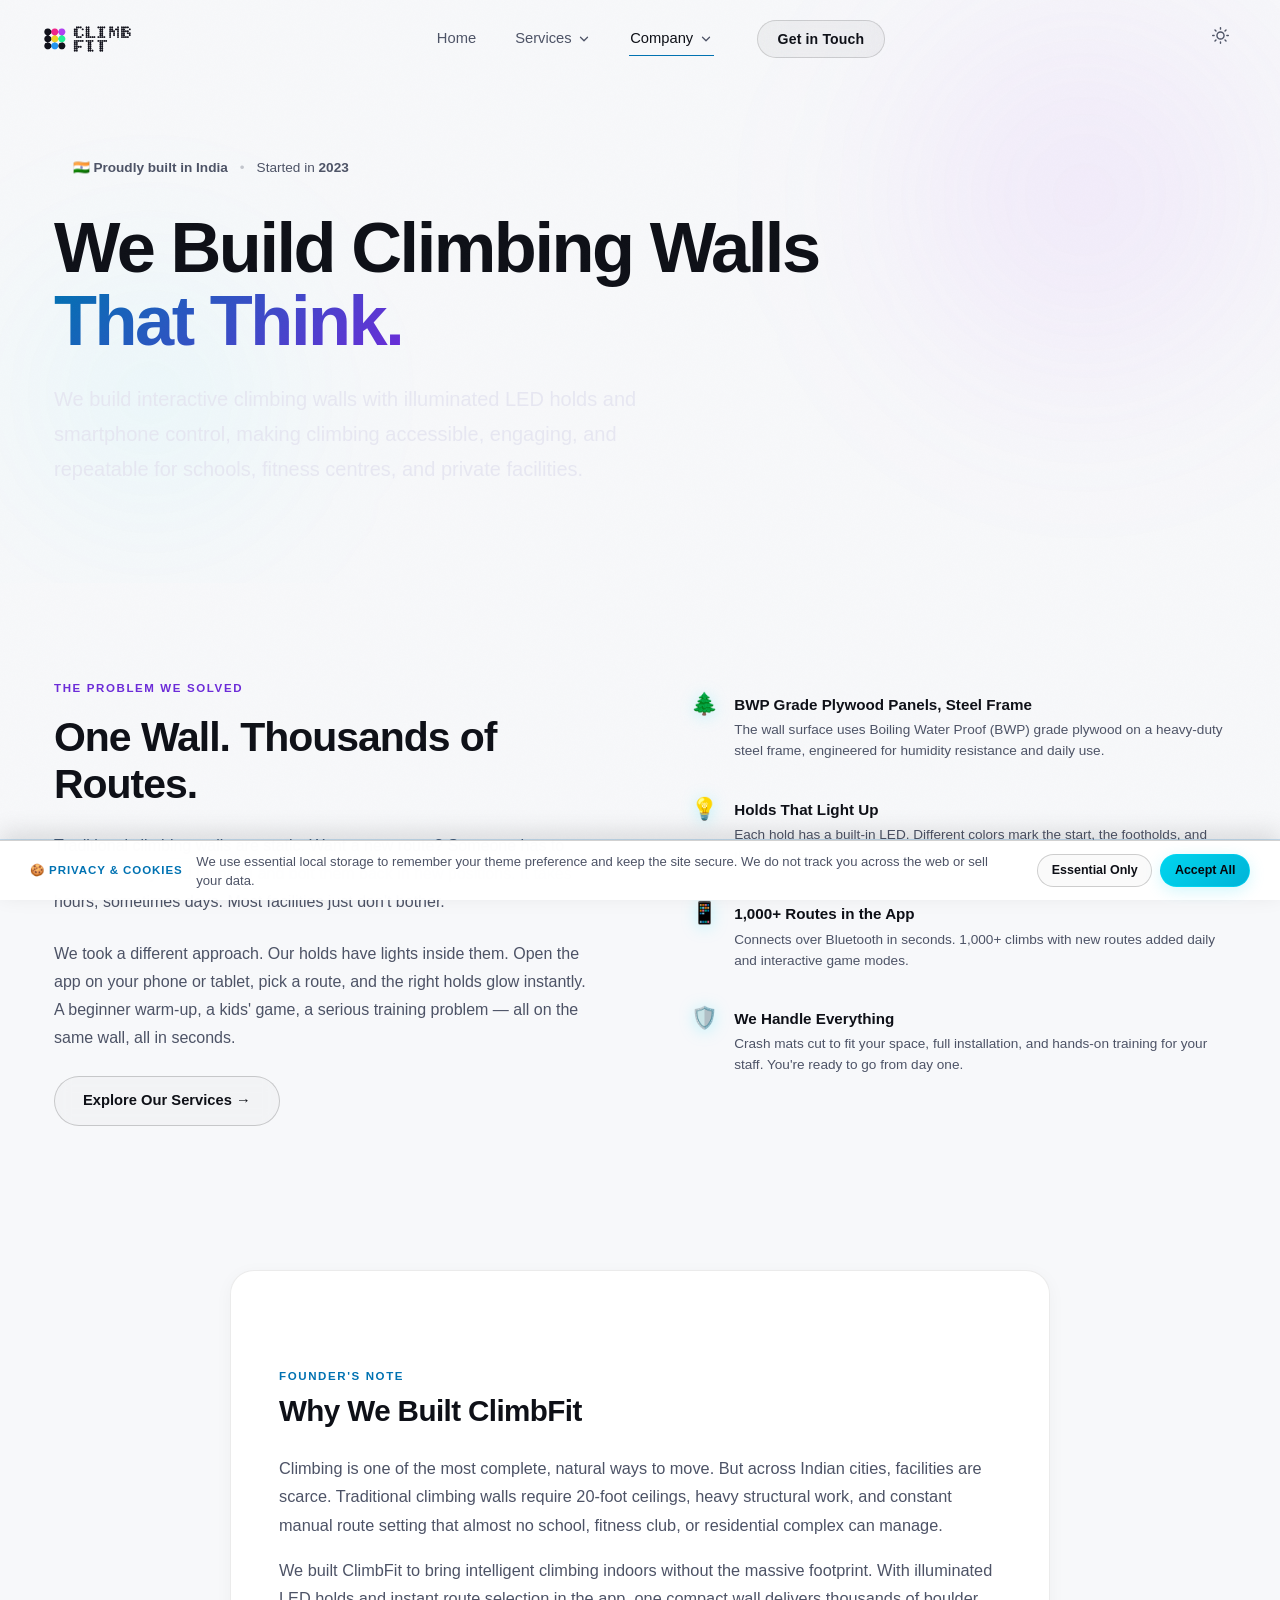
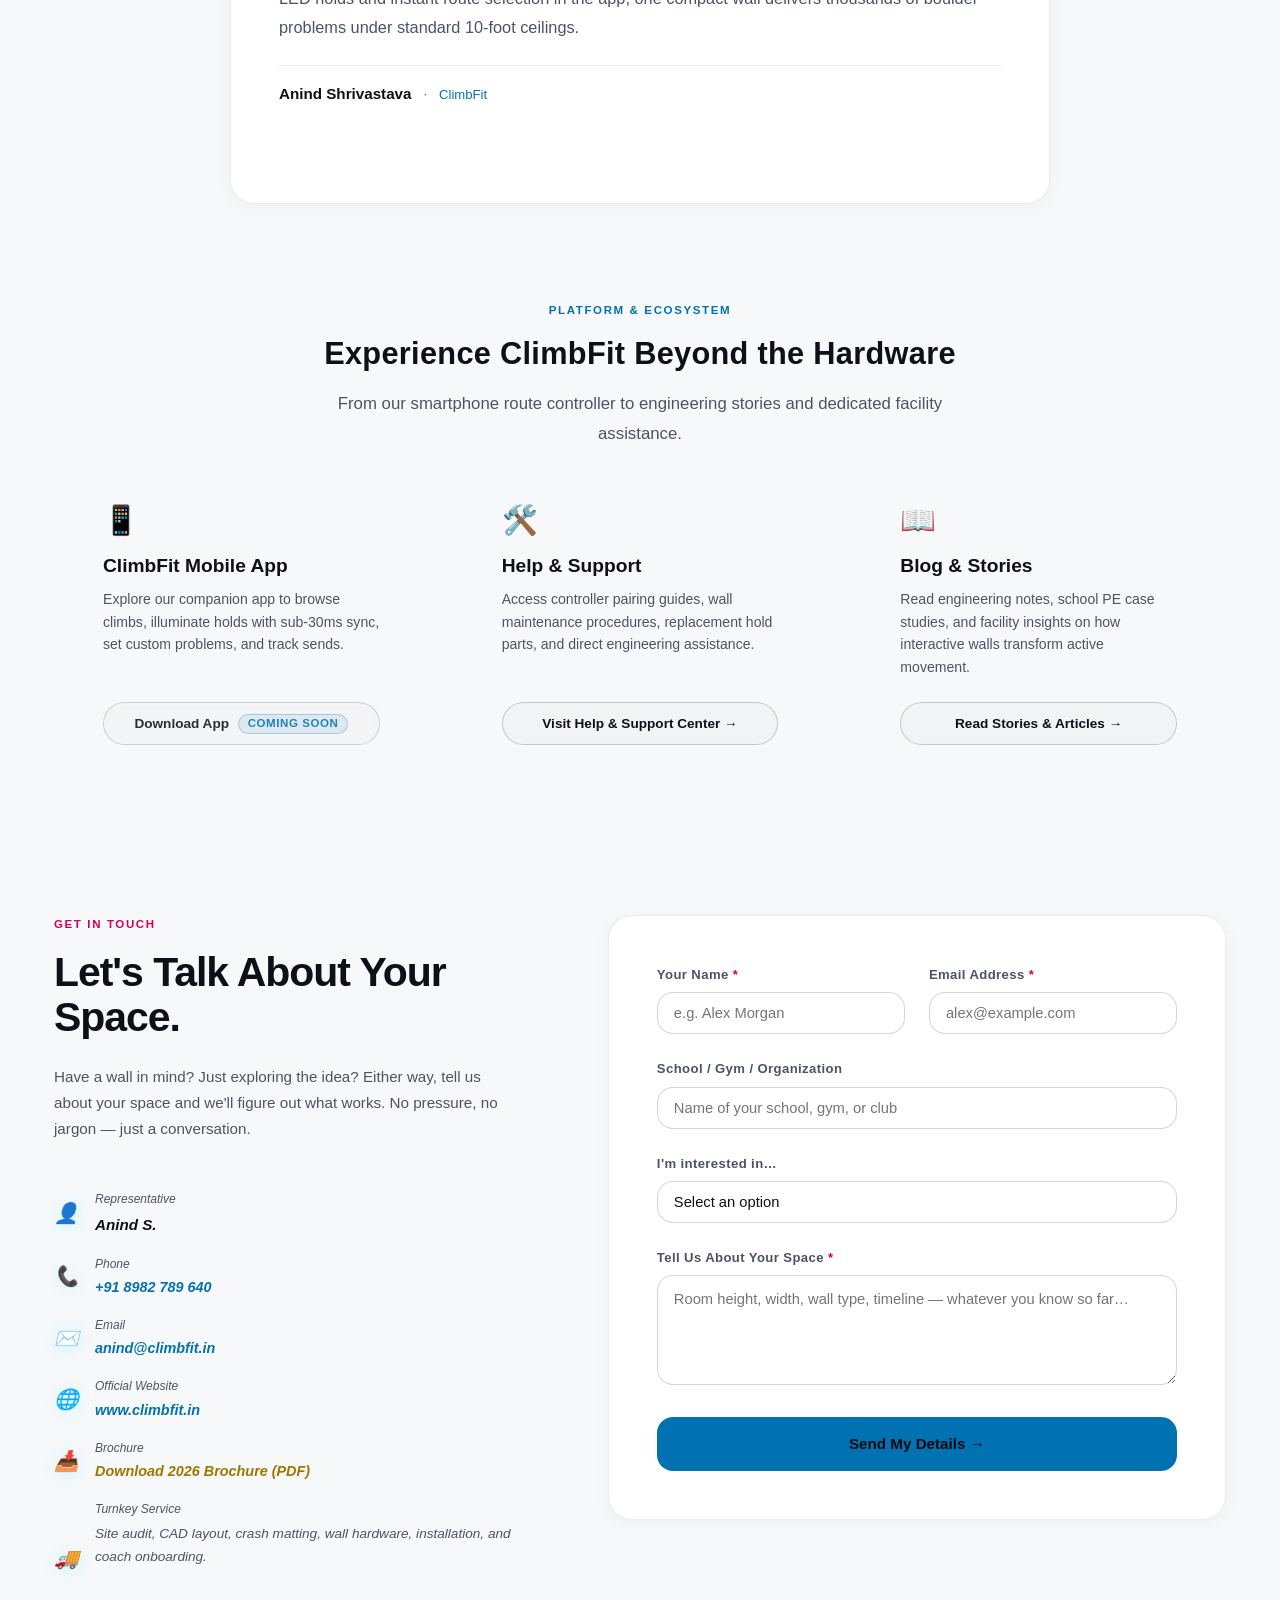
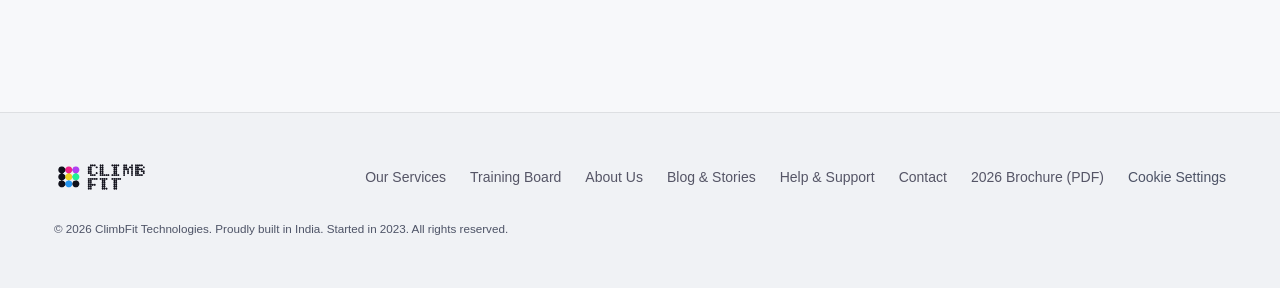
==== commit ee15c798: "style: standardize typography across all pages to Geist, Inter, and Bitcount for highlights" ====
--- a/about.html
+++ b/about.html
@@ -99,10 +99,11 @@
   }
   </script>
 
+  <!-- Fonts: Geist (Headings), Inter (Body), Bitcount (Highlights) -->
   <link rel="preconnect" href="https://fonts.googleapis.com">
   <link rel="preconnect" href="https://fonts.gstatic.com" crossorigin>
   <link
-    href="https://fonts.googleapis.com/css2?family=Bitcount:wght@100..900&family=Geist+Pixel&family=Inter:wght@300;400;500;600;700;800&display=swap"
+    href="https://fonts.googleapis.com/css2?family=Bitcount:wght@100..900&family=Geist:wght@300;400;500;600;700;800;900&family=Inter:wght@300;400;500;600;700;800&display=swap"
     rel="stylesheet">
   <link rel="stylesheet" href="css/style.css">
   <style>
@@ -308,7 +309,7 @@
       border: 1px solid rgba(255, 255, 255, 0.08);
       border-radius: var(--r-m);
       color: var(--text);
-      font-family: 'DM Sans', sans-serif;
+      font-family: var(--font-body);
       font-size: 0.92rem;
       padding: 0.75rem 1rem;
       outline: none;
@@ -358,7 +359,7 @@
       color: #080810;
       font-weight: 700;
       font-size: 0.95rem;
-      font-family: 'DM Sans', sans-serif;
+      font-family: var(--font-body);
       cursor: pointer;
       border: none;
       transition: box-shadow 0.25s, transform 0.2s;
--- a/css/style.css
+++ b/css/style.css
@@ -4,12 +4,13 @@
    ============================================================ */
 
 /* ----- Fonts ---------------------------------------------- */
-@import url('https://fonts.googleapis.com/css2?family=Bitcount:wght@100..900&family=Geist+Pixel&family=Inter:wght@300;400;500;600;700;800&display=swap');
+@import url('https://fonts.googleapis.com/css2?family=Bitcount:wght@100..900&family=Geist:wght@300;400;500;600;700;800;900&family=Inter:wght@300;400;500;600;700;800&display=swap');
 
 /* ----- Design Tokens -------------------------------------- */
 :root {
-  --font-display:   'Geist Pixel', 'Bitcount', monospace;
+  --font-display:   'Geist', -apple-system, BlinkMacSystemFont, 'Segoe UI', Roboto, sans-serif;
   --font-body:      'Inter', -apple-system, BlinkMacSystemFont, 'Segoe UI', Roboto, sans-serif;
+  --font-highlight: 'Bitcount', monospace;
 
   /* Dark mode (default) */
   --bg:             #080810;
@@ -651,9 +652,9 @@
   display: flex;
   align-items: center;
   justify-content: center;
-  font-family: var(--font-display);
-  font-weight: 800;
-  font-size: 1rem;
+  font-family: var(--font-highlight);
+  font-weight: 700;
+  font-size: 1.15rem;
   color: var(--accent-cyan);
   flex-shrink: 0;
   position: relative;
@@ -957,11 +958,11 @@
 }
 
 .service-accordion-num {
-  font-family: var(--font-display);
-  font-weight: 800;
-  font-size: 0.95rem;
+  font-family: var(--font-highlight);
+  font-weight: 700;
+  font-size: 1.05rem;
   color: var(--accent-cyan);
-  opacity: 0.75;
+  opacity: 0.85;
 }
 
 .service-accordion-item.is-active .service-accordion-num {
@@ -1158,9 +1159,9 @@
 }
 
 .turnkey-node-num {
-  font-family: var(--font-display);
-  font-size: 0.68rem;
-  font-weight: 800;
+  font-family: var(--font-highlight);
+  font-size: 0.78rem;
+  font-weight: 700;
   color: var(--accent-cyan);
   letter-spacing: 0.05em;
   line-height: 1;
@@ -1399,9 +1400,9 @@
   display: flex;
   align-items: center;
   justify-content: center;
-  font-family: var(--font-display);
-  font-weight: 800;
-  font-size: 1rem;
+  font-family: var(--font-highlight);
+  font-weight: 700;
+  font-size: 1.15rem;
   color: var(--accent-cyan);
   flex-shrink: 0;
   position: relative;
@@ -2139,3 +2140,491 @@
     min-height: 240px;
   }
 }
+
+/* ── Board Configurator Component (Reference Redesign) ─ */
+.board-config-section {
+  position: relative;
+  overflow: hidden;
+}
+
+.board-config-layout {
+  display: grid;
+  grid-template-columns: minmax(300px, 1.05fr) minmax(360px, 1.25fr);
+  gap: clamp(2rem, 5vw, 5rem);
+  align-items: center;
+  position: relative;
+}
+
+/* Left: Hold Matrix Graphic */
+.board-config-visual-col {
+  display: flex;
+  align-items: center;
+  justify-content: center;
+  position: relative;
+  min-height: 480px;
+}
+
+.board-config-glow {
+  position: absolute;
+  width: min(520px, 90%);
+  height: 320px;
+  border-radius: 50%;
+  pointer-events: none;
+  background: radial-gradient(ellipse at center, rgba(0, 255, 136, 0.08) 0%, rgba(0, 229, 255, 0.06) 40%, transparent 70%);
+  filter: blur(50px);
+  z-index: 1;
+}
+
+[data-theme="light"] .board-config-glow {
+  background: radial-gradient(ellipse at center, rgba(16, 185, 129, 0.08) 0%, rgba(14, 165, 233, 0.05) 45%, transparent 75%);
+}
+
+.board-config-visual-item {
+  display: none;
+  opacity: 0;
+  width: 100%;
+  position: relative;
+  z-index: 2;
+  flex-direction: column;
+  align-items: center;
+  justify-content: center;
+}
+
+.board-config-visual-item.active {
+  display: flex;
+  opacity: 1;
+  animation: boardConfigFade 0.35s cubic-bezier(0.16, 1, 0.3, 1) forwards;
+}
+
+@keyframes boardConfigFade {
+  0% {
+    opacity: 0;
+    transform: translateY(10px) scale(0.985);
+  }
+  100% {
+    opacity: 1;
+    transform: translateY(0) scale(1);
+  }
+}
+
+.board-config-img {
+  height: clamp(300px, 48vh, 480px);
+  width: auto;
+  max-width: 100%;
+  object-fit: contain;
+  filter: drop-shadow(0 18px 45px rgba(0, 0, 0, 0.55));
+  transition: transform 0.3s var(--ease-out);
+}
+
+.board-config-img:hover {
+  transform: translateY(-4px) scale(1.015);
+}
+
+[data-theme="light"] .board-config-img {
+  filter: drop-shadow(0 12px 30px rgba(0, 0, 0, 0.09));
+}
+
+.board-config-img-light { display: none; }
+[data-theme="light"] .board-config-img-dark { display: none; }
+[data-theme="light"] .board-config-img-light { display: block; }
+
+/* Bottom caption under hold grid */
+.board-config-bottom-caption {
+  margin-top: 1.25rem;
+  display: inline-flex;
+  align-items: center;
+  justify-content: center;
+  padding: 0.45rem 1.25rem;
+  border-radius: var(--r-xl);
+  background: rgba(255, 255, 255, 0.04);
+  border: 1px solid rgba(255, 255, 255, 0.08);
+  font-family: var(--font-highlight);
+  font-size: 0.88rem;
+  font-weight: 700;
+  letter-spacing: 0.06em;
+  text-transform: uppercase;
+  color: var(--text-muted);
+  text-align: center;
+  transition: all 0.25s var(--ease-out);
+}
+
+[data-theme="light"] .board-config-bottom-caption {
+  background: rgba(0, 0, 0, 0.04);
+  border-color: rgba(0, 0, 0, 0.08);
+  color: var(--text-muted);
+}
+
+/* Right: Details & Switcher */
+.board-config-detail-col {
+  display: flex;
+  flex-direction: column;
+  position: relative;
+  z-index: 2;
+}
+
+.board-config-header-row {
+  margin-bottom: 0.75rem;
+}
+
+/* Size Switcher */
+.board-config-picker-wrap {
+  margin-bottom: 1.5rem;
+}
+
+.board-config-picker-label {
+  font-size: 0.72rem;
+  font-weight: 700;
+  text-transform: uppercase;
+  letter-spacing: 0.08em;
+  color: var(--text-muted);
+  display: block;
+  margin-bottom: 0.5rem;
+}
+
+.board-config-pills {
+  display: inline-flex;
+  gap: 0.5rem;
+  background: rgba(255, 255, 255, 0.03);
+  padding: 0.3rem;
+  border-radius: var(--r-xl);
+  border: 1px solid rgba(255, 255, 255, 0.08);
+  width: fit-content;
+  max-width: 100%;
+}
+
+[data-theme="light"] .board-config-pills {
+  background: rgba(0, 0, 0, 0.03);
+  border-color: rgba(0, 0, 0, 0.08);
+}
+
+.board-config-pill-btn {
+  display: flex;
+  flex-direction: column;
+  align-items: center;
+  padding: 0.55rem 1.25rem;
+  border-radius: var(--r-l);
+  border: 1px solid transparent;
+  background: transparent;
+  color: var(--text-muted);
+  font-family: var(--font-body);
+  cursor: pointer;
+  transition: all 0.22s var(--ease-out);
+  text-align: center;
+  white-space: nowrap;
+}
+
+.board-config-pill-btn strong,
+.board-config-pill-btn .pill-size {
+  font-size: 0.88rem;
+  color: var(--text);
+  font-weight: 700;
+  line-height: 1.2;
+}
+
+.board-config-pill-btn span,
+.board-config-pill-btn .pill-dim {
+  font-size: 0.72rem;
+  color: var(--text-muted);
+  margin-top: 1px;
+}
+
+.board-config-pill-btn:hover {
+  color: var(--text);
+  background: rgba(255, 255, 255, 0.05);
+}
+
+.board-config-pill-btn.active {
+  background: #00ff88;
+  border-color: #00ff88;
+  box-shadow: 0 0 20px rgba(0, 255, 136, 0.35);
+}
+
+.board-config-pill-btn.active strong,
+.board-config-pill-btn.active .pill-size {
+  color: #060913;
+}
+
+.board-config-pill-btn.active span,
+.board-config-pill-btn.active .pill-dim {
+  color: rgba(6, 9, 19, 0.85);
+  font-weight: 600;
+}
+
+[data-theme="light"] .board-config-pill-btn:hover {
+  background: rgba(0, 0, 0, 0.04);
+}
+
+[data-theme="light"] .board-config-pill-btn.active {
+  background: #10b981;
+  border-color: #10b981;
+  box-shadow: 0 4px 14px rgba(16, 185, 129, 0.25);
+}
+
+[data-theme="light"] .board-config-pill-btn.active strong,
+[data-theme="light"] .board-config-pill-btn.active .pill-size {
+  color: #ffffff;
+}
+
+[data-theme="light"] .board-config-pill-btn.active span,
+[data-theme="light"] .board-config-pill-btn.active .pill-dim {
+  color: rgba(255, 255, 255, 0.9);
+}
+
+/* Category Eyebrow & Badges */
+.board-config-eyebrow {
+  display: flex;
+  align-items: center;
+  gap: 0.65rem;
+  margin-bottom: 0.75rem;
+  flex-wrap: wrap;
+}
+
+.board-config-dash-label {
+  font-size: 0.76rem;
+  font-weight: 700;
+  letter-spacing: 0.08em;
+  text-transform: uppercase;
+  color: var(--accent-cyan);
+  display: inline-flex;
+  align-items: center;
+  gap: 0.45rem;
+}
+
+.board-config-popular-badge {
+  font-size: 0.65rem;
+  font-weight: 700;
+  letter-spacing: 0.06em;
+  text-transform: uppercase;
+  padding: 0.2rem 0.55rem;
+  border-radius: var(--r-xl);
+  border: 1px solid rgba(0, 229, 255, 0.4);
+  color: var(--accent-cyan);
+  background: rgba(0, 229, 255, 0.05);
+}
+
+/* Big Title & Subtitle */
+.board-config-title {
+  font-family: var(--font-display);
+  font-size: clamp(2.2rem, 4.2vw, 3.4rem);
+  font-weight: 800;
+  line-height: 1.1;
+  letter-spacing: -0.03em;
+  color: var(--text);
+  margin: 0 0 0.65rem 0;
+}
+
+.board-config-subtitle {
+  font-size: clamp(1.1rem, 1.8vw, 1.35rem);
+  font-weight: 600;
+  color: var(--text);
+  margin: 0 0 1rem 0;
+  line-height: 1.35;
+}
+
+.board-config-desc {
+  font-size: 0.95rem;
+  color: var(--text-muted);
+  line-height: 1.65;
+  margin: 0 0 1.75rem 0;
+  max-width: 540px;
+}
+
+/* Price / Highlight area */
+.board-config-highlight-wrap {
+  margin-bottom: 1.75rem;
+}
+
+.board-config-highlight-val {
+  font-family: var(--font-highlight);
+  font-size: clamp(2.1rem, 3.6vw, 2.85rem);
+  font-weight: 700;
+  color: #00ff88;
+  line-height: 1.1;
+  letter-spacing: 0.02em;
+  display: flex;
+  align-items: baseline;
+  gap: 0.5rem;
+}
+
+[data-theme="light"] .board-config-highlight-val {
+  color: #059669;
+}
+
+.board-config-highlight-val small {
+  font-family: var(--font-body);
+  font-size: 0.95rem;
+  font-weight: 600;
+  color: var(--text-muted);
+  letter-spacing: 0;
+}
+
+.board-config-highlight-sub {
+  font-size: 0.84rem;
+  color: var(--text-muted);
+  margin-top: 0.35rem;
+}
+
+/* Divider rule */
+.board-config-divider {
+  width: 100%;
+  height: 1px;
+  background: rgba(255, 255, 255, 0.08);
+  margin-bottom: 1.75rem;
+}
+
+[data-theme="light"] .board-config-divider {
+  background: rgba(0, 0, 0, 0.08);
+}
+
+/* Action CTAs */
+.board-config-actions {
+  display: flex;
+  align-items: center;
+  gap: 1rem;
+  margin-bottom: 1.75rem;
+  flex-wrap: wrap;
+}
+
+.board-config-btn-primary {
+  background: #ffffff;
+  color: #080810;
+  border: 1px solid #ffffff;
+  font-weight: 700;
+  padding: 0.85rem 1.75rem;
+  border-radius: var(--r-m);
+  transition: all 0.25s var(--ease-out);
+  display: inline-flex;
+  align-items: center;
+  gap: 0.5rem;
+  cursor: pointer;
+  text-decoration: none;
+}
+
+.board-config-btn-primary:hover {
+  background: #f0f0f5;
+  transform: translateY(-2px);
+  box-shadow: 0 8px 24px rgba(255, 255, 255, 0.2);
+}
+
+[data-theme="light"] .board-config-btn-primary {
+  background: #0e1017;
+  color: #ffffff;
+  border-color: #0e1017;
+}
+
+[data-theme="light"] .board-config-btn-primary:hover {
+  background: #1e2230;
+  box-shadow: 0 8px 24px rgba(0, 0, 0, 0.15);
+}
+
+.board-config-btn-secondary {
+  background: transparent;
+  color: var(--text);
+  border: 1px solid rgba(255, 255, 255, 0.18);
+  font-weight: 600;
+  padding: 0.85rem 1.5rem;
+  border-radius: var(--r-m);
+  transition: all 0.25s var(--ease-out);
+  display: inline-flex;
+  align-items: center;
+  gap: 0.5rem;
+  cursor: pointer;
+  text-decoration: none;
+}
+
+.board-config-btn-secondary:hover {
+  border-color: rgba(255, 255, 255, 0.4);
+  background: rgba(255, 255, 255, 0.04);
+  transform: translateY(-2px);
+}
+
+[data-theme="light"] .board-config-btn-secondary {
+  border-color: rgba(0, 0, 0, 0.18);
+}
+
+[data-theme="light"] .board-config-btn-secondary:hover {
+  border-color: rgba(0, 0, 0, 0.4);
+  background: rgba(0, 0, 0, 0.03);
+}
+
+/* Bullet list with cyan dashes */
+.board-config-bullets {
+  list-style: none;
+  padding: 0;
+  margin: 0;
+  display: flex;
+  flex-direction: column;
+  gap: 0.5rem;
+}
+
+.board-config-bullet-item {
+  display: flex;
+  align-items: center;
+  gap: 0.65rem;
+  font-size: 0.88rem;
+  color: var(--text-muted);
+}
+
+.board-config-bullet-dash {
+  color: var(--accent-cyan);
+  font-weight: 800;
+  font-size: 1rem;
+}
+
+[data-theme="light"] .board-config-bullet-dash {
+  color: #0284c7;
+}
+
+/* Dynamic content panel */
+.board-config-content-panel {
+  display: none;
+  opacity: 0;
+}
+
+.board-config-content-panel.active {
+  display: block;
+  opacity: 1;
+  animation: boardConfigFade 0.35s cubic-bezier(0.16, 1, 0.3, 1) forwards;
+}
+
+/* Responsive */
+@media (max-width: 960px) {
+  .board-config-layout {
+    grid-template-columns: 1fr;
+    gap: 2.5rem;
+  }
+  .board-config-visual-col {
+    min-height: auto;
+    padding-bottom: 0.5rem;
+  }
+  .board-config-img {
+    height: clamp(240px, 42vh, 360px);
+  }
+  .board-config-pills {
+    width: 100%;
+    display: grid;
+    grid-template-columns: repeat(3, 1fr);
+  }
+  .board-config-pill-btn {
+    padding: 0.5rem 0.35rem;
+  }
+  .board-config-actions {
+    flex-direction: column;
+    width: 100%;
+  }
+  .board-config-btn-primary,
+  .board-config-btn-secondary,
+  .board-config-actions .btn {
+    width: 100%;
+    justify-content: center;
+  }
+}
+
+/* ----- Highlight Typography (Bitcount) --------------------- */
+.font-highlight,
+.font-bitcount,
+.highlight-font,
+.metric-badge dd,
+.metric-item dd {
+  font-family: var(--font-highlight) !important;
+}
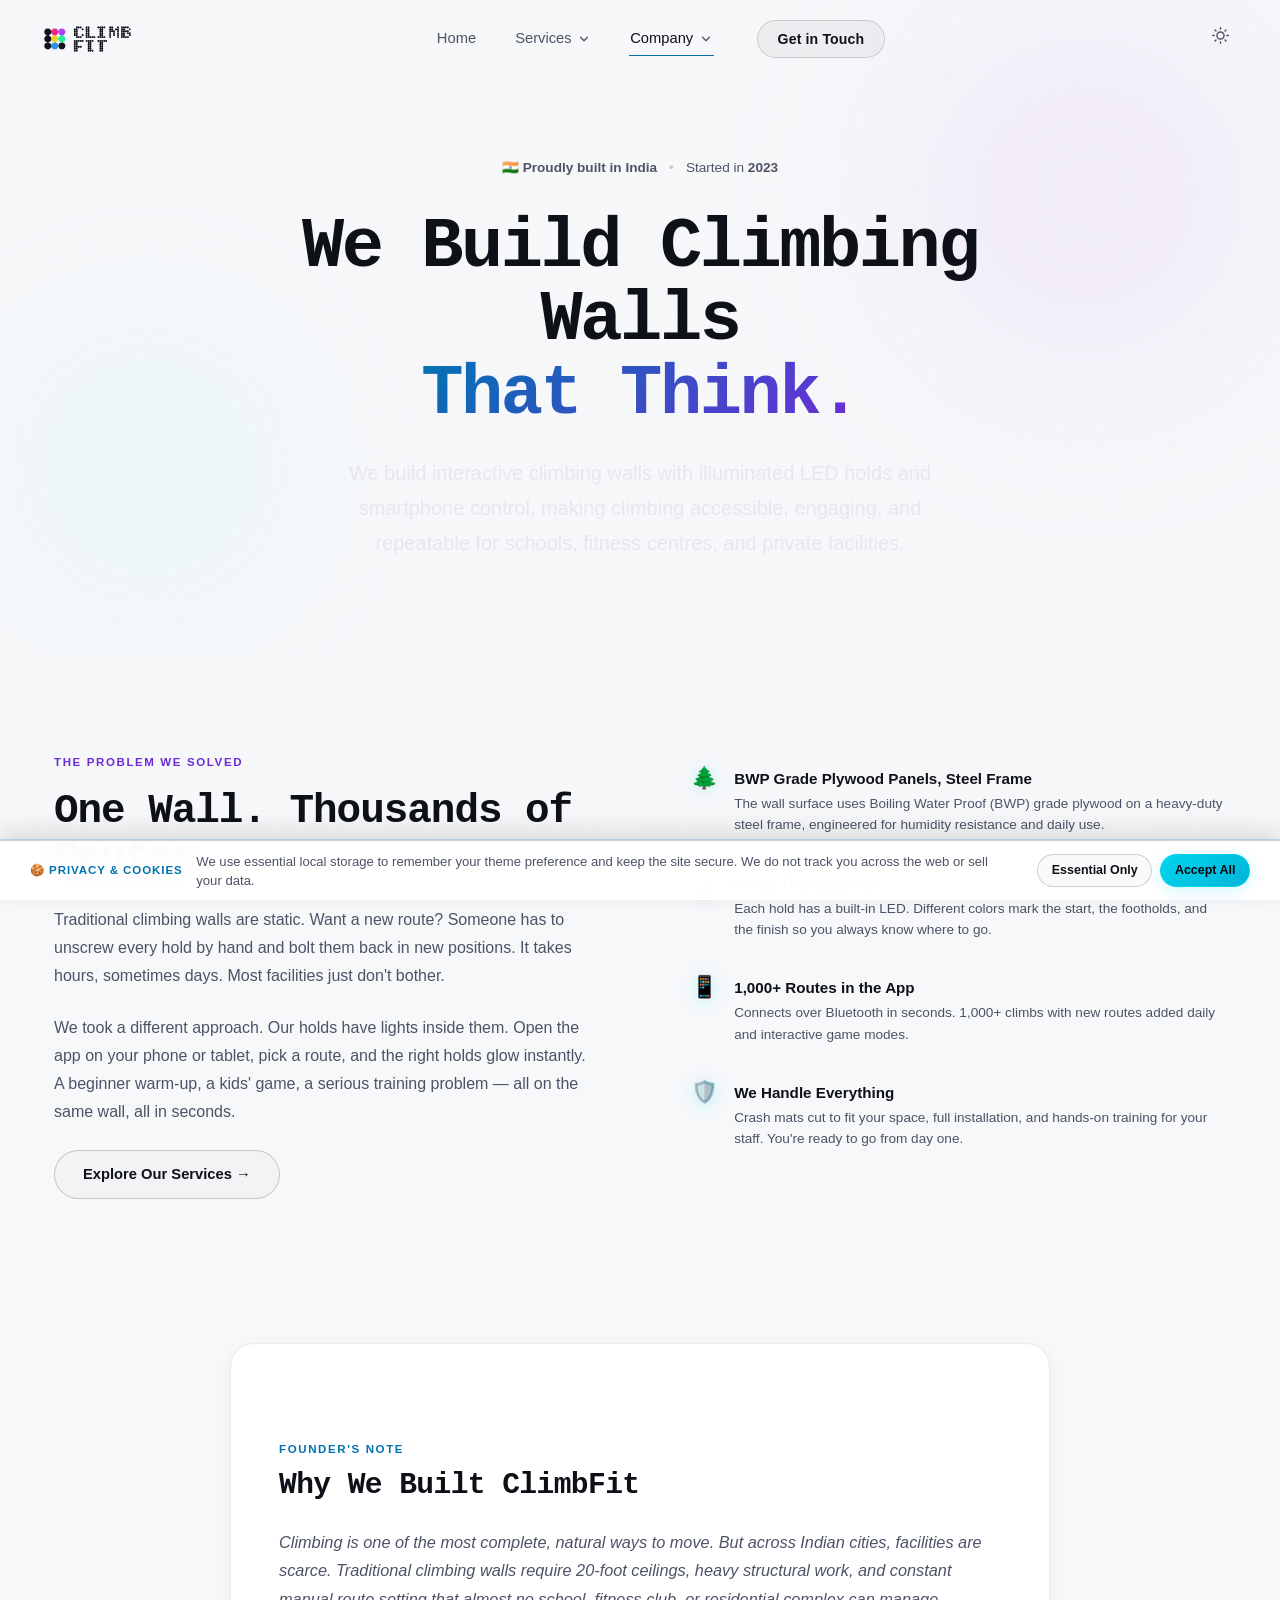
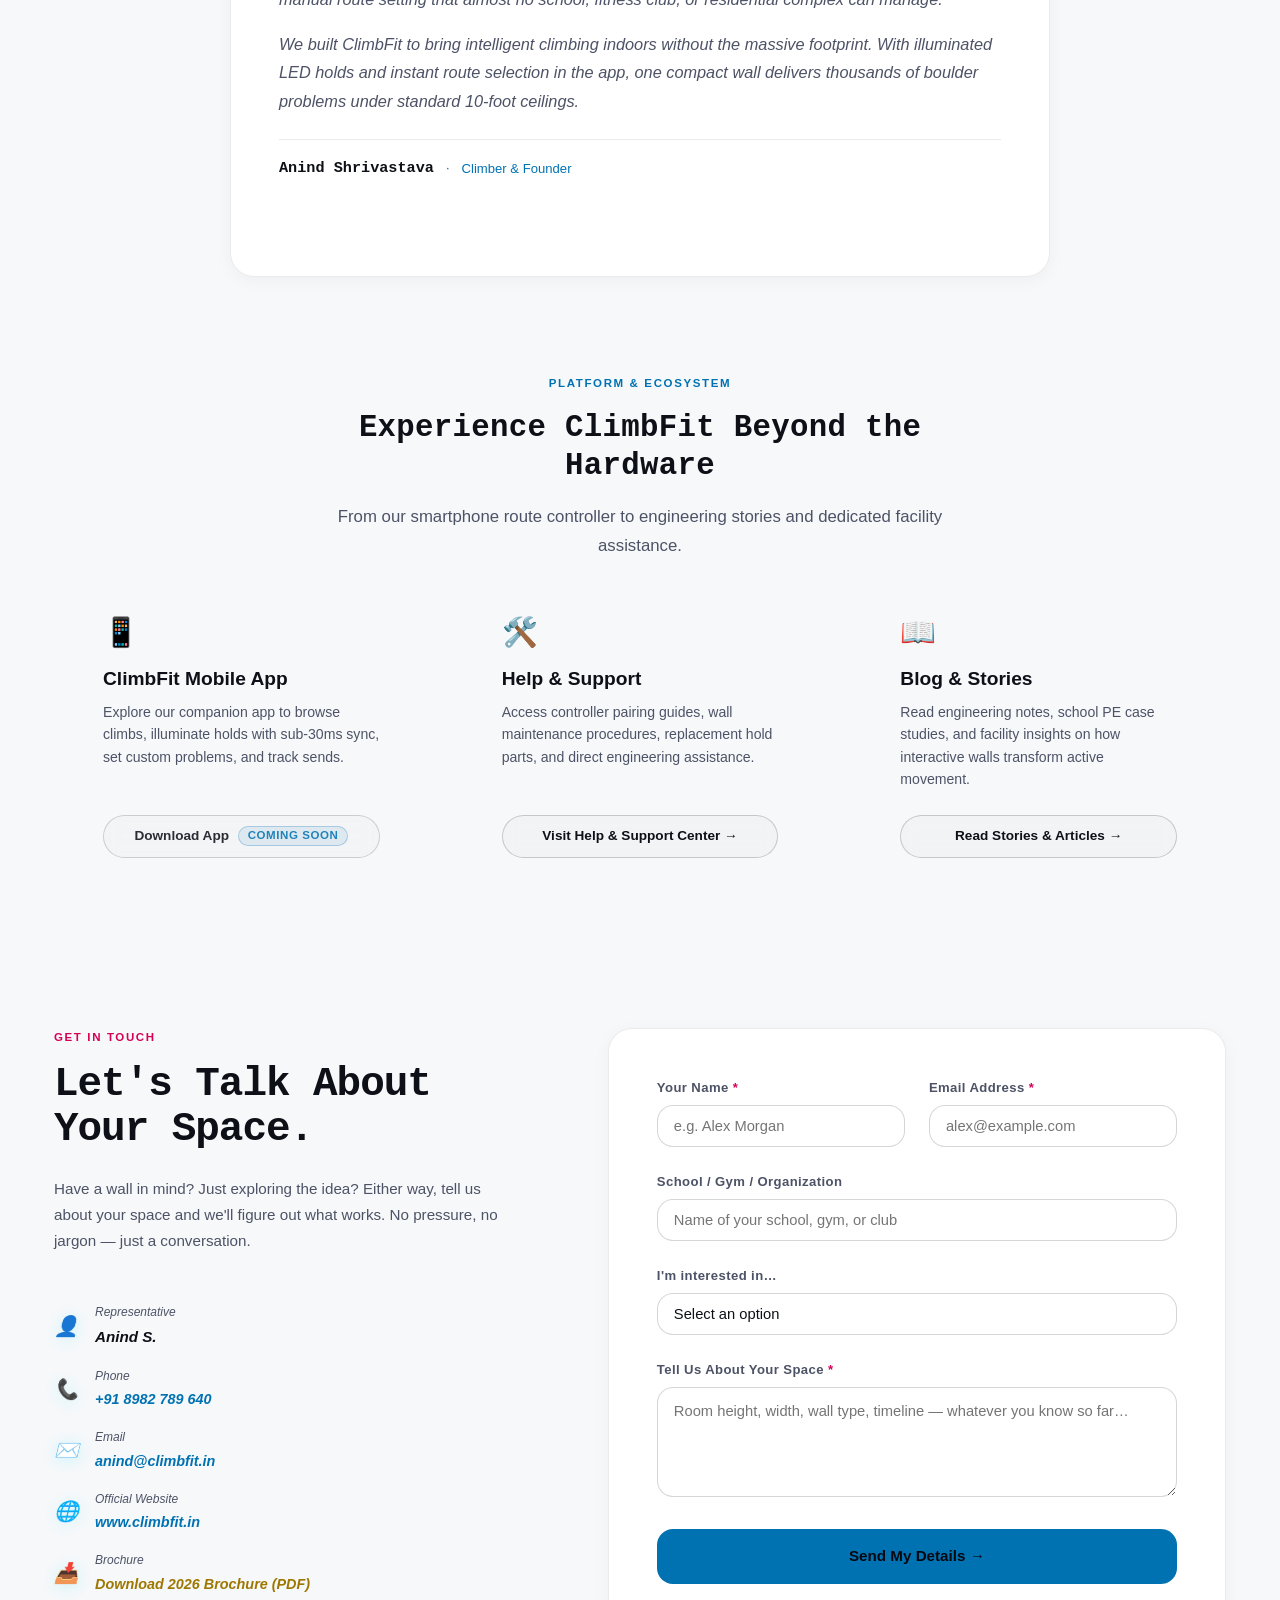
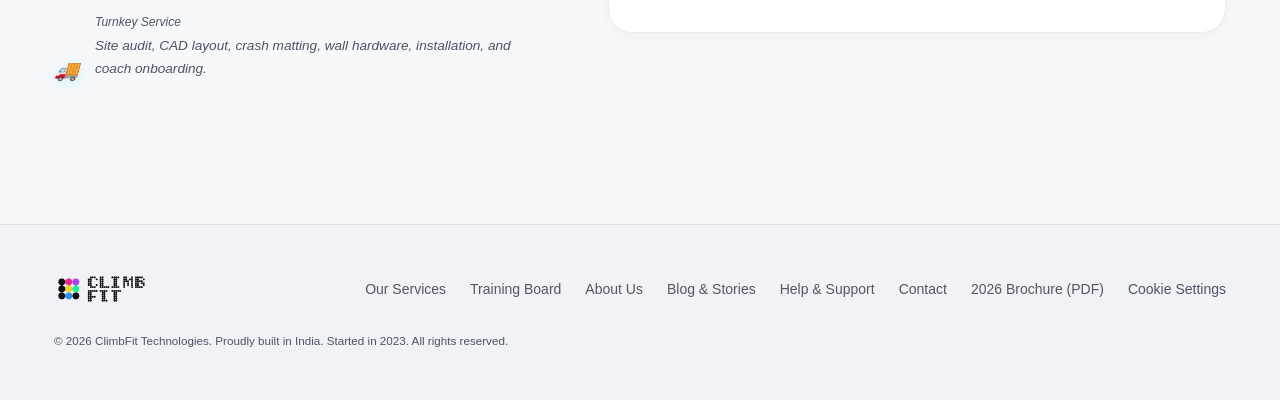
==== commit 0a31e3bf: "style(about): center align hero, italicize founder note body, update role to Climber & Founder" ====
--- a/about.html
+++ b/about.html
@@ -119,6 +119,7 @@
       padding-top: calc(var(--nav-h) + 4.5rem);
       padding-bottom: var(--space-xl);
       position: relative; overflow: hidden;
+      text-align: center;
     }
     .about-hero-orb-1 {
       width: 550px; height: 550px;
@@ -130,7 +131,13 @@
       background: radial-gradient(circle, rgba(0,229,255,0.08) 0%, transparent 70%);
       bottom: 0; left: -40px;
     }
-    .about-hero-inner { max-width: 780px; position: relative; z-index: 1; }
+    .about-hero-inner {
+      max-width: 780px;
+      position: relative;
+      z-index: 1;
+      margin: 0 auto;
+      text-align: center;
+    }
     .about-hero-inner h1 {
       font-family: var(--font-display);
       font-weight: 800;
@@ -142,6 +149,7 @@
     .about-hero-inner p {
       font-size: clamp(1.05rem, 1.8vw, 1.25rem);
       color: rgba(228,228,240,0.85); line-height: 1.75; max-width: 650px;
+      margin: 0 auto;
     }
 
     /* ── Mission split ────────────────────────────── */
@@ -216,6 +224,7 @@
       color: var(--text-muted);
       font-size: 1.02rem;
       line-height: 1.75;
+      font-style: italic;
     }
     .story-block p + p { margin-top: 1rem; }
     .story-sig {
@@ -564,7 +573,7 @@
           <div class="story-sig">
             <span class="story-sig-name">Anind Shrivastava</span>
             <span style="color:var(--text-muted);font-size:0.8rem;">·</span>
-            <span class="story-sig-role">ClimbFit</span>
+            <span class="story-sig-role">Climber &amp; Founder</span>
           </div>
         </article>
       </div>
--- a/css/style.css
+++ b/css/style.css
@@ -4,13 +4,12 @@
    ============================================================ */
 
 /* ----- Fonts ---------------------------------------------- */
-@import url('https://fonts.googleapis.com/css2?family=Bitcount:wght@100..900&family=Geist:wght@300;400;500;600;700;800;900&family=Inter:wght@300;400;500;600;700;800&display=swap');
+@import url('https://fonts.googleapis.com/css2?family=Bitcount:wght@100..900&family=Geist+Pixel&family=Inter:wght@300;400;500;600;700;800&display=swap');
 
 /* ----- Design Tokens -------------------------------------- */
 :root {
-  --font-display:   'Geist', -apple-system, BlinkMacSystemFont, 'Segoe UI', Roboto, sans-serif;
+  --font-display:   'Geist Pixel', 'Bitcount', monospace;
   --font-body:      'Inter', -apple-system, BlinkMacSystemFont, 'Segoe UI', Roboto, sans-serif;
-  --font-highlight: 'Bitcount', monospace;
 
   /* Dark mode (default) */
   --bg:             #080810;
@@ -652,9 +651,9 @@
   display: flex;
   align-items: center;
   justify-content: center;
-  font-family: var(--font-highlight);
-  font-weight: 700;
-  font-size: 1.15rem;
+  font-family: var(--font-display);
+  font-weight: 800;
+  font-size: 1rem;
   color: var(--accent-cyan);
   flex-shrink: 0;
   position: relative;
@@ -958,11 +957,11 @@
 }
 
 .service-accordion-num {
-  font-family: var(--font-highlight);
-  font-weight: 700;
-  font-size: 1.05rem;
+  font-family: var(--font-display);
+  font-weight: 800;
+  font-size: 0.95rem;
   color: var(--accent-cyan);
-  opacity: 0.85;
+  opacity: 0.75;
 }
 
 .service-accordion-item.is-active .service-accordion-num {
@@ -1159,9 +1158,9 @@
 }
 
 .turnkey-node-num {
-  font-family: var(--font-highlight);
-  font-size: 0.78rem;
-  font-weight: 700;
+  font-family: var(--font-display);
+  font-size: 0.68rem;
+  font-weight: 800;
   color: var(--accent-cyan);
   letter-spacing: 0.05em;
   line-height: 1;
@@ -1400,9 +1399,9 @@
   display: flex;
   align-items: center;
   justify-content: center;
-  font-family: var(--font-highlight);
-  font-weight: 700;
-  font-size: 1.15rem;
+  font-family: var(--font-display);
+  font-weight: 800;
+  font-size: 1rem;
   color: var(--accent-cyan);
   flex-shrink: 0;
   position: relative;
@@ -2234,14 +2233,14 @@
   display: inline-flex;
   align-items: center;
   justify-content: center;
-  padding: 0.45rem 1.25rem;
+  padding: 0.4rem 1.15rem;
   border-radius: var(--r-xl);
   background: rgba(255, 255, 255, 0.04);
   border: 1px solid rgba(255, 255, 255, 0.08);
-  font-family: var(--font-highlight);
-  font-size: 0.88rem;
-  font-weight: 700;
-  letter-spacing: 0.06em;
+  font-family: var(--font-body);
+  font-size: 0.8rem;
+  font-weight: 600;
+  letter-spacing: 0.05em;
   text-transform: uppercase;
   color: var(--text-muted);
   text-align: center;
@@ -2263,22 +2262,55 @@
 }
 
 .board-config-header-row {
-  margin-bottom: 0.75rem;
+  margin-bottom: 0.65rem;
+}
+
+/* Category Tag: Small uppercase tracker text (cyan accent color) */
+.board-config-tag {
+  font-size: 0.75rem;
+  font-weight: 700;
+  letter-spacing: 0.14em;
+  text-transform: uppercase;
+  color: var(--accent-cyan);
+  display: inline-block;
+}
+
+[data-theme="light"] .board-config-tag {
+  color: #0072b2;
+}
+
+/* Big Title & Subtitle */
+.board-config-title {
+  font-family: var(--font-display);
+  font-size: clamp(2.1rem, 3.8vw, 3.1rem);
+  font-weight: 800;
+  line-height: 1.15;
+  letter-spacing: -0.025em;
+  color: var(--text);
+  margin: 0 0 0.85rem 0;
+}
+
+.board-config-desc {
+  font-size: 1.02rem;
+  color: var(--text-muted);
+  line-height: 1.6;
+  margin: 0 0 1.6rem 0;
+  max-width: 520px;
 }
 
 /* Size Switcher */
 .board-config-picker-wrap {
-  margin-bottom: 1.5rem;
+  margin-bottom: 1.35rem;
 }
 
 .board-config-picker-label {
   font-size: 0.72rem;
   font-weight: 700;
   text-transform: uppercase;
-  letter-spacing: 0.08em;
+  letter-spacing: 0.1em;
   color: var(--text-muted);
   display: block;
-  margin-bottom: 0.5rem;
+  margin-bottom: 0.55rem;
 }
 
 .board-config-pills {
@@ -2301,7 +2333,7 @@
   display: flex;
   flex-direction: column;
   align-items: center;
-  padding: 0.55rem 1.25rem;
+  padding: 0.55rem 1.35rem;
   border-radius: var(--r-l);
   border: 1px solid transparent;
   background: transparent;
@@ -2334,19 +2366,19 @@
 }
 
 .board-config-pill-btn.active {
-  background: #00ff88;
-  border-color: #00ff88;
-  box-shadow: 0 0 20px rgba(0, 255, 136, 0.35);
+  background: rgba(0, 229, 255, 0.1);
+  border-color: var(--accent-cyan);
+  box-shadow: 0 0 20px rgba(0, 229, 255, 0.25);
 }
 
 .board-config-pill-btn.active strong,
 .board-config-pill-btn.active .pill-size {
-  color: #060913;
+  color: var(--accent-cyan);
 }
 
 .board-config-pill-btn.active span,
 .board-config-pill-btn.active .pill-dim {
-  color: rgba(6, 9, 19, 0.85);
+  color: rgba(228, 228, 240, 0.95);
   font-weight: 600;
 }
 
@@ -2355,19 +2387,144 @@
 }
 
 [data-theme="light"] .board-config-pill-btn.active {
-  background: #10b981;
-  border-color: #10b981;
-  box-shadow: 0 4px 14px rgba(16, 185, 129, 0.25);
+  background: #ffffff;
+  border-color: #0072b2;
+  box-shadow: 0 2px 10px rgba(0, 114, 178, 0.18);
 }
 
 [data-theme="light"] .board-config-pill-btn.active strong,
 [data-theme="light"] .board-config-pill-btn.active .pill-size {
-  color: #ffffff;
+  color: #0072b2;
 }
 
 [data-theme="light"] .board-config-pill-btn.active span,
 [data-theme="light"] .board-config-pill-btn.active .pill-dim {
-  color: rgba(255, 255, 255, 0.9);
+  color: #4d5366;
+}
+
+/* Spec Summary: Single-line metadata summary */
+.board-config-spec-summary-wrap {
+  margin-bottom: 0.85rem;
+  min-height: 28px;
+}
+
+.board-config-spec-summary {
+  display: none;
+  font-size: 0.95rem;
+  font-weight: 500;
+  color: var(--text-muted);
+  line-height: 1.5;
+}
+
+.board-config-spec-summary.active {
+  display: flex;
+  align-items: center;
+  gap: 0.65rem;
+  flex-wrap: wrap;
+  animation: boardConfigFade 0.3s cubic-bezier(0.16, 1, 0.3, 1) forwards;
+}
+
+.board-config-spec-summary .spec-highlight {
+  font-family: var(--font-highlight);
+  color: var(--accent-cyan);
+  font-weight: 700;
+  font-size: 0.98rem;
+  letter-spacing: 0.02em;
+}
+
+[data-theme="light"] .board-config-spec-summary .spec-highlight {
+  color: #0072b2;
+}
+
+/* Feature Details */
+.board-config-features {
+  font-size: 0.88rem;
+  color: var(--text-muted);
+  line-height: 1.6;
+  margin: 0 0 1.85rem 0;
+  max-width: 520px;
+}
+
+/* Action Buttons: Side-by-side */
+.board-config-actions {
+  display: flex;
+  align-items: center;
+  gap: 1rem;
+  flex-wrap: wrap;
+}
+
+.board-config-btn-cyan {
+  display: inline-flex;
+  align-items: center;
+  justify-content: center;
+  gap: 0.5rem;
+  padding: 0.8rem 1.65rem;
+  border-radius: var(--r-xl);
+  background: var(--accent-cyan);
+  color: #080810;
+  font-family: var(--font-body);
+  font-size: 0.92rem;
+  font-weight: 700;
+  text-decoration: none;
+  border: 1px solid var(--accent-cyan);
+  box-shadow: 0 0 24px rgba(0, 229, 255, 0.4), 0 0 60px rgba(0, 229, 255, 0.15);
+  transition: all 0.25s var(--ease-out);
+  cursor: pointer;
+}
+
+.board-config-btn-cyan:hover {
+  transform: translateY(-2px);
+  box-shadow: 0 0 32px rgba(0, 229, 255, 0.6), 0 0 75px rgba(0, 229, 255, 0.25);
+  background: #26ecff;
+  color: #080810;
+}
+
+.board-config-btn-pill-dark {
+  display: inline-flex;
+  align-items: center;
+  justify-content: center;
+  gap: 0.5rem;
+  padding: 0.8rem 1.65rem;
+  border-radius: var(--r-xl);
+  background: rgba(255, 255, 255, 0.03);
+  color: var(--text);
+  font-family: var(--font-body);
+  font-size: 0.92rem;
+  font-weight: 600;
+  text-decoration: none;
+  border: 1px solid rgba(255, 255, 255, 0.16);
+  transition: all 0.25s var(--ease-out);
+  cursor: pointer;
+}
+
+.board-config-btn-pill-dark:hover {
+  background: rgba(255, 255, 255, 0.08);
+  border-color: rgba(255, 255, 255, 0.35);
+  color: #ffffff;
+  transform: translateY(-2px);
+}
+
+[data-theme="light"] .board-config-btn-cyan {
+  background: #0072b2;
+  color: #ffffff;
+  border-color: #0072b2;
+  box-shadow: 0 4px 16px rgba(0, 114, 178, 0.35);
+}
+
+[data-theme="light"] .board-config-btn-cyan:hover {
+  background: #005a8e;
+  box-shadow: 0 6px 22px rgba(0, 114, 178, 0.45);
+}
+
+[data-theme="light"] .board-config-btn-pill-dark {
+  background: #ffffff;
+  border-color: rgba(0, 0, 0, 0.16);
+  color: #0e1017;
+}
+
+[data-theme="light"] .board-config-btn-pill-dark:hover {
+  background: #f0f2f5;
+  border-color: rgba(0, 0, 0, 0.35);
 }
 
 /* Category Eyebrow & Badges */
@@ -2435,15 +2592,15 @@
 }
 
 .board-config-highlight-val {
-  font-family: var(--font-highlight);
-  font-size: clamp(2.1rem, 3.6vw, 2.85rem);
-  font-weight: 700;
+  font-family: var(--font-display);
+  font-size: clamp(2rem, 3.4vw, 2.75rem);
+  font-weight: 800;
   color: #00ff88;
   line-height: 1.1;
-  letter-spacing: 0.02em;
+  letter-spacing: -0.02em;
   display: flex;
   align-items: baseline;
-  gap: 0.5rem;
+  gap: 0.45rem;
 }
 
 [data-theme="light"] .board-config-highlight-val {
@@ -2451,7 +2608,6 @@
 }
 
 .board-config-highlight-val small {
-  font-family: var(--font-body);
   font-size: 0.95rem;
   font-weight: 600;
   color: var(--text-muted);
@@ -2620,11 +2776,84 @@
   }
 }
 
-/* ----- Highlight Typography (Bitcount) --------------------- */
-.font-highlight,
-.font-bitcount,
-.highlight-font,
-.metric-badge dd,
-.metric-item dd {
-  font-family: var(--font-highlight) !important;
-}
+/* ── Interactive Games & Formats Grid ──────────────────────── */
+.games-grid {
+  display: grid;
+  grid-template-columns: repeat(4, 1fr);
+  gap: var(--space-m);
+  margin-top: var(--space-m);
+}
+
+.game-card {
+  background: rgba(255, 255, 255, 0.02);
+  border: 1px solid rgba(255, 255, 255, 0.06);
+  border-radius: var(--r-m);
+  padding: 1.5rem 1.25rem;
+  display: flex;
+  flex-direction: column;
+  backdrop-filter: blur(8px);
+  -webkit-backdrop-filter: blur(8px);
+  transition: transform 0.25s cubic-bezier(0.16, 1, 0.3, 1), border-color 0.25s ease, background 0.25s ease, box-shadow 0.25s ease;
+}
+
+.game-card:hover {
+  background: rgba(255, 255, 255, 0.045);
+  transform: translateY(-3px);
+  border-color: rgba(0, 229, 255, 0.35);
+  box-shadow: 0 10px 24px -8px rgba(0, 229, 255, 0.15);
+}
+
+.game-icon-box {
+  width: auto;
+  height: auto;
+  border: none;
+  background: none;
+  font-size: 2rem;
+  line-height: 1;
+  margin-bottom: 0.85rem;
+  filter: drop-shadow(0 2px 10px rgba(0, 229, 255, 0.25));
+}
+
+.game-card h4 {
+  font-family: var(--font-display);
+  font-weight: 700;
+  font-size: 1.05rem;
+  letter-spacing: -0.01em;
+  margin-bottom: 0.45rem;
+  color: var(--text);
+}
+
+.game-card p {
+  font-family: var(--font-sans);
+  font-size: 0.86rem;
+  color: var(--text-muted);
+  line-height: 1.6;
+  margin: 0;
+}
+
+[data-theme="light"] .game-card,
+body.light-theme .game-card {
+  background: #ffffff;
+  border-color: rgba(0, 0, 0, 0.08);
+  box-shadow: 0 2px 8px rgba(0, 0, 0, 0.03);
+}
+
+[data-theme="light"] .game-card:hover,
+body.light-theme .game-card:hover {
+  background: #ffffff;
+  border-color: rgba(2, 132, 199, 0.4);
+  box-shadow: 0 12px 24px -6px rgba(2, 132, 199, 0.12);
+}
+
+@media (max-width: 960px) {
+  .games-grid {
+    grid-template-columns: repeat(2, 1fr);
+    gap: var(--space-s);
+  }
+}
+
+@media (max-width: 600px) {
+  .games-grid {
+    grid-template-columns: 1fr;
+  }
+}
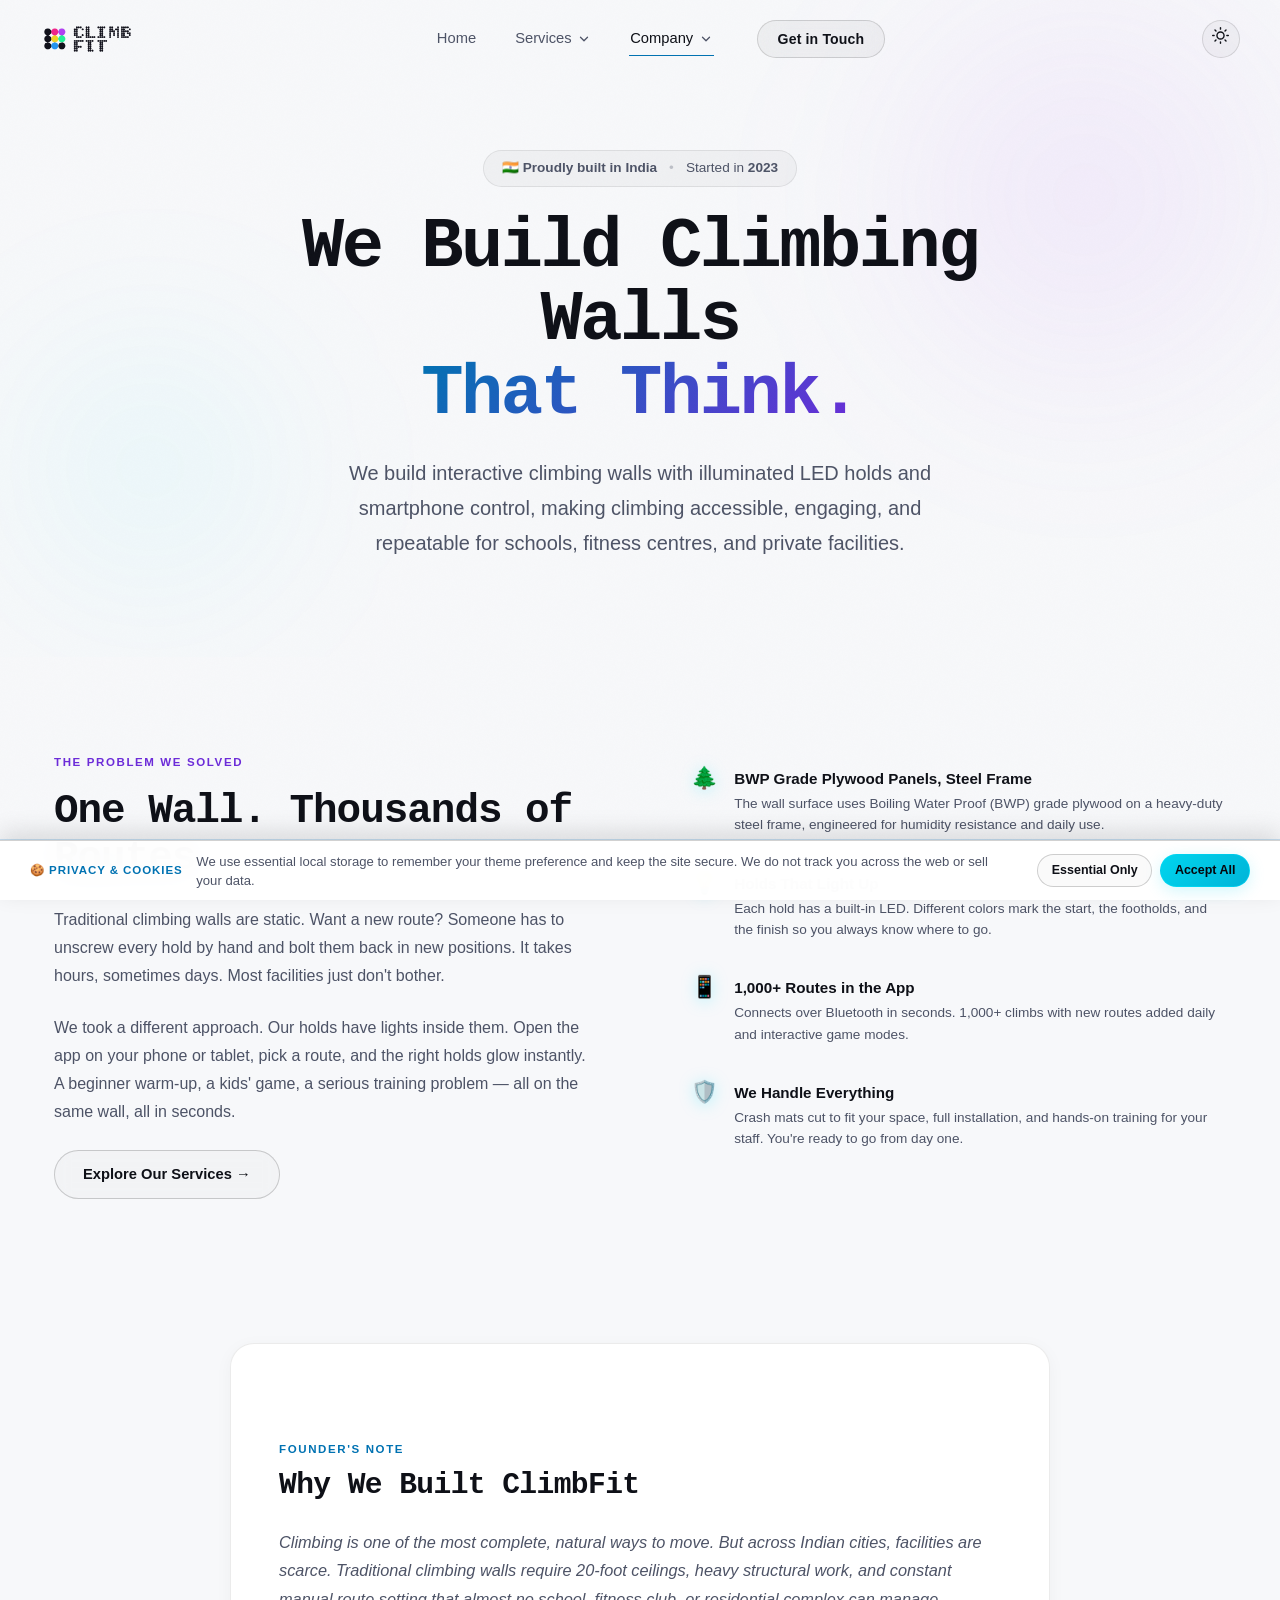
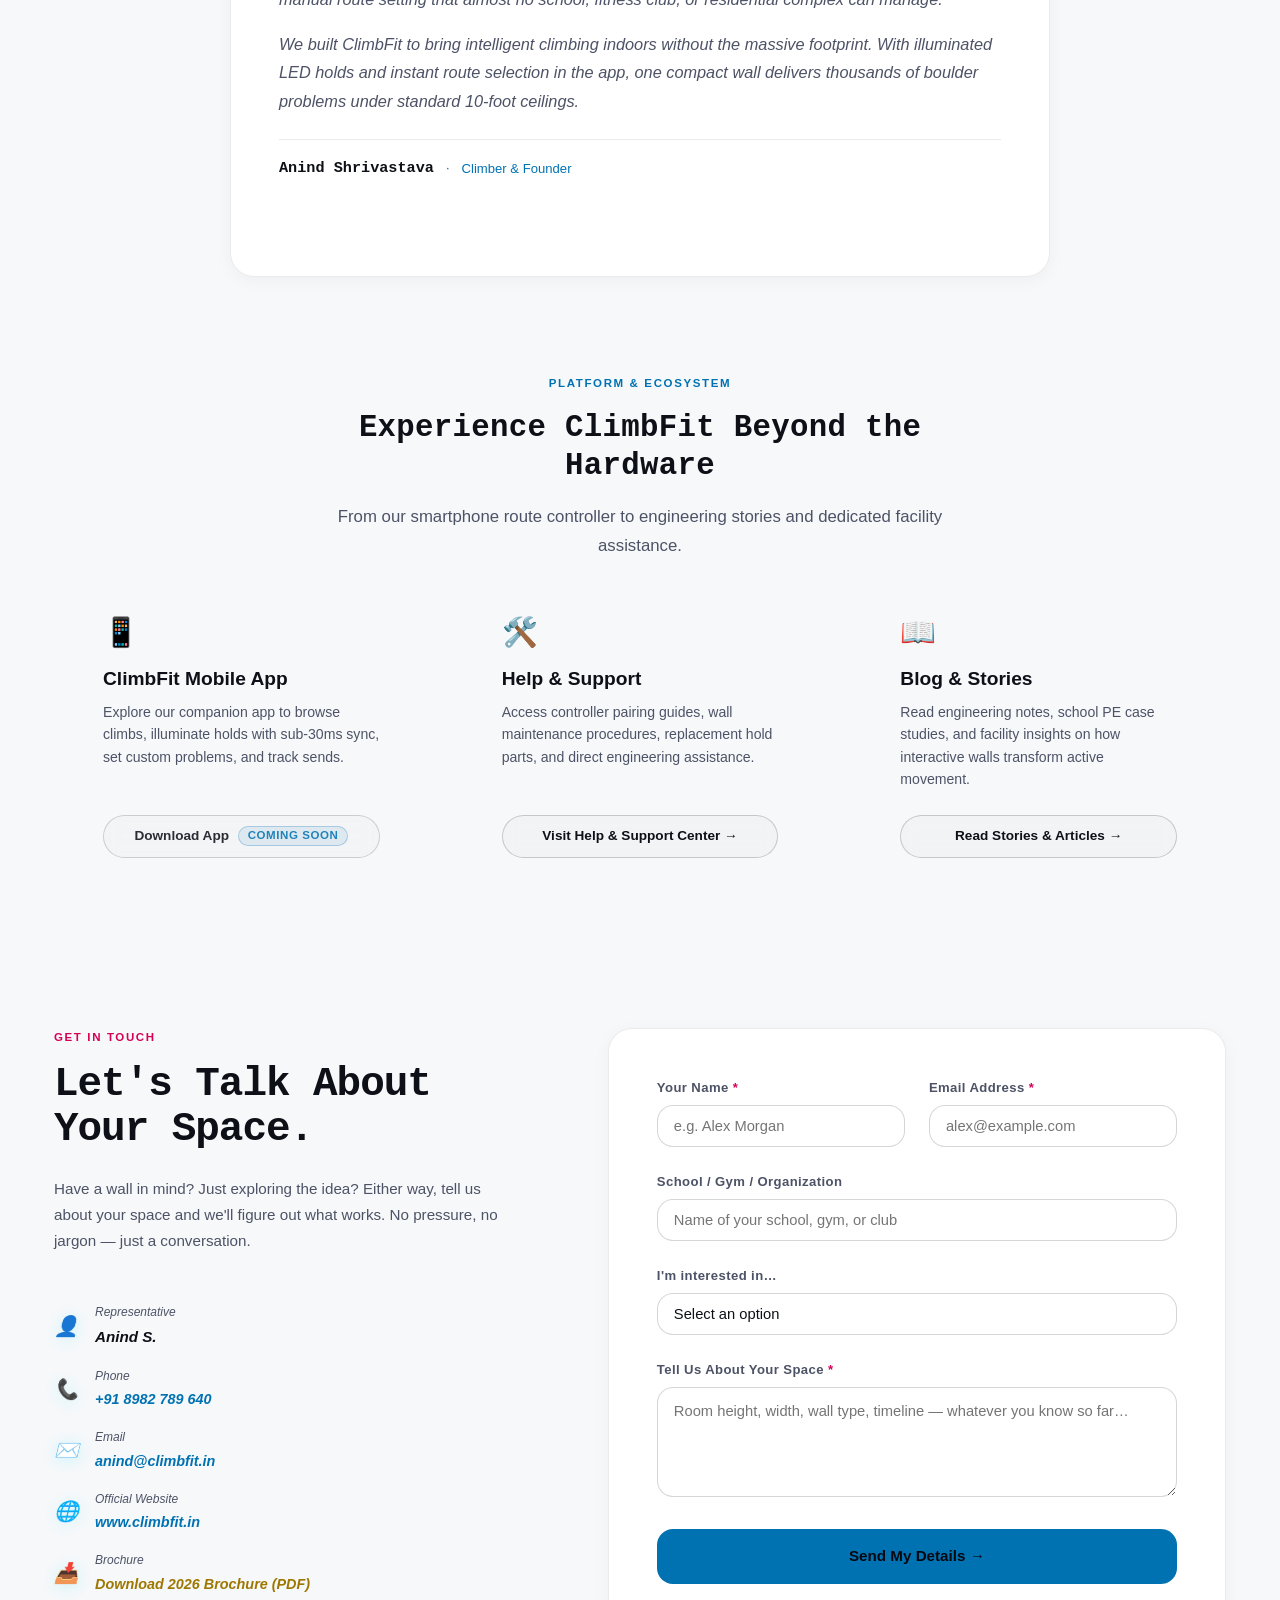
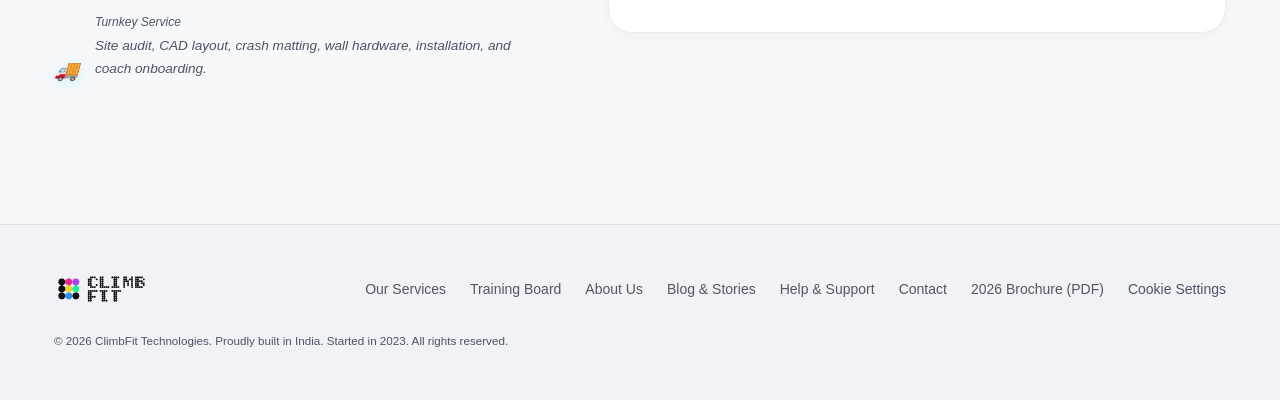
==== commit 6da6f492: "feat: harmonize how it works steps, fix light mode contrast & dropdowns, make specs grid 2-column on" ====
--- a/about.html
+++ b/about.html
@@ -148,8 +148,15 @@
     }
     .about-hero-inner p {
       font-size: clamp(1.05rem, 1.8vw, 1.25rem);
-      color: rgba(228,228,240,0.85); line-height: 1.75; max-width: 650px;
+      color: var(--text-muted); line-height: 1.75; max-width: 650px;
       margin: 0 auto;
+    }
+
+    [data-theme="light"] .about-hero-badge,
+    body.light-theme .about-hero-badge {
+      background: rgba(0, 0, 0, 0.03) !important;
+      border-color: rgba(0, 0, 0, 0.08) !important;
+      color: var(--text-muted) !important;
     }
 
     /* ── Mission split ────────────────────────────── */
@@ -492,7 +499,7 @@
       <div class="glow-orb about-hero-orb-2" aria-hidden="true"></div>
       <div class="container">
         <div class="about-hero-inner reveal">
-          <div style="display:inline-flex;align-items:center;gap:0.75rem;padding:0.4rem 1.1rem;background:rgba(255,255,255,0.03);border:1px solid rgba(255,255,255,0.08);border-radius:100px;font-size:0.85rem;color:var(--text-muted);margin-bottom:var(--space-m);">
+          <div class="about-hero-badge" style="display:inline-flex;align-items:center;gap:0.75rem;padding:0.4rem 1.1rem;background:rgba(255,255,255,0.03);border:1px solid rgba(255,255,255,0.08);border-radius:100px;font-size:0.85rem;color:var(--text-muted);margin-bottom:var(--space-m);">
             <span>🇮🇳 <strong>Proudly built in India</strong></span>
             <span style="opacity:0.3;">•</span>
             <span>Started in <strong>2023</strong></span>
--- a/css/style.css
+++ b/css/style.css
@@ -228,8 +228,50 @@
 }
 
 [data-theme="light"] .site-nav.scrolled {
-  background: rgba(255,255,255,0.92);
+  background: rgba(255,255,255,0.96);
   box-shadow: 0 1px 16px rgba(0,0,0,0.06);
+  border-bottom: 1px solid rgba(0, 0, 0, 0.08);
+}
+
+[data-theme="light"] .nav-links a {
+  color: #4d5366;
+}
+
+[data-theme="light"] .nav-links a:hover,
+[data-theme="light"] .nav-links a.active,
+[data-theme="light"] .nav-links a[aria-current="page"] {
+  color: #0e1017;
+}
+
+[data-theme="light"] .nav-dropdown-trigger {
+  color: #4d5366;
+}
+
+[data-theme="light"] .nav-dropdown-trigger:hover,
+[data-theme="light"] .nav-dropdown-trigger.is-active,
+[data-theme="light"] .nav-dropdown:hover .nav-dropdown-trigger,
+[data-theme="light"] .nav-dropdown.is-open .nav-dropdown-trigger {
+  color: #0e1017;
+}
+
+[data-theme="light"] .theme-toggle {
+  border-color: rgba(0, 0, 0, 0.12);
+  background: rgba(0, 0, 0, 0.03);
+  color: #0e1017;
+}
+
+[data-theme="light"] .theme-toggle:hover {
+  border-color: rgba(0, 0, 0, 0.25);
+  background: rgba(0, 0, 0, 0.06);
+  color: #0e1017;
+}
+
+[data-theme="light"] .nav-menu-btn {
+  border-color: rgba(0, 0, 0, 0.14);
+}
+
+[data-theme="light"] .nav-menu-btn span {
+  background: #0e1017;
 }
 
 .nav-inner {
@@ -1558,6 +1600,7 @@
   transform: translateY(-50%) translateX(0);
 }
 
+[data-theme="light"] .render-info-pill,
 body.light-theme .render-info-pill {
   background: rgba(255, 255, 255, 0.85);
   border-color: rgba(0, 0, 0, 0.15);
@@ -1565,6 +1608,8 @@
   box-shadow: 0 2px 8px rgba(0, 0, 0, 0.08);
 }
 
+[data-theme="light"] .render-info-pill:hover,
+[data-theme="light"] .render-info-pill:focus-visible,
 body.light-theme .render-info-pill:hover,
 body.light-theme .render-info-pill:focus-visible {
   background: #ffffff;
@@ -1572,6 +1617,7 @@
   color: #0f172a;
 }
 
+[data-theme="light"] .render-info-tip,
 body.light-theme .render-info-tip {
   background: rgba(255, 255, 255, 0.98);
   border-color: rgba(0, 0, 0, 0.12);
@@ -1689,12 +1735,14 @@
   flex-shrink: 0;
 }
 
+[data-theme="light"] .app-store-btn,
 body.light-theme .app-store-btn {
   background: #f1f5f9;
   border-color: rgba(0, 0, 0, 0.12);
   color: #0f172a;
 }
 
+[data-theme="light"] .app-store-btn:hover,
 body.light-theme .app-store-btn:hover {
   background: #ffffff;
   border-color: var(--accent-cyan);
@@ -1841,15 +1889,35 @@
 }
 
 /* Light theme overrides */
+[data-theme="light"] .nav-dropdown-menu,
 body.light-theme .nav-dropdown-menu {
-  background: rgba(255, 255, 255, 0.98);
-  border-color: rgba(0, 0, 0, 0.08);
-  box-shadow: 0 16px 40px rgba(0, 0, 0, 0.12);
-}
-
+  background: #ffffff;
+  border: 1px solid rgba(0, 0, 0, 0.1);
+  box-shadow: 0 16px 40px rgba(0, 0, 0, 0.12), 0 2px 10px rgba(0, 0, 0, 0.05);
+}
+
+[data-theme="light"] .dropdown-item-title,
+body.light-theme .dropdown-item-title {
+  color: #0e1017;
+}
+
+[data-theme="light"] .dropdown-item-desc,
+body.light-theme .dropdown-item-desc {
+  color: #4d5366;
+}
+
+[data-theme="light"] .nav-dropdown-item:hover,
+[data-theme="light"] .nav-dropdown-item.active,
 body.light-theme .nav-dropdown-item:hover,
 body.light-theme .nav-dropdown-item.active {
-  background: rgba(0, 0, 0, 0.04);
+  background: rgba(0, 114, 178, 0.08);
+}
+
+[data-theme="light"] .nav-dropdown-item:hover .dropdown-item-title,
+[data-theme="light"] .nav-dropdown-item.active .dropdown-item-title,
+body.light-theme .nav-dropdown-item:hover .dropdown-item-title,
+body.light-theme .nav-dropdown-item.active .dropdown-item-title {
+  color: #0072b2;
 }
 
 /* Mobile navigation dropdown behavior */
@@ -1880,6 +1948,12 @@
     pointer-events: auto;
     display: none;
   }
+  [data-theme="light"] .nav-dropdown-menu,
+  body.light-theme .nav-dropdown-menu {
+    background: rgba(0, 0, 0, 0.03);
+    border-left: 2px solid #0072b2;
+    box-shadow: none;
+  }
   .nav-dropdown.is-open .nav-dropdown-menu {
     display: flex;
   }
@@ -1974,11 +2048,14 @@
   color: var(--text);
 }
 
+[data-theme="light"] .blog-pill-btn,
 body.light-theme .blog-pill-btn {
   background: rgba(0, 0, 0, 0.04);
   border-color: rgba(0, 0, 0, 0.1);
 }
 
+[data-theme="light"] .blog-pill-btn:hover,
+[data-theme="light"] .blog-pill-btn.active,
 body.light-theme .blog-pill-btn:hover,
 body.light-theme .blog-pill-btn.active {
   background: rgba(0, 114, 178, 0.1);
@@ -2061,6 +2138,7 @@
   justify-content: center;
 }
 
+[data-theme="light"] .featured-story-card,
 body.light-theme .featured-story-card {
   background: #ffffff;
   border-color: rgba(0, 0, 0, 0.08);
